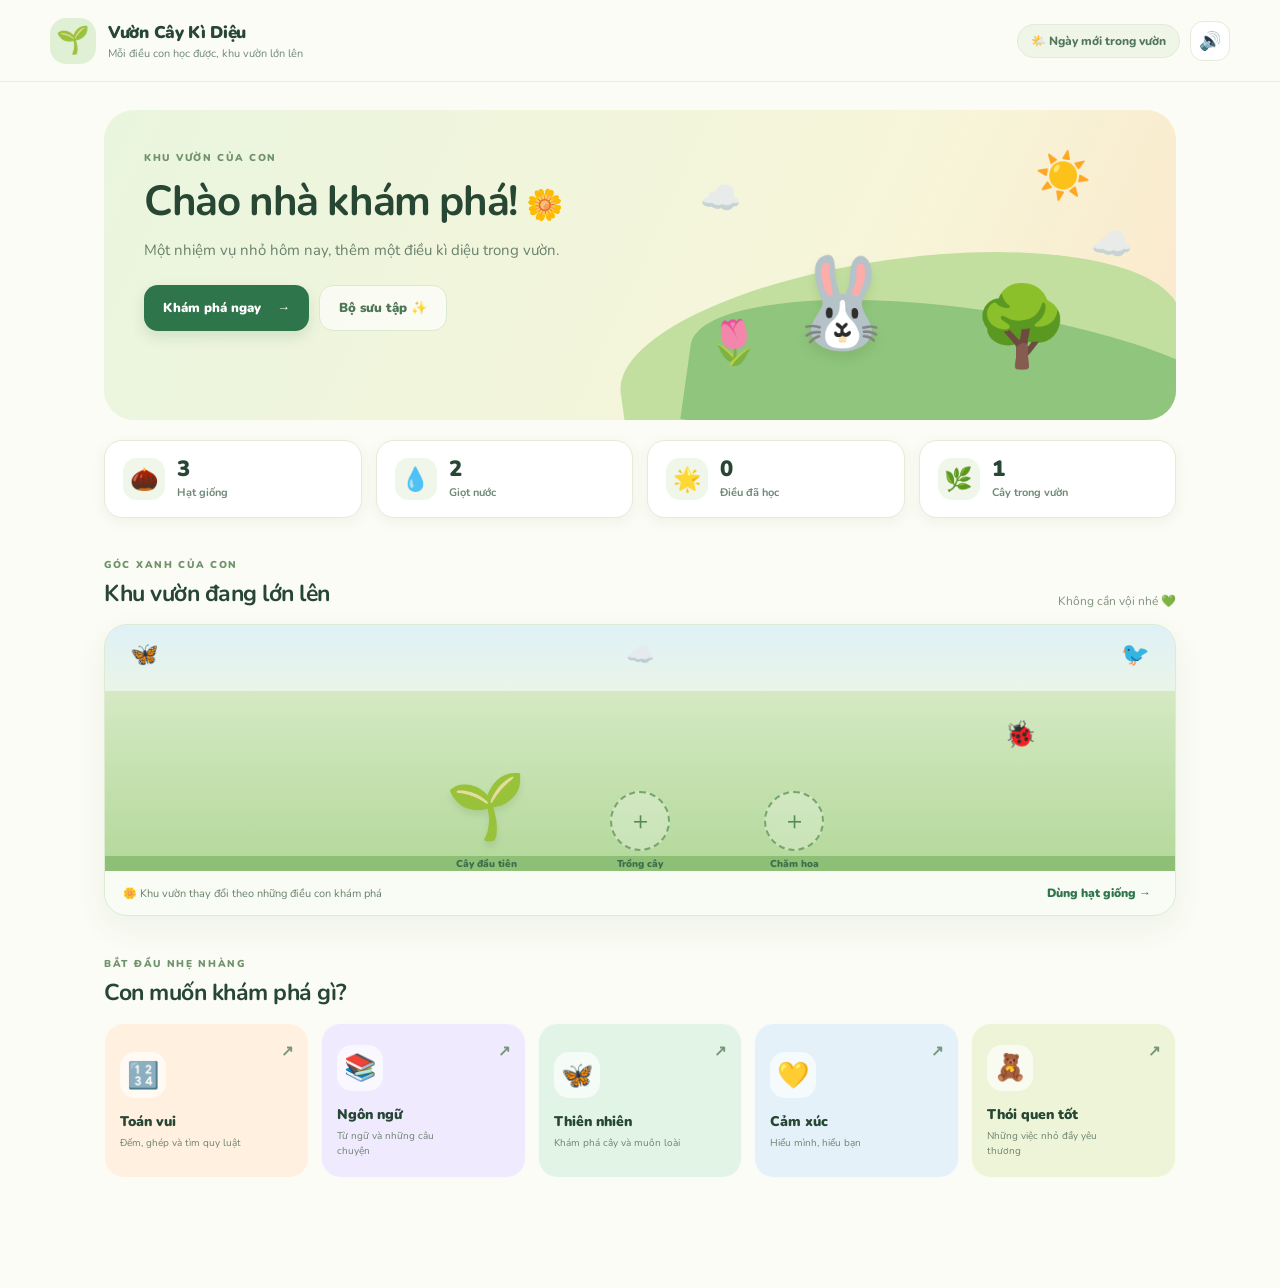
==== web/index.html @ 7371cd16 "Initital source code" ====
<!doctype html>
<html lang="vi"><head><meta charset="utf-8"><meta name="viewport" content="width=device-width,initial-scale=1,viewport-fit=cover"><meta name="theme-color" content="#eaf5df"><meta name="description" content="Vườn Cây Kì Diệu — mỗi điều con học được sẽ giúp khu vườn lớn lên."><link rel="manifest" href="manifest.webmanifest"><link rel="icon" href="assets/icon.svg" type="image/svg+xml"><link rel="stylesheet" href="style.css"><title>Vườn Cây Kì Diệu</title></head><body>
<header class="topbar"><div class="brand"><div class="brand-icon">🌱</div><div><strong>Vườn Cây Kì Diệu</strong><small>Mỗi điều con học được, khu vườn lớn lên</small></div></div><div class="top-actions"><span class="pill" id="sessionPill">🌤️ Ngày mới trong vườn</span><button class="icon-btn" id="soundBtn" aria-label="Đọc hướng dẫn">🔊</button></div></header>
<main>
<section id="gardenView" class="view active">
<div class="hero"><div><span class="eyebrow">KHU VƯỜN CỦA CON</span><h1>Chào nhà khám phá! <span>🌼</span></h1><p>Một nhiệm vụ nhỏ hôm nay, thêm một điều kì diệu trong vườn.</p><div class="hero-actions"><button class="primary" data-go="mapView">Khám phá ngay <span>→</span></button><button class="soft" data-go="collectionView">Bộ sưu tập ✨</button></div></div><div class="hero-art" aria-hidden="true"><div class="sun">☀️</div><div class="cloud cloud1">☁️</div><div class="cloud cloud2">☁️</div><div class="hill hill-back"></div><div class="hill hill-front"></div><div class="hero-bunny">🐰</div><div class="hero-flower">🌷</div><div class="hero-tree">🌳</div></div></div>
<div class="stats-row"><div class="stat"><span>🌰</span><div><b id="seedCount">0</b><small>Hạt giống</small></div></div><div class="stat"><span>💧</span><div><b id="waterCount">0</b><small>Giọt nước</small></div></div><div class="stat"><span>🌟</span><div><b id="learnCount">0</b><small>Điều đã học</small></div></div><div class="stat"><span>🌿</span><div><b id="plantCount">0</b><small>Cây trong vườn</small></div></div></div>
<div class="section-heading"><div><span class="eyebrow">GÓC XANH CỦA CON</span><h2>Khu vườn đang lớn lên</h2></div><span class="tiny-note">Không cần vội nhé 💚</span></div>
<div class="garden-scene"><div class="garden-sky"><span>🦋</span><span>☁️</span><span>🐦</span></div><div class="garden-ground" id="gardenGround"><div class="starter-plant"><span>🌱</span><small>Cây đầu tiên</small></div><div class="empty-plot" id="plotOne"><span>＋</span><small>Trồng cây</small></div><div class="empty-plot" id="plotTwo"><span>＋</span><small>Chăm hoa</small></div><div class="visitor" id="visitor">🐞</div></div><div class="garden-footer"><span>🌼 Khu vườn thay đổi theo những điều con khám phá</span><button class="text-btn" id="plantBtn">Dùng hạt giống →</button></div></div>
<div class="section-heading compact"><div><span class="eyebrow">BẮT ĐẦU NHẸ NHÀNG</span><h2>Con muốn khám phá gì?</h2></div></div><div class="path-grid"><button class="path-card peach" data-path="math"><span class="path-emoji">🔢</span><b>Toán vui</b><small>Đếm, ghép và tìm quy luật</small><span class="card-arrow">↗</span></button><button class="path-card lilac" data-path="language"><span class="path-emoji">📚</span><b>Ngôn ngữ</b><small>Từ ngữ và những câu chuyện</small><span class="card-arrow">↗</span></button><button class="path-card mint" data-path="nature"><span class="path-emoji">🦋</span><b>Thiên nhiên</b><small>Khám phá cây và muôn loài</small><span class="card-arrow">↗</span></button><button class="path-card blue" data-path="feelings"><span class="path-emoji">💛</span><b>Cảm xúc</b><small>Hiểu mình, hiểu bạn</small><span class="card-arrow">↗</span></button><button class="path-card green" data-path="habits"><span class="path-emoji">🧸</span><b>Thói quen tốt</b><small>Những việc nhỏ đầy yêu thương</small><span class="card-arrow">↗</span></button></div>
</section>
<section id="mapView" class="view"><div class="page-heading"><button class="back-btn" data-go="gardenView">← Khu vườn</button><span class="eyebrow">BẢN ĐỒ KHÁM PHÁ</span><h1>Hôm nay mình đi đâu? 🧭</h1><p>Chọn một vùng đất và nhận nhiệm vụ nhỏ nhé.</p></div><div class="companion-panel"><div class="companion-copy"><span class="eyebrow">BẠN ĐỒNG HÀNH</span><h3>Ai sẽ đi cùng con?</h3><p>Bạn nào cũng thích học điều mới!</p></div><div class="companions"><button class="companion selected" data-companion="rabbit"><span>🐰</span><b>Thỏ Bông</b></button><button class="companion" data-companion="squirrel"><span>🐿️</span><b>Sóc Nâu</b></button></div></div><div class="world-grid"><button class="world-card forest" data-world="forest"><span>🌳</span><b>Rừng xanh</b><small>6 nhiệm vụ</small></button><button class="world-card stream" data-world="stream"><span>💦</span><b>Sông & suối</b><small>6 nhiệm vụ</small></button><button class="world-card pond" data-world="pond"><span>🪷</span><b>Ao nhỏ</b><small>6 nhiệm vụ</small></button><button class="world-card veggie" data-world="veggie"><span>🥕</span><b>Vườn rau</b><small>6 nhiệm vụ</small></button><button class="world-card meadow" data-world="meadow"><span>🌾</span><b>Đồng cỏ</b><small>6 nhiệm vụ</small></button></div><div class="section-heading"><div><span class="eyebrow">NHIỆM VỤ GỢI Ý</span><h2>Chọn một thử thách</h2></div><span class="pill">⏱ 5–10 phút</span></div><div id="taskList" class="task-list"></div></section>
<section id="activityView" class="view"><div class="activity-top"><button class="back-btn" id="exitActivity">← Bản đồ</button><span class="pill" id="taskCategory">🌱 Khám phá</span><span class="pill" id="taskTimer">⏱ 5 phút</span></div><div class="activity-card"><div class="activity-progress"><span id="taskStep">NHIỆM VỤ 1</span><span id="difficultyLabel">Mức 1 · Làm quen</span></div><div class="activity-art" id="activityArt">🍃</div><h1 id="questionTitle">Mình cùng khám phá nhé!</h1><p id="questionText">Chọn đáp án con nghĩ là đúng.</p><button class="listen-btn" id="listenBtn">🔊 Nghe hướng dẫn</button><div id="answerArea" class="answer-grid"></div><div id="feedback" class="feedback" aria-live="polite"></div><div class="activity-bottom"><button class="hint-btn" id="hintBtn">💡 Gợi ý cho con</button><button class="primary" id="checkBtn" disabled>Kiểm tra nhé →</button></div></div><p class="kind-note">🌈 Sai cũng không sao. Mình thử lại và học thêm một điều mới nhé!</p></section>
<section id="collectionView" class="view"><div class="page-heading"><button class="back-btn" data-go="gardenView">← Khu vườn</button><span class="eyebrow">KHO BÁU TRI THỨC</span><h1>Bộ sưu tập của con 📖</h1><p>Mỗi điều con khám phá đều đáng tự hào.</p></div><div class="collection-tabs"><button class="tab selected" data-collect="plants">🌱 Cây cối</button><button class="tab" data-collect="creatures">🐾 Sinh vật</button><button class="tab" data-collect="stories">📚 Truyện hay</button><button class="tab" data-collect="decor">🎨 Trang trí</button></div><div id="collectionGrid" class="collection-grid"></div></section>
<section id="parentView" class="view"><div class="page-heading"><button class="back-btn" data-go="gardenView">← Khu vườn</button><span class="eyebrow">KHÔNG GIAN NGƯỜI LỚN</span><h1>Góc phụ huynh 🔐</h1><p>Thiết lập nhẹ nhàng để con học vui và an toàn.</p></div><div id="parentLock" class="parent-card"><div class="lock-emoji">🔐</div><h2>Đây là góc riêng của bố mẹ</h2><p>Hãy trả lời phép tính nhỏ để mở cài đặt.</p><div class="pin-row"><input id="pinCode" type="password" inputmode="numeric" maxlength="4" placeholder="Mã 4 chữ số" aria-label="Mã phụ huynh"><span id="pinQuestion">6 + 3 = ?</span><input id="pinAnswer" type="number" inputmode="numeric" placeholder="Đáp án" aria-label="Đáp án phép tính"><button class="primary" id="unlockBtn">Mở khóa</button></div><small>Mã ban đầu: 1234. Bố mẹ có thể đổi mã trong phần cài đặt.</small><div id="parentError" class="error-text"></div></div><div id="parentSettings" class="parent-settings hidden"><div class="settings-card"><h2>🌼 Hồ sơ của con</h2><label>Độ tuổi<select id="ageSelect"><option value="5-7">5–7 tuổi · Làm quen</option><option value="8-11">8–11 tuổi · Khám phá</option><option value="12-15">12–15 tuổi · Thử thách</option></select></label><label>Thời lượng mỗi phiên<select id="durationSelect"><option value="5">5 phút</option><option value="10">10 phút</option><option value="15">15 phút</option><option value="20">20 phút</option></select></label><label>Chủ đề được phép</label><div class="topic-checks"><label><input type="checkbox" value="math" checked> Toán vui</label><label><input type="checkbox" value="language" checked> Ngôn ngữ</label><label><input type="checkbox" value="nature" checked> Thiên nhiên</label><label><input type="checkbox" value="feelings" checked> Cảm xúc</label><label><input type="checkbox" value="habits" checked> Thói quen tốt</label></div><label>Đổi mã phụ huynh (4 chữ số)<input id="newPin" type="password" inputmode="numeric" maxlength="4" placeholder="Để trống nếu không đổi"></label><button class="primary full" id="saveParent">Lưu cài đặt</button><div id="savedNotice" class="success-text"></div></div><div class="settings-card"><h2>📈 Hành trình học tập</h2><div class="progress-stats" id="parentStats"></div><p class="privacy-note">🔒 Hồ sơ và tiến độ được lưu trên thiết bị này. Bản đầu không yêu cầu tài khoản, không có mua vật phẩm và không có chuỗi đăng nhập hằng ngày.</p><button class="danger-btn" id="resetProgress">Xóa tiến độ trên thiết bị</button></div></div></section>
</main>
<nav class="bottom-nav"><button class="nav-item active" data-go="gardenView"><span>🏡</span><small>Khu vườn</small></button><button class="nav-item" data-go="mapView"><span>🧭</span><small>Khám phá</small></button><button class="nav-item" data-go="collectionView"><span>🎒</span><small>Bộ sưu tập</small></button><button class="nav-item" data-go="parentView"><span>👨‍👩‍👧</span><small>Phụ huynh</small></button></nav>
<div class="modal hidden" id="rewardModal" role="dialog" aria-modal="true"><div class="modal-card"><div class="confetti">✨🌼✨</div><div class="reward-emoji" id="rewardEmoji">🌱</div><h2>Con làm tốt lắm!</h2><p id="rewardMessage">Một điều mới đã được khám phá.</p><div class="reward-pills"><span>🌰 +2 hạt giống</span><span>💧 +1 giọt nước</span></div><button class="primary full" id="collectReward">Mang quà về vườn</button></div></div><div class="toast" id="toast"></div><script src="app.js"></script></body></html>
---- web/style.css ----
@import url('https://fonts.googleapis.com/css2?family=Nunito:wght@400;500;600;700;800;900&display=swap');
:root{--ink:#274734;--muted:#6f8978;--green:#4d9566;--deep:#2e754b;--cream:#fbfcf5;--line:#e2ecd9;--shadow:0 12px 32px #436c3d12}*{box-sizing:border-box}body{margin:0;background:var(--cream);color:var(--ink);font-family:Nunito,'Trebuchet MS',sans-serif;font-size:15px}button,input,select{font:inherit}button{cursor:pointer;border:0;color:inherit}button:focus-visible,input:focus-visible,select:focus-visible{outline:3px solid #9dcf89;outline-offset:3px}.topbar{height:82px;display:flex;align-items:center;justify-content:space-between;padding:0 max(24px,calc((100vw - 1180px)/2));background:#fbfcf5ed;border-bottom:1px solid #e6eedf;position:sticky;top:0;z-index:10;backdrop-filter:blur(12px)}.brand{display:flex;align-items:center;gap:12px}.brand-icon{width:46px;height:46px;border-radius:16px;background:#e0f0d5;display:grid;place-items:center;font-size:27px}.brand strong{display:block;font-size:17px;font-weight:900;letter-spacing:-.3px}.brand small{display:block;color:var(--muted);font-size:11px;margin-top:2px}.top-actions{display:flex;align-items:center;gap:10px}.pill{background:#eff6e8;border:1px solid #e0ecd7;border-radius:100px;padding:8px 13px;font-size:12px;font-weight:800;color:#52765a}.icon-btn{background:white;border:1px solid var(--line);border-radius:13px;width:40px;height:40px;font-size:18px}main{max-width:1120px;margin:0 auto;padding:28px 24px 110px}.view{display:none;animation:fade .24s ease}.view.active{display:block}@keyframes fade{from{opacity:.4;transform:translateY(4px)}to{opacity:1;transform:none}}.hero{min-height:310px;background:linear-gradient(115deg,#eaf5df,#f7f5d9 70%,#fbe8cb);border-radius:30px;padding:36px 40px;display:grid;grid-template-columns:1.05fr .95fr;overflow:hidden;position:relative}.eyebrow{font-size:10px;letter-spacing:1.7px;font-weight:900;color:#71936b}.hero h1,.page-heading h1{font-size:clamp(28px,4vw,42px);line-height:1.15;letter-spacing:-1.4px;margin:12px 0}.hero h1 span{font-size:30px}.hero p,.page-heading p{color:#68816c;line-height:1.65;max-width:440px;margin:0 0 22px}.hero-actions{display:flex;gap:10px;flex-wrap:wrap}.primary,.soft{border-radius:14px;padding:13px 19px;font-weight:900;font-size:13px}.primary{background:var(--deep);color:white;box-shadow:0 6px 14px #2e754b26}.primary:disabled{opacity:.4;cursor:not-allowed}.primary span{margin-left:12px}.soft{background:#ffffffa8;color:#4c7655;border:1px solid #dce9d1}.hero-art{position:relative;min-height:230px}.sun{position:absolute;right:45px;top:0;font-size:45px}.cloud{position:absolute;font-size:33px;opacity:.8}.cloud1{top:30px;left:35px}.cloud2{top:76px;right:4px}.hill{position:absolute;bottom:-65px;border-radius:50% 50% 0 0}.hill-back{height:190px;width:120%;left:-10%;background:#c2df9f;transform:rotate(-8deg)}.hill-front{height:150px;width:120%;left:5%;bottom:-75px;background:#8fc57d;transform:rotate(8deg)}.hero-bunny{position:absolute;bottom:20px;left:26%;font-size:88px;filter:drop-shadow(0 8px 5px #496b2720)}.hero-flower{position:absolute;bottom:12px;left:9%;font-size:43px}.hero-tree{position:absolute;bottom:3px;right:14%;font-size:78px}.stats-row{display:grid;grid-template-columns:repeat(4,1fr);gap:14px;margin:20px 0 35px}.stat{background:#fff;border:1px solid var(--line);border-radius:18px;padding:16px 18px;display:flex;align-items:center;gap:12px;box-shadow:0 4px 14px #456c3510}.stat>span{width:42px;height:42px;border-radius:14px;background:#f0f6e9;display:grid;place-items:center;font-size:23px}.stat b{display:block;font-size:22px;font-weight:900;line-height:1.1}.stat small{font-size:11px;color:var(--muted);font-weight:700}.section-heading{display:flex;align-items:end;justify-content:space-between;gap:12px;margin:0 0 15px}.section-heading h2{font-size:23px;margin:5px 0 0;letter-spacing:-.5px}.tiny-note{font-size:12px;color:#81927d}.garden-scene{border:1px solid #dcebd1;border-radius:23px;overflow:hidden;background:#eaf5e7;box-shadow:var(--shadow);margin-bottom:36px}.garden-sky{height:66px;padding:14px 25px;display:flex;justify-content:space-between;font-size:23px;background:linear-gradient(#dff1f7,#eaf5e7)}.garden-ground{min-height:180px;background:linear-gradient(#d5e9c3 0%,#b3d89a 100%);display:flex;align-items:end;justify-content:center;gap:clamp(12px,5vw,65px);padding:10px 15px 0;position:relative}.starter-plant,.empty-plot{height:118px;min-width:90px;display:flex;flex-direction:column;align-items:center;justify-content:end;gap:6px;z-index:1}.starter-plant span{font-size:64px;filter:drop-shadow(0 5px 3px #496b2720)}.starter-plant small,.empty-plot small{font-size:10px;font-weight:900;color:#3d7049}.empty-plot span{width:60px;height:60px;border:2px dashed #75a66d;border-radius:50%;display:grid;place-items:center;font-size:25px;color:#568b56;background:#ffffff40}.visitor{position:absolute;right:13%;top:26px;font-size:26px;animation:bob 2.8s infinite}.garden-ground:after{content:'';position:absolute;bottom:0;left:0;right:0;height:15px;background:#8ebf76}@keyframes bob{50%{transform:translateY(-6px)}}.garden-footer{display:flex;justify-content:space-between;align-items:center;gap:12px;padding:13px 18px;background:#f9fcf5;font-size:11px;color:#67816a}.text-btn{background:none;color:var(--deep);font-size:12px;font-weight:900}.compact{margin-top:4px}.path-grid{display:grid;grid-template-columns:repeat(5,1fr);gap:12px}.path-card{border-radius:20px;padding:18px 15px 16px;text-align:left;min-height:155px;position:relative;border:1px solid #ffffffa8;transition:transform .2s,box-shadow .2s}.path-card:hover,.world-card:hover{transform:translateY(-3px);box-shadow:var(--shadow)}.path-emoji{display:grid;place-items:center;width:46px;height:46px;border-radius:15px;background:#ffffffa8;font-size:26px;margin-bottom:14px}.path-card b,.path-card small{display:block}.path-card b{font-size:14px;font-weight:900}.path-card small{font-size:10px;line-height:1.5;color:#6d8370;margin-top:5px;max-width:130px}.card-arrow{position:absolute;right:14px;top:17px;font-weight:900;color:#77977a}.peach{background:#fff0df}.lilac{background:#f0eaff}.mint{background:#e2f4e5}.blue{background:#e4f1f9}.green{background:#edf4d8}.page-heading{margin:6px 0 27px}.page-heading h1{margin-bottom:8px}.back-btn{background:#fff;border:1px solid var(--line);padding:9px 13px;border-radius:12px;font-size:12px;font-weight:900;margin-bottom:20px}.companion-panel{background:#f1f7e9;border:1px solid #e2edda;border-radius:22px;padding:20px 23px;display:flex;justify-content:space-between;align-items:center;gap:20px;margin-bottom:22px}.companion-copy h3{font-size:18px;margin:5px 0}.companion-copy p{font-size:12px;color:var(--muted);margin:0}.companions{display:flex;gap:10px}.companion{background:white;border:2px solid transparent;border-radius:17px;padding:10px 16px;min-width:100px;display:flex;flex-direction:column;align-items:center;gap:3px}.companion span{font-size:36px}.companion b{font-size:11px}.companion.selected{border-color:#6eae75;box-shadow:0 0 0 3px #d8ebd0}.world-grid{display:grid;grid-template-columns:repeat(5,1fr);gap:12px;margin-bottom:30px}.world-card{min-height:140px;border-radius:20px;padding:16px 10px;display:flex;flex-direction:column;align-items:center;justify-content:center;gap:6px;border:1px solid #ffffffaa;transition:.2s}.world-card>span{font-size:39px}.world-card b{font-size:13px}.world-card small{font-size:10px;color:#6f8871}.forest{background:#e0efd7}.stream{background:#dff0f6}.pond{background:#f2e9fb}.veggie{background:#fff0dc}.meadow{background:#e9f0ce}.task-list{display:grid;grid-template-columns:repeat(2,1fr);gap:12px}.task-card{display:flex;align-items:center;gap:14px;padding:15px;background:white;border:1px solid var(--line);border-radius:18px;text-align:left;min-height:88px}.task-card:disabled{opacity:.45;cursor:not-allowed}.task-icon{width:50px;height:50px;flex-shrink:0;border-radius:15px;background:#f0f6e9;display:grid;place-items:center;font-size:28px}.task-info{flex:1}.task-info b{display:block;font-size:13px}.task-info small{display:block;color:#78907a;font-size:11px;margin-top:4px}.task-go{font-size:20px;color:#78a276}.activity-top{display:flex;align-items:center;justify-content:space-between;gap:10px;margin-bottom:20px}.activity-top .back-btn{margin:0}.activity-card{max-width:760px;margin:0 auto;background:white;border:1px solid var(--line);border-radius:26px;padding:clamp(20px,5vw,42px);box-shadow:var(--shadow);text-align:center}.activity-progress{display:flex;justify-content:space-between;color:#789175;font-size:10px;font-weight:900;letter-spacing:.5px}.activity-art{font-size:70px;margin:20px auto 8px;height:90px;display:grid;place-items:center}.activity-card h1{font-size:clamp(22px,4vw,30px);margin:8px 0}.activity-card>p{color:#708673;font-size:13px;line-height:1.6;margin:0 auto 14px;max-width:480px}.listen-btn{background:#f0f6e9;color:#507c55;padding:9px 14px;border-radius:100px;font-weight:900;font-size:11px;margin:0 auto 22px}.answer-grid{display:grid;grid-template-columns:repeat(2,minmax(0,1fr));gap:12px;max-width:520px;margin:0 auto}.answer-option{min-height:70px;border:2px solid #e5eedf;background:#fbfcf8;border-radius:16px;padding:13px;font-size:14px;font-weight:900}.answer-option.selected{border-color:#67a66f;background:#edf7e9;box-shadow:0 0 0 3px #dcedd4}.answer-option .answer-emoji{display:block;font-size:26px;margin-bottom:5px}.feedback{min-height:32px;padding:9px 0 0;font-size:12px;font-weight:800;color:#6a9167}.feedback.bad{color:#c17c48}.activity-bottom{display:flex;justify-content:space-between;gap:10px;margin-top:16px}.hint-btn{background:#fff3d9;color:#9c7839;padding:12px 15px;border-radius:13px;font-weight:900;font-size:12px}.kind-note{text-align:center;color:#819681;font-size:12px;margin:17px auto}.collection-tabs{display:flex;gap:8px;flex-wrap:wrap;margin-bottom:18px}.tab{background:#fff;border:1px solid var(--line);padding:10px 15px;border-radius:100px;font-size:12px;font-weight:900}.tab.selected{background:#e5f2dc;border-color:#a8d09a}.collection-grid{display:grid;grid-template-columns:repeat(5,1fr);gap:12px}.collect-item{background:#fff;border:1px solid var(--line);border-radius:18px;padding:18px 10px;text-align:center;min-height:132px;display:flex;flex-direction:column;align-items:center;justify-content:center;gap:8px}.collect-item .collect-emoji{font-size:37px;filter:grayscale(.65);opacity:.55}.collect-item.unlocked .collect-emoji{filter:none;opacity:1}.collect-item b{font-size:11px}.collect-item small{font-size:10px;color:#8ba08b}.collect-item.unlocked{background:#f7fbf1;border-color:#dcebd2}.parent-card,.settings-card{background:#fff;border:1px solid var(--line);border-radius:22px;padding:25px;box-shadow:var(--shadow);margin-bottom:16px}.parent-card{text-align:center;max-width:650px;margin:0 auto}.lock-emoji{font-size:44px}.parent-card h2,.settings-card h2{font-size:20px;margin:8px 0}.parent-card p{color:var(--muted);font-size:12px}.pin-row{display:flex;justify-content:center;gap:8px;margin:20px 0 12px}.pin-row span{background:#f2f7eb;border-radius:12px;padding:12px 15px;font-weight:900}.pin-row input{width:100px;border:1px solid var(--line);border-radius:12px;padding:10px;text-align:center}.parent-card>small{font-size:10px;color:#8a9a86}.error-text,.success-text{font-size:12px;color:#b86d49;margin-top:10px}.success-text{color:#468351}.hidden{display:none!important}.parent-settings{display:grid;grid-template-columns:1fr 1fr;gap:16px}.settings-card label{display:block;font-size:12px;font-weight:900;color:#58745c;margin:16px 0 8px}.settings-card select,.settings-card input[type=password]{width:100%;display:block;margin-top:7px;border:1px solid var(--line);border-radius:12px;padding:12px;background:#fbfcf8;color:var(--ink)}.topic-checks{display:grid;grid-template-columns:1fr 1fr;gap:8px}.topic-checks label{display:flex;align-items:center;gap:7px;background:#f5f8ef;border-radius:10px;padding:9px;margin:0;font-size:11px}.full{width:100%;margin-top:12px}.progress-stats{display:grid;grid-template-columns:repeat(3,1fr);gap:8px}.progress-stats div{background:#f3f8ed;padding:13px;border-radius:13px}.progress-stats b{display:block;font-size:22px}.progress-stats small{font-size:10px;color:var(--muted)}.privacy-note{font-size:11px;line-height:1.6;color:#718a73;background:#f5f8ef;padding:13px;border-radius:12px}.danger-btn{background:#fff1ed;color:#a85e4c;padding:10px 14px;border-radius:12px;font-weight:900;font-size:11px}.bottom-nav{display:none}.modal{position:fixed;inset:0;background:#19332288;z-index:50;display:grid;place-items:center;padding:20px;backdrop-filter:blur(5px)}.modal-card{width:min(420px,100%);background:#fffdf6;border-radius:27px;padding:30px;text-align:center;box-shadow:0 25px 80px #203c2533;animation:pop .25s ease}.confetti{font-size:25px}.reward-emoji{font-size:66px;margin:8px}.modal-card h2{font-size:27px;margin:8px}.modal-card p{font-size:13px;color:var(--muted);line-height:1.6}.reward-pills{display:flex;justify-content:center;gap:8px;flex-wrap:wrap;margin:20px 0}.reward-pills span{background:#f0f6e7;border-radius:100px;padding:9px 12px;font-size:11px;font-weight:900}@keyframes pop{from{transform:scale(.9);opacity:0}to{transform:scale(1);opacity:1}}.toast{position:fixed;left:50%;bottom:25px;transform:translate(-50%,20px);background:#254a32;color:white;padding:12px 18px;border-radius:100px;font-size:12px;font-weight:800;opacity:0;pointer-events:none;transition:.25s;z-index:80;max-width:90%;text-align:center}.toast.show{opacity:1;transform:translate(-50%,0)}
@media(max-width:850px){main{padding:20px 18px 100px}.hero{padding:28px;grid-template-columns:1.1fr .9fr}.stats-row{gap:9px}.stat{padding:12px}.stat>span{width:35px;height:35px}.path-grid{grid-template-columns:repeat(3,1fr)}.world-grid{grid-template-columns:repeat(3,1fr)}.collection-grid{grid-template-columns:repeat(4,1fr)}}
@media(max-width:600px){.topbar{height:68px;padding:0 15px}.brand-icon{width:40px;height:40px}.brand strong{font-size:14px}.brand small{font-size:9px}.top-actions .pill{display:none}main{padding:15px 14px 95px}.hero{display:block;padding:25px 22px 0;min-height:425px}.hero h1{font-size:29px}.hero p{font-size:13px}.hero-art{height:195px;margin-top:0}.hero-bunny{font-size:74px;bottom:10px}.hero-tree{font-size:65px}.sun{right:25px;font-size:35px}.stats-row{grid-template-columns:repeat(2,1fr);margin:14px 0 27px}.stat{border-radius:15px}.section-heading h2{font-size:20px}.tiny-note{font-size:10px}.garden-ground{gap:10px;min-height:150px}.starter-plant,.empty-plot{min-width:74px;height:105px}.starter-plant span{font-size:53px}.empty-plot span{width:50px;height:50px}.garden-footer{align-items:flex-start;flex-direction:column;gap:5px}.path-grid{grid-template-columns:repeat(2,1fr);gap:9px}.path-card{min-height:145px;padding:14px}.path-card:last-child{grid-column:span 2;min-height:120px}.page-heading h1{font-size:30px}.companion-panel{padding:15px;display:block}.companions{margin-top:14px}.companion{flex:1}.world-grid{grid-template-columns:repeat(2,1fr);gap:9px}.world-card{min-height:125px}.task-list{grid-template-columns:1fr}.task-card{padding:12px}.activity-top{flex-wrap:wrap}.activity-top .pill{font-size:10px;padding:7px 9px}.activity-card{padding:22px 16px}.activity-progress{font-size:9px}.activity-art{font-size:58px;height:72px}.answer-grid{gap:8px}.answer-option{min-height:64px;font-size:12px;padding:9px}.activity-bottom{align-items:stretch}.hint-btn,.activity-bottom .primary{padding:12px 10px;font-size:11px}.collection-grid{grid-template-columns:repeat(3,1fr);gap:8px}.collect-item{min-height:118px;padding:12px 5px}.collect-item .collect-emoji{font-size:31px}.parent-settings{grid-template-columns:1fr}.parent-card,.settings-card{padding:19px}.pin-row{flex-wrap:wrap}.pin-row span{width:100%}.bottom-nav{display:flex;position:fixed;bottom:0;left:0;right:0;z-index:20;background:#fffefaed;border-top:1px solid var(--line);padding:7px 8px calc(7px + env(safe-area-inset-bottom));justify-content:space-around;backdrop-filter:blur(14px)}.nav-item{display:flex;flex-direction:column;align-items:center;gap:2px;background:transparent;padding:5px 12px;border-radius:12px;color:#849785}.nav-item span{font-size:21px}.nav-item small{font-size:9px;font-weight:900}.nav-item.active{background:#edf6e6;color:#3c7d4c}}
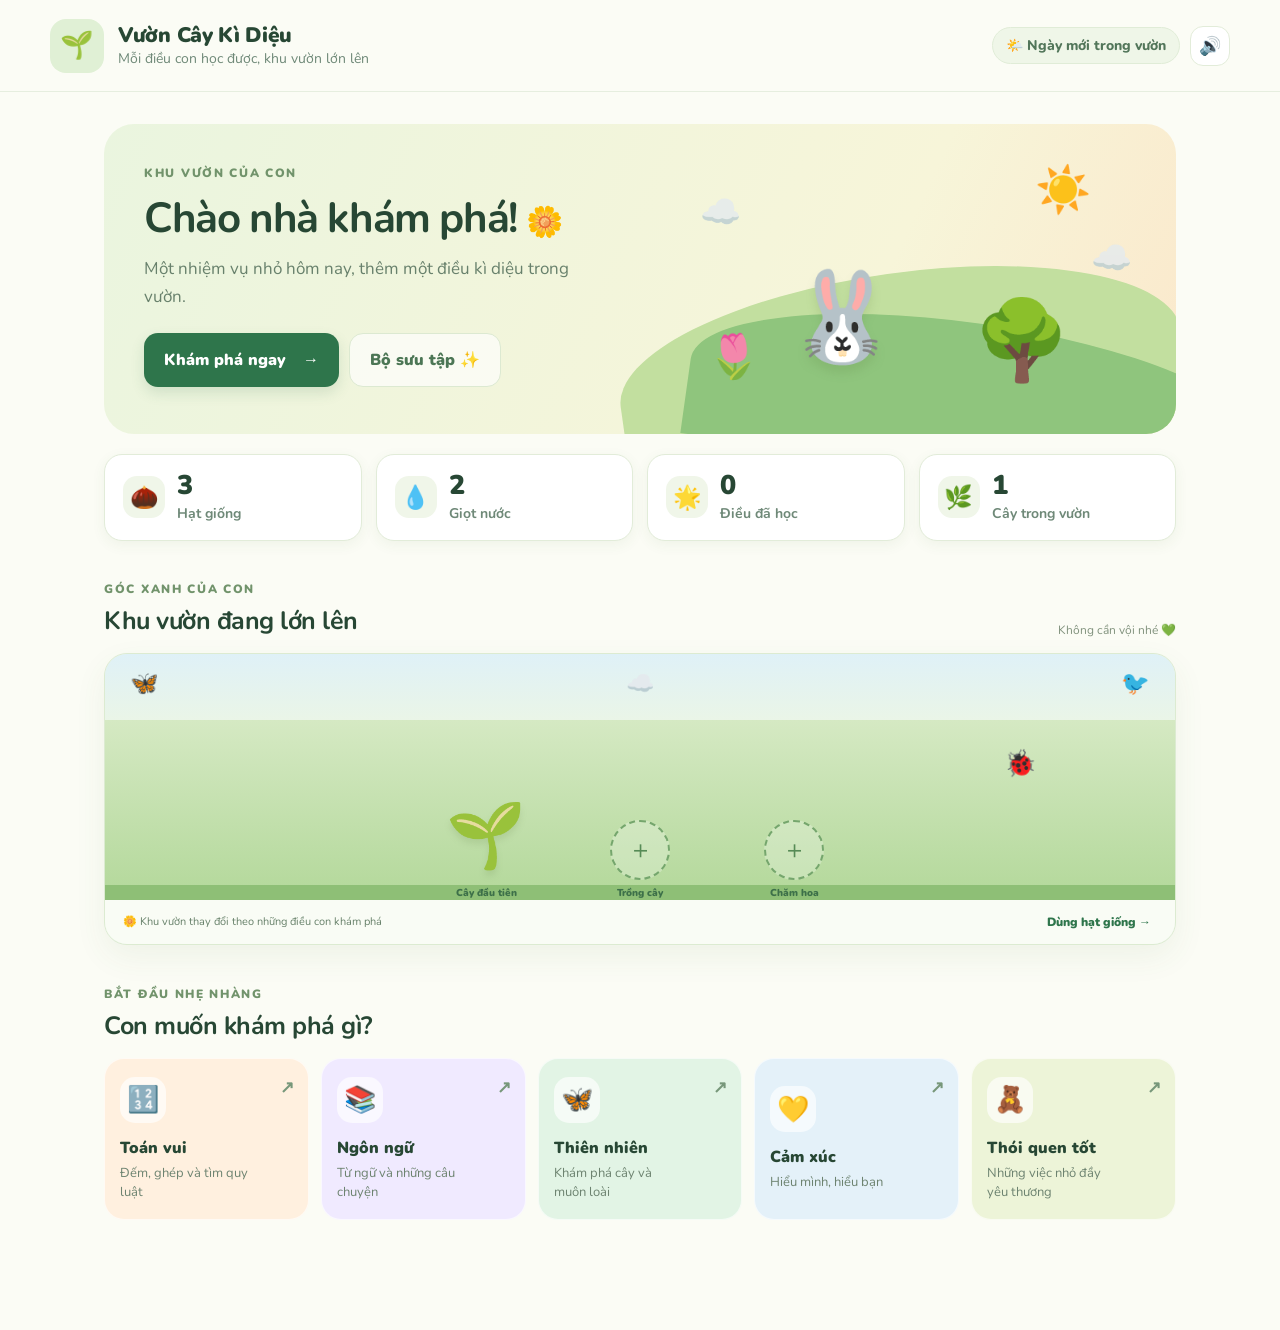
==== commit b696d7a2: "Initital source code" ====
--- a/web/index.html
+++ b/web/index.html
@@ -9,10 +9,10 @@
 <div class="garden-scene"><div class="garden-sky"><span>🦋</span><span>☁️</span><span>🐦</span></div><div class="garden-ground" id="gardenGround"><div class="starter-plant"><span>🌱</span><small>Cây đầu tiên</small></div><div class="empty-plot" id="plotOne"><span>＋</span><small>Trồng cây</small></div><div class="empty-plot" id="plotTwo"><span>＋</span><small>Chăm hoa</small></div><div class="visitor" id="visitor">🐞</div></div><div class="garden-footer"><span>🌼 Khu vườn thay đổi theo những điều con khám phá</span><button class="text-btn" id="plantBtn">Dùng hạt giống →</button></div></div>
 <div class="section-heading compact"><div><span class="eyebrow">BẮT ĐẦU NHẸ NHÀNG</span><h2>Con muốn khám phá gì?</h2></div></div><div class="path-grid"><button class="path-card peach" data-path="math"><span class="path-emoji">🔢</span><b>Toán vui</b><small>Đếm, ghép và tìm quy luật</small><span class="card-arrow">↗</span></button><button class="path-card lilac" data-path="language"><span class="path-emoji">📚</span><b>Ngôn ngữ</b><small>Từ ngữ và những câu chuyện</small><span class="card-arrow">↗</span></button><button class="path-card mint" data-path="nature"><span class="path-emoji">🦋</span><b>Thiên nhiên</b><small>Khám phá cây và muôn loài</small><span class="card-arrow">↗</span></button><button class="path-card blue" data-path="feelings"><span class="path-emoji">💛</span><b>Cảm xúc</b><small>Hiểu mình, hiểu bạn</small><span class="card-arrow">↗</span></button><button class="path-card green" data-path="habits"><span class="path-emoji">🧸</span><b>Thói quen tốt</b><small>Những việc nhỏ đầy yêu thương</small><span class="card-arrow">↗</span></button></div>
 </section>
-<section id="mapView" class="view"><div class="page-heading"><button class="back-btn" data-go="gardenView">← Khu vườn</button><span class="eyebrow">BẢN ĐỒ KHÁM PHÁ</span><h1>Hôm nay mình đi đâu? 🧭</h1><p>Chọn một vùng đất và nhận nhiệm vụ nhỏ nhé.</p></div><div class="companion-panel"><div class="companion-copy"><span class="eyebrow">BẠN ĐỒNG HÀNH</span><h3>Ai sẽ đi cùng con?</h3><p>Bạn nào cũng thích học điều mới!</p></div><div class="companions"><button class="companion selected" data-companion="rabbit"><span>🐰</span><b>Thỏ Bông</b></button><button class="companion" data-companion="squirrel"><span>🐿️</span><b>Sóc Nâu</b></button></div></div><div class="world-grid"><button class="world-card forest" data-world="forest"><span>🌳</span><b>Rừng xanh</b><small>6 nhiệm vụ</small></button><button class="world-card stream" data-world="stream"><span>💦</span><b>Sông & suối</b><small>6 nhiệm vụ</small></button><button class="world-card pond" data-world="pond"><span>🪷</span><b>Ao nhỏ</b><small>6 nhiệm vụ</small></button><button class="world-card veggie" data-world="veggie"><span>🥕</span><b>Vườn rau</b><small>6 nhiệm vụ</small></button><button class="world-card meadow" data-world="meadow"><span>🌾</span><b>Đồng cỏ</b><small>6 nhiệm vụ</small></button></div><div class="section-heading"><div><span class="eyebrow">NHIỆM VỤ GỢI Ý</span><h2>Chọn một thử thách</h2></div><span class="pill">⏱ 5–10 phút</span></div><div id="taskList" class="task-list"></div></section>
+<section id="mapView" class="view"><div class="page-heading"><button class="back-btn" data-go="gardenView">← Khu vườn</button><span class="eyebrow">BẢN ĐỒ KHÁM PHÁ</span><h1>Hôm nay mình đi đâu? 🧭</h1><p>Chọn một vùng đất và nhận nhiệm vụ nhỏ nhé.</p></div><div class="companion-panel"><div class="companion-copy"><span class="eyebrow">BẠN ĐỒNG HÀNH</span><h3>Ai sẽ đi cùng con?</h3><p>Bạn nào cũng thích học điều mới!</p></div><div class="companions"><button class="companion selected" data-companion="rabbit"><span>🐰</span><b>Thỏ Bông</b></button><button class="companion" data-companion="squirrel"><span>🐿️</span><b>Sóc Nâu</b></button><button class="companion" data-companion="bird"><span>🐦</span><b>Chim Chíp</b></button><button class="companion" data-companion="fox"><span>🦊</span><b>Cáo Mơ</b></button><button class="companion" data-companion="frog"><span>🐸</span><b>Ếch Cốm</b></button></div></div><div class="world-grid"><button class="world-card forest" data-world="forest"><span>🌳</span><b>Rừng xanh</b><small>6 nhiệm vụ</small></button><button class="world-card stream" data-world="stream"><span>💦</span><b>Sông & suối</b><small>6 nhiệm vụ</small></button><button class="world-card pond" data-world="pond"><span>🪷</span><b>Ao nhỏ</b><small>6 nhiệm vụ</small></button><button class="world-card veggie" data-world="veggie"><span>🥕</span><b>Vườn rau</b><small>6 nhiệm vụ</small></button><button class="world-card meadow" data-world="meadow"><span>🌾</span><b>Đồng cỏ</b><small>6 nhiệm vụ</small></button><button class="world-card meadow" data-world="flowers"><span>🌸</span><b>Vườn hoa</b><small>Khám phá hoa</small></button><button class="world-card forest" data-world="fungi"><span>🍄</span><b>Góc nấm</b><small>Người phân giải</small></button><button class="world-card pond" data-world="night"><span>🌙</span><b>Vườn đêm</b><small>Sinh vật ban đêm</small></button></div><div class="section-heading"><div><span class="eyebrow">NHIỆM VỤ GỢI Ý</span><h2>Chọn một thử thách</h2></div><span class="pill">⏱ 5–10 phút</span></div><div id="taskList" class="task-list"></div></section>
 <section id="activityView" class="view"><div class="activity-top"><button class="back-btn" id="exitActivity">← Bản đồ</button><span class="pill" id="taskCategory">🌱 Khám phá</span><span class="pill" id="taskTimer">⏱ 5 phút</span></div><div class="activity-card"><div class="activity-progress"><span id="taskStep">NHIỆM VỤ 1</span><span id="difficultyLabel">Mức 1 · Làm quen</span></div><div class="activity-art" id="activityArt">🍃</div><h1 id="questionTitle">Mình cùng khám phá nhé!</h1><p id="questionText">Chọn đáp án con nghĩ là đúng.</p><button class="listen-btn" id="listenBtn">🔊 Nghe hướng dẫn</button><div id="answerArea" class="answer-grid"></div><div id="feedback" class="feedback" aria-live="polite"></div><div class="activity-bottom"><button class="hint-btn" id="hintBtn">💡 Gợi ý cho con</button><button class="primary" id="checkBtn" disabled>Kiểm tra nhé →</button></div></div><p class="kind-note">🌈 Sai cũng không sao. Mình thử lại và học thêm một điều mới nhé!</p></section>
-<section id="collectionView" class="view"><div class="page-heading"><button class="back-btn" data-go="gardenView">← Khu vườn</button><span class="eyebrow">KHO BÁU TRI THỨC</span><h1>Bộ sưu tập của con 📖</h1><p>Mỗi điều con khám phá đều đáng tự hào.</p></div><div class="collection-tabs"><button class="tab selected" data-collect="plants">🌱 Cây cối</button><button class="tab" data-collect="creatures">🐾 Sinh vật</button><button class="tab" data-collect="stories">📚 Truyện hay</button><button class="tab" data-collect="decor">🎨 Trang trí</button></div><div id="collectionGrid" class="collection-grid"></div></section>
-<section id="parentView" class="view"><div class="page-heading"><button class="back-btn" data-go="gardenView">← Khu vườn</button><span class="eyebrow">KHÔNG GIAN NGƯỜI LỚN</span><h1>Góc phụ huynh 🔐</h1><p>Thiết lập nhẹ nhàng để con học vui và an toàn.</p></div><div id="parentLock" class="parent-card"><div class="lock-emoji">🔐</div><h2>Đây là góc riêng của bố mẹ</h2><p>Hãy trả lời phép tính nhỏ để mở cài đặt.</p><div class="pin-row"><input id="pinCode" type="password" inputmode="numeric" maxlength="4" placeholder="Mã 4 chữ số" aria-label="Mã phụ huynh"><span id="pinQuestion">6 + 3 = ?</span><input id="pinAnswer" type="number" inputmode="numeric" placeholder="Đáp án" aria-label="Đáp án phép tính"><button class="primary" id="unlockBtn">Mở khóa</button></div><small>Mã ban đầu: 1234. Bố mẹ có thể đổi mã trong phần cài đặt.</small><div id="parentError" class="error-text"></div></div><div id="parentSettings" class="parent-settings hidden"><div class="settings-card"><h2>🌼 Hồ sơ của con</h2><label>Độ tuổi<select id="ageSelect"><option value="5-7">5–7 tuổi · Làm quen</option><option value="8-11">8–11 tuổi · Khám phá</option><option value="12-15">12–15 tuổi · Thử thách</option></select></label><label>Thời lượng mỗi phiên<select id="durationSelect"><option value="5">5 phút</option><option value="10">10 phút</option><option value="15">15 phút</option><option value="20">20 phút</option></select></label><label>Chủ đề được phép</label><div class="topic-checks"><label><input type="checkbox" value="math" checked> Toán vui</label><label><input type="checkbox" value="language" checked> Ngôn ngữ</label><label><input type="checkbox" value="nature" checked> Thiên nhiên</label><label><input type="checkbox" value="feelings" checked> Cảm xúc</label><label><input type="checkbox" value="habits" checked> Thói quen tốt</label></div><label>Đổi mã phụ huynh (4 chữ số)<input id="newPin" type="password" inputmode="numeric" maxlength="4" placeholder="Để trống nếu không đổi"></label><button class="primary full" id="saveParent">Lưu cài đặt</button><div id="savedNotice" class="success-text"></div></div><div class="settings-card"><h2>📈 Hành trình học tập</h2><div class="progress-stats" id="parentStats"></div><p class="privacy-note">🔒 Hồ sơ và tiến độ được lưu trên thiết bị này. Bản đầu không yêu cầu tài khoản, không có mua vật phẩm và không có chuỗi đăng nhập hằng ngày.</p><button class="danger-btn" id="resetProgress">Xóa tiến độ trên thiết bị</button></div></div></section>
+<section id="collectionView" class="view"><div class="page-heading"><button class="back-btn" data-go="gardenView">← Khu vườn</button><span class="eyebrow">KHO BÁU TRI THỨC</span><h1>Bộ sưu tập của con 📖</h1><p>Mỗi điều con khám phá đều đáng tự hào.</p></div><div class="collection-tabs"><button class="tab selected" data-collect="plants">🌱 Cây cối</button><button class="tab" data-collect="creatures">🐾 Sinh vật</button><button class="tab" data-collect="stories">📚 Truyện hay</button><button class="tab" data-collect="insects">🐞 Côn trùng</button><button class="tab" data-collect="animals">🦊 Động vật</button><button class="tab" data-collect="companions">🧭 Bạn đồng hành</button><button class="tab" data-collect="gardens">🏡 Vùng đất</button><button class="tab" data-collect="decor">🎨 Trang trí</button></div><div id="collectionGrid" class="collection-grid"></div></section>
+<section id="parentView" class="view"><div class="page-heading"><button class="back-btn" data-go="gardenView">← Khu vườn</button><span class="eyebrow">KHÔNG GIAN NGƯỜI LỚN</span><h1>Góc phụ huynh 🔐</h1><p>Thiết lập nhẹ nhàng để con học vui và an toàn.</p></div><div id="parentLock" class="parent-card"><div class="lock-emoji">🔐</div><h2>Đây là góc riêng của bố mẹ</h2><p>Hãy trả lời phép tính nhỏ để mở cài đặt.</p><div class="pin-row"><input id="pinCode" type="password" inputmode="numeric" maxlength="4" placeholder="Mã 4 chữ số" aria-label="Mã phụ huynh"><span id="pinQuestion">6 + 3 = ?</span><input id="pinAnswer" type="number" inputmode="numeric" placeholder="Đáp án" aria-label="Đáp án phép tính"><button class="primary" id="unlockBtn">Mở khóa</button></div><small>Mã ban đầu: 1234. Bố mẹ có thể đổi mã trong phần cài đặt.</small><div id="parentError" class="error-text"></div></div><div id="parentSettings" class="parent-settings hidden"><div class="settings-card"><h2>🌼 Hồ sơ của con</h2><label>Độ tuổi<select id="ageSelect"><option value="5-7">5–7 tuổi · Làm quen</option><option value="8-11">8–11 tuổi · Khám phá</option><option value="12-15">12–15 tuổi · Thử thách</option></select></label><label>Thời lượng mỗi phiên<select id="durationSelect"><option value="5">5 phút</option><option value="10">10 phút</option><option value="15">15 phút</option><option value="20">20 phút</option></select></label><label>Giao diện ứng dụng</label><p class="privacy-note">Chọn màu sắc dễ chịu cho cả khu vườn và trò chơi.</p><div class="theme-options" id="themeOptions"><button type="button" class="theme-choice" data-theme="pink" aria-pressed="false"><span class="theme-swatch" style="background:#e9a8c2"></span>Hồng</button><button type="button" class="theme-choice" data-theme="green" aria-pressed="true"><span class="theme-swatch" style="background:#8fc57d"></span>Xanh lá</button><button type="button" class="theme-choice" data-theme="blue" aria-pressed="false"><span class="theme-swatch" style="background:#8fc5ec"></span>Xanh dương</button><button type="button" class="theme-choice" data-theme="yellow" aria-pressed="false"><span class="theme-swatch" style="background:#f1df8a"></span>Vàng nhạt</button><button type="button" class="theme-choice" data-theme="brown" aria-pressed="false"><span class="theme-swatch" style="background:#c5a184"></span>Nâu nhạt</button><button type="button" class="theme-choice" data-theme="darkgreen" aria-pressed="false"><span class="theme-swatch" style="background:#234a35"></span>Xanh đậm</button><button type="button" class="theme-choice" data-theme="red" aria-pressed="false"><span class="theme-swatch" style="background:#e7a0a0"></span>Đỏ nhạt</button></div><label>Chủ đề được phép</label><div class="topic-checks"><label><input type="checkbox" value="math" checked> Toán vui</label><label><input type="checkbox" value="language" checked> Ngôn ngữ</label><label><input type="checkbox" value="nature" checked> Thiên nhiên</label><label><input type="checkbox" value="feelings" checked> Cảm xúc</label><label><input type="checkbox" value="habits" checked> Thói quen tốt</label></div><label>Đổi mã phụ huynh (4 chữ số)<input id="newPin" type="password" inputmode="numeric" maxlength="4" placeholder="Để trống nếu không đổi"></label><button class="primary full" id="saveParent">Lưu cài đặt</button><div id="savedNotice" class="success-text"></div></div><div class="settings-card"><h2>📈 Hành trình học tập</h2><div class="progress-stats" id="parentStats"></div><p class="privacy-note">🔒 Hồ sơ và tiến độ được lưu trên thiết bị này. Bản đầu không yêu cầu tài khoản, không có mua vật phẩm và không có chuỗi đăng nhập hằng ngày.</p><button class="danger-btn" id="resetProgress">Xóa tiến độ (giữ cài đặt)</button><button class="danger-btn" id="eraseAllData" style="margin-left:8px">Xóa toàn bộ dữ liệu ứng dụng</button><details class="policy-details"><summary>🔐 Chính sách quyền riêng tư & an toàn nội dung</summary><h3>Quyền riêng tư</h3><p>Phiên bản này không yêu cầu tài khoản, không có quảng cáo, không có mua vật phẩm, không dùng công cụ phân tích hay theo dõi quảng cáo. Hồ sơ, mã phụ huynh, phần thưởng và tiến độ được lưu trong bộ nhớ cục bộ của trình duyệt/ứng dụng trên thiết bị. Nhà phát triển không nhận dữ liệu này qua máy chủ trong bản hiện tại.</p><p>Ứng dụng không yêu cầu quyền micro, vị trí, danh bạ, camera hoặc ảnh. Giọng đọc dùng Text-to-Speech có sẵn của thiết bị/trình duyệt; nhà cung cấp hệ điều hành có thể có chính sách riêng đối với giọng đọc.</p><h3>Xóa dữ liệu</h3><p>Phụ huynh có thể chọn “Xóa tiến độ” để xóa khu vườn và phần thưởng nhưng giữ cài đặt, hoặc “Xóa toàn bộ dữ liệu ứng dụng” để xóa cả lịch sử, cài đặt và mã phụ huynh khỏi bộ nhớ cục bộ. Gỡ ứng dụng hoặc xóa dữ liệu trang web cũng xóa dữ liệu được lưu tại đó. Bản hiện tại không có tài khoản hay dữ liệu máy chủ để yêu cầu xóa.</p><h3>An toàn nội dung</h3><p>Nội dung được thiết kế thân thiện, không có trò chuyện với người lạ, quảng cáo, mua hàng, bảng xếp hạng công khai hay phần thưởng ép đăng nhập hằng ngày. Câu hỏi sai được phản hồi nhẹ nhàng. Nội dung cảm xúc mang tính giáo dục, không thay thế tư vấn chuyên môn. Phụ huynh nên đồng hành và kiểm tra nội dung phù hợp với trẻ.</p><p><b>Phạm vi:</b> Đây là chính sách cho bản MVP ngoại tuyến/cục bộ, cần được rà soát pháp lý và cập nhật nếu bổ sung phân tích, tài khoản, đồng bộ đám mây, quảng cáo hoặc dịch vụ bên thứ ba.</p></details></div></div></section>
 </main>
 <nav class="bottom-nav"><button class="nav-item active" data-go="gardenView"><span>🏡</span><small>Khu vườn</small></button><button class="nav-item" data-go="mapView"><span>🧭</span><small>Khám phá</small></button><button class="nav-item" data-go="collectionView"><span>🎒</span><small>Bộ sưu tập</small></button><button class="nav-item" data-go="parentView"><span>👨‍👩‍👧</span><small>Phụ huynh</small></button></nav>
 <div class="modal hidden" id="rewardModal" role="dialog" aria-modal="true"><div class="modal-card"><div class="confetti">✨🌼✨</div><div class="reward-emoji" id="rewardEmoji">🌱</div><h2>Con làm tốt lắm!</h2><p id="rewardMessage">Một điều mới đã được khám phá.</p><div class="reward-pills"><span>🌰 +2 hạt giống</span><span>💧 +1 giọt nước</span></div><button class="primary full" id="collectReward">Mang quà về vườn</button></div></div><div class="toast" id="toast"></div><script src="app.js"></script></body></html>
--- a/web/style.css
+++ b/web/style.css
@@ -2,3 +2,26 @@
 :root{--ink:#274734;--muted:#6f8978;--green:#4d9566;--deep:#2e754b;--cream:#fbfcf5;--line:#e2ecd9;--shadow:0 12px 32px #436c3d12}*{box-sizing:border-box}body{margin:0;background:var(--cream);color:var(--ink);font-family:Nunito,'Trebuchet MS',sans-serif;font-size:15px}button,input,select{font:inherit}button{cursor:pointer;border:0;color:inherit}button:focus-visible,input:focus-visible,select:focus-visible{outline:3px solid #9dcf89;outline-offset:3px}.topbar{height:82px;display:flex;align-items:center;justify-content:space-between;padding:0 max(24px,calc((100vw - 1180px)/2));background:#fbfcf5ed;border-bottom:1px solid #e6eedf;position:sticky;top:0;z-index:10;backdrop-filter:blur(12px)}.brand{display:flex;align-items:center;gap:12px}.brand-icon{width:46px;height:46px;border-radius:16px;background:#e0f0d5;display:grid;place-items:center;font-size:27px}.brand strong{display:block;font-size:17px;font-weight:900;letter-spacing:-.3px}.brand small{display:block;color:var(--muted);font-size:11px;margin-top:2px}.top-actions{display:flex;align-items:center;gap:10px}.pill{background:#eff6e8;border:1px solid #e0ecd7;border-radius:100px;padding:8px 13px;font-size:12px;font-weight:800;color:#52765a}.icon-btn{background:white;border:1px solid var(--line);border-radius:13px;width:40px;height:40px;font-size:18px}main{max-width:1120px;margin:0 auto;padding:28px 24px 110px}.view{display:none;animation:fade .24s ease}.view.active{display:block}@keyframes fade{from{opacity:.4;transform:translateY(4px)}to{opacity:1;transform:none}}.hero{min-height:310px;background:linear-gradient(115deg,#eaf5df,#f7f5d9 70%,#fbe8cb);border-radius:30px;padding:36px 40px;display:grid;grid-template-columns:1.05fr .95fr;overflow:hidden;position:relative}.eyebrow{font-size:10px;letter-spacing:1.7px;font-weight:900;color:#71936b}.hero h1,.page-heading h1{font-size:clamp(28px,4vw,42px);line-height:1.15;letter-spacing:-1.4px;margin:12px 0}.hero h1 span{font-size:30px}.hero p,.page-heading p{color:#68816c;line-height:1.65;max-width:440px;margin:0 0 22px}.hero-actions{display:flex;gap:10px;flex-wrap:wrap}.primary,.soft{border-radius:14px;padding:13px 19px;font-weight:900;font-size:13px}.primary{background:var(--deep);color:white;box-shadow:0 6px 14px #2e754b26}.primary:disabled{opacity:.4;cursor:not-allowed}.primary span{margin-left:12px}.soft{background:#ffffffa8;color:#4c7655;border:1px solid #dce9d1}.hero-art{position:relative;min-height:230px}.sun{position:absolute;right:45px;top:0;font-size:45px}.cloud{position:absolute;font-size:33px;opacity:.8}.cloud1{top:30px;left:35px}.cloud2{top:76px;right:4px}.hill{position:absolute;bottom:-65px;border-radius:50% 50% 0 0}.hill-back{height:190px;width:120%;left:-10%;background:#c2df9f;transform:rotate(-8deg)}.hill-front{height:150px;width:120%;left:5%;bottom:-75px;background:#8fc57d;transform:rotate(8deg)}.hero-bunny{position:absolute;bottom:20px;left:26%;font-size:88px;filter:drop-shadow(0 8px 5px #496b2720)}.hero-flower{position:absolute;bottom:12px;left:9%;font-size:43px}.hero-tree{position:absolute;bottom:3px;right:14%;font-size:78px}.stats-row{display:grid;grid-template-columns:repeat(4,1fr);gap:14px;margin:20px 0 35px}.stat{background:#fff;border:1px solid var(--line);border-radius:18px;padding:16px 18px;display:flex;align-items:center;gap:12px;box-shadow:0 4px 14px #456c3510}.stat>span{width:42px;height:42px;border-radius:14px;background:#f0f6e9;display:grid;place-items:center;font-size:23px}.stat b{display:block;font-size:22px;font-weight:900;line-height:1.1}.stat small{font-size:11px;color:var(--muted);font-weight:700}.section-heading{display:flex;align-items:end;justify-content:space-between;gap:12px;margin:0 0 15px}.section-heading h2{font-size:23px;margin:5px 0 0;letter-spacing:-.5px}.tiny-note{font-size:12px;color:#81927d}.garden-scene{border:1px solid #dcebd1;border-radius:23px;overflow:hidden;background:#eaf5e7;box-shadow:var(--shadow);margin-bottom:36px}.garden-sky{height:66px;padding:14px 25px;display:flex;justify-content:space-between;font-size:23px;background:linear-gradient(#dff1f7,#eaf5e7)}.garden-ground{min-height:180px;background:linear-gradient(#d5e9c3 0%,#b3d89a 100%);display:flex;align-items:end;justify-content:center;gap:clamp(12px,5vw,65px);padding:10px 15px 0;position:relative}.starter-plant,.empty-plot{height:118px;min-width:90px;display:flex;flex-direction:column;align-items:center;justify-content:end;gap:6px;z-index:1}.starter-plant span{font-size:64px;filter:drop-shadow(0 5px 3px #496b2720)}.starter-plant small,.empty-plot small{font-size:10px;font-weight:900;color:#3d7049}.empty-plot span{width:60px;height:60px;border:2px dashed #75a66d;border-radius:50%;display:grid;place-items:center;font-size:25px;color:#568b56;background:#ffffff40}.visitor{position:absolute;right:13%;top:26px;font-size:26px;animation:bob 2.8s infinite}.garden-ground:after{content:'';position:absolute;bottom:0;left:0;right:0;height:15px;background:#8ebf76}@keyframes bob{50%{transform:translateY(-6px)}}.garden-footer{display:flex;justify-content:space-between;align-items:center;gap:12px;padding:13px 18px;background:#f9fcf5;font-size:11px;color:#67816a}.text-btn{background:none;color:var(--deep);font-size:12px;font-weight:900}.compact{margin-top:4px}.path-grid{display:grid;grid-template-columns:repeat(5,1fr);gap:12px}.path-card{border-radius:20px;padding:18px 15px 16px;text-align:left;min-height:155px;position:relative;border:1px solid #ffffffa8;transition:transform .2s,box-shadow .2s}.path-card:hover,.world-card:hover{transform:translateY(-3px);box-shadow:var(--shadow)}.path-emoji{display:grid;place-items:center;width:46px;height:46px;border-radius:15px;background:#ffffffa8;font-size:26px;margin-bottom:14px}.path-card b,.path-card small{display:block}.path-card b{font-size:14px;font-weight:900}.path-card small{font-size:10px;line-height:1.5;color:#6d8370;margin-top:5px;max-width:130px}.card-arrow{position:absolute;right:14px;top:17px;font-weight:900;color:#77977a}.peach{background:#fff0df}.lilac{background:#f0eaff}.mint{background:#e2f4e5}.blue{background:#e4f1f9}.green{background:#edf4d8}.page-heading{margin:6px 0 27px}.page-heading h1{margin-bottom:8px}.back-btn{background:#fff;border:1px solid var(--line);padding:9px 13px;border-radius:12px;font-size:12px;font-weight:900;margin-bottom:20px}.companion-panel{background:#f1f7e9;border:1px solid #e2edda;border-radius:22px;padding:20px 23px;display:flex;justify-content:space-between;align-items:center;gap:20px;margin-bottom:22px}.companion-copy h3{font-size:18px;margin:5px 0}.companion-copy p{font-size:12px;color:var(--muted);margin:0}.companions{display:flex;gap:10px}.companion{background:white;border:2px solid transparent;border-radius:17px;padding:10px 16px;min-width:100px;display:flex;flex-direction:column;align-items:center;gap:3px}.companion span{font-size:36px}.companion b{font-size:11px}.companion.selected{border-color:#6eae75;box-shadow:0 0 0 3px #d8ebd0}.world-grid{display:grid;grid-template-columns:repeat(5,1fr);gap:12px;margin-bottom:30px}.world-card{min-height:140px;border-radius:20px;padding:16px 10px;display:flex;flex-direction:column;align-items:center;justify-content:center;gap:6px;border:1px solid #ffffffaa;transition:.2s}.world-card>span{font-size:39px}.world-card b{font-size:13px}.world-card small{font-size:10px;color:#6f8871}.forest{background:#e0efd7}.stream{background:#dff0f6}.pond{background:#f2e9fb}.veggie{background:#fff0dc}.meadow{background:#e9f0ce}.task-list{display:grid;grid-template-columns:repeat(2,1fr);gap:12px}.task-card{display:flex;align-items:center;gap:14px;padding:15px;background:white;border:1px solid var(--line);border-radius:18px;text-align:left;min-height:88px}.task-card:disabled{opacity:.45;cursor:not-allowed}.task-icon{width:50px;height:50px;flex-shrink:0;border-radius:15px;background:#f0f6e9;display:grid;place-items:center;font-size:28px}.task-info{flex:1}.task-info b{display:block;font-size:13px}.task-info small{display:block;color:#78907a;font-size:11px;margin-top:4px}.task-go{font-size:20px;color:#78a276}.activity-top{display:flex;align-items:center;justify-content:space-between;gap:10px;margin-bottom:20px}.activity-top .back-btn{margin:0}.activity-card{max-width:760px;margin:0 auto;background:white;border:1px solid var(--line);border-radius:26px;padding:clamp(20px,5vw,42px);box-shadow:var(--shadow);text-align:center}.activity-progress{display:flex;justify-content:space-between;color:#789175;font-size:10px;font-weight:900;letter-spacing:.5px}.activity-art{font-size:70px;margin:20px auto 8px;height:90px;display:grid;place-items:center}.activity-card h1{font-size:clamp(22px,4vw,30px);margin:8px 0}.activity-card>p{color:#708673;font-size:13px;line-height:1.6;margin:0 auto 14px;max-width:480px}.listen-btn{background:#f0f6e9;color:#507c55;padding:9px 14px;border-radius:100px;font-weight:900;font-size:11px;margin:0 auto 22px}.answer-grid{display:grid;grid-template-columns:repeat(2,minmax(0,1fr));gap:12px;max-width:520px;margin:0 auto}.answer-option{min-height:70px;border:2px solid #e5eedf;background:#fbfcf8;border-radius:16px;padding:13px;font-size:14px;font-weight:900}.answer-option.selected{border-color:#67a66f;background:#edf7e9;box-shadow:0 0 0 3px #dcedd4}.answer-option .answer-emoji{display:block;font-size:26px;margin-bottom:5px}.feedback{min-height:32px;padding:9px 0 0;font-size:12px;font-weight:800;color:#6a9167}.feedback.bad{color:#c17c48}.activity-bottom{display:flex;justify-content:space-between;gap:10px;margin-top:16px}.hint-btn{background:#fff3d9;color:#9c7839;padding:12px 15px;border-radius:13px;font-weight:900;font-size:12px}.kind-note{text-align:center;color:#819681;font-size:12px;margin:17px auto}.collection-tabs{display:flex;gap:8px;flex-wrap:wrap;margin-bottom:18px}.tab{background:#fff;border:1px solid var(--line);padding:10px 15px;border-radius:100px;font-size:12px;font-weight:900}.tab.selected{background:#e5f2dc;border-color:#a8d09a}.collection-grid{display:grid;grid-template-columns:repeat(5,1fr);gap:12px}.collect-item{background:#fff;border:1px solid var(--line);border-radius:18px;padding:18px 10px;text-align:center;min-height:132px;display:flex;flex-direction:column;align-items:center;justify-content:center;gap:8px}.collect-item .collect-emoji{font-size:37px;filter:grayscale(.65);opacity:.55}.collect-item.unlocked .collect-emoji{filter:none;opacity:1}.collect-item b{font-size:11px}.collect-item small{font-size:10px;color:#8ba08b}.collect-item.unlocked{background:#f7fbf1;border-color:#dcebd2}.parent-card,.settings-card{background:#fff;border:1px solid var(--line);border-radius:22px;padding:25px;box-shadow:var(--shadow);margin-bottom:16px}.parent-card{text-align:center;max-width:650px;margin:0 auto}.lock-emoji{font-size:44px}.parent-card h2,.settings-card h2{font-size:20px;margin:8px 0}.parent-card p{color:var(--muted);font-size:12px}.pin-row{display:flex;justify-content:center;gap:8px;margin:20px 0 12px}.pin-row span{background:#f2f7eb;border-radius:12px;padding:12px 15px;font-weight:900}.pin-row input{width:100px;border:1px solid var(--line);border-radius:12px;padding:10px;text-align:center}.parent-card>small{font-size:10px;color:#8a9a86}.error-text,.success-text{font-size:12px;color:#b86d49;margin-top:10px}.success-text{color:#468351}.hidden{display:none!important}.parent-settings{display:grid;grid-template-columns:1fr 1fr;gap:16px}.settings-card label{display:block;font-size:12px;font-weight:900;color:#58745c;margin:16px 0 8px}.settings-card select,.settings-card input[type=password]{width:100%;display:block;margin-top:7px;border:1px solid var(--line);border-radius:12px;padding:12px;background:#fbfcf8;color:var(--ink)}.topic-checks{display:grid;grid-template-columns:1fr 1fr;gap:8px}.topic-checks label{display:flex;align-items:center;gap:7px;background:#f5f8ef;border-radius:10px;padding:9px;margin:0;font-size:11px}.full{width:100%;margin-top:12px}.progress-stats{display:grid;grid-template-columns:repeat(3,1fr);gap:8px}.progress-stats div{background:#f3f8ed;padding:13px;border-radius:13px}.progress-stats b{display:block;font-size:22px}.progress-stats small{font-size:10px;color:var(--muted)}.privacy-note{font-size:11px;line-height:1.6;color:#718a73;background:#f5f8ef;padding:13px;border-radius:12px}.danger-btn{background:#fff1ed;color:#a85e4c;padding:10px 14px;border-radius:12px;font-weight:900;font-size:11px}.bottom-nav{display:none}.modal{position:fixed;inset:0;background:#19332288;z-index:50;display:grid;place-items:center;padding:20px;backdrop-filter:blur(5px)}.modal-card{width:min(420px,100%);background:#fffdf6;border-radius:27px;padding:30px;text-align:center;box-shadow:0 25px 80px #203c2533;animation:pop .25s ease}.confetti{font-size:25px}.reward-emoji{font-size:66px;margin:8px}.modal-card h2{font-size:27px;margin:8px}.modal-card p{font-size:13px;color:var(--muted);line-height:1.6}.reward-pills{display:flex;justify-content:center;gap:8px;flex-wrap:wrap;margin:20px 0}.reward-pills span{background:#f0f6e7;border-radius:100px;padding:9px 12px;font-size:11px;font-weight:900}@keyframes pop{from{transform:scale(.9);opacity:0}to{transform:scale(1);opacity:1}}.toast{position:fixed;left:50%;bottom:25px;transform:translate(-50%,20px);background:#254a32;color:white;padding:12px 18px;border-radius:100px;font-size:12px;font-weight:800;opacity:0;pointer-events:none;transition:.25s;z-index:80;max-width:90%;text-align:center}.toast.show{opacity:1;transform:translate(-50%,0)}
 @media(max-width:850px){main{padding:20px 18px 100px}.hero{padding:28px;grid-template-columns:1.1fr .9fr}.stats-row{gap:9px}.stat{padding:12px}.stat>span{width:35px;height:35px}.path-grid{grid-template-columns:repeat(3,1fr)}.world-grid{grid-template-columns:repeat(3,1fr)}.collection-grid{grid-template-columns:repeat(4,1fr)}}
 @media(max-width:600px){.topbar{height:68px;padding:0 15px}.brand-icon{width:40px;height:40px}.brand strong{font-size:14px}.brand small{font-size:9px}.top-actions .pill{display:none}main{padding:15px 14px 95px}.hero{display:block;padding:25px 22px 0;min-height:425px}.hero h1{font-size:29px}.hero p{font-size:13px}.hero-art{height:195px;margin-top:0}.hero-bunny{font-size:74px;bottom:10px}.hero-tree{font-size:65px}.sun{right:25px;font-size:35px}.stats-row{grid-template-columns:repeat(2,1fr);margin:14px 0 27px}.stat{border-radius:15px}.section-heading h2{font-size:20px}.tiny-note{font-size:10px}.garden-ground{gap:10px;min-height:150px}.starter-plant,.empty-plot{min-width:74px;height:105px}.starter-plant span{font-size:53px}.empty-plot span{width:50px;height:50px}.garden-footer{align-items:flex-start;flex-direction:column;gap:5px}.path-grid{grid-template-columns:repeat(2,1fr);gap:9px}.path-card{min-height:145px;padding:14px}.path-card:last-child{grid-column:span 2;min-height:120px}.page-heading h1{font-size:30px}.companion-panel{padding:15px;display:block}.companions{margin-top:14px}.companion{flex:1}.world-grid{grid-template-columns:repeat(2,1fr);gap:9px}.world-card{min-height:125px}.task-list{grid-template-columns:1fr}.task-card{padding:12px}.activity-top{flex-wrap:wrap}.activity-top .pill{font-size:10px;padding:7px 9px}.activity-card{padding:22px 16px}.activity-progress{font-size:9px}.activity-art{font-size:58px;height:72px}.answer-grid{gap:8px}.answer-option{min-height:64px;font-size:12px;padding:9px}.activity-bottom{align-items:stretch}.hint-btn,.activity-bottom .primary{padding:12px 10px;font-size:11px}.collection-grid{grid-template-columns:repeat(3,1fr);gap:8px}.collect-item{min-height:118px;padding:12px 5px}.collect-item .collect-emoji{font-size:31px}.parent-settings{grid-template-columns:1fr}.parent-card,.settings-card{padding:19px}.pin-row{flex-wrap:wrap}.pin-row span{width:100%}.bottom-nav{display:flex;position:fixed;bottom:0;left:0;right:0;z-index:20;background:#fffefaed;border-top:1px solid var(--line);padding:7px 8px calc(7px + env(safe-area-inset-bottom));justify-content:space-around;backdrop-filter:blur(14px)}.nav-item{display:flex;flex-direction:column;align-items:center;gap:2px;background:transparent;padding:5px 12px;border-radius:12px;color:#849785}.nav-item span{font-size:21px}.nav-item small{font-size:9px;font-weight:900}.nav-item.active{background:#edf6e6;color:#3c7d4c}}
+
+/* Expanded collection and parent safety policy */
+.companions{flex-wrap:wrap}.policy-details{margin-top:16px;padding:14px;background:#f5f8ef;border:1px solid var(--line);border-radius:14px;font-size:12px;line-height:1.65;color:#526c55}.policy-details summary{cursor:pointer;font-weight:900;color:#3c7547}.policy-details h3{margin:15px 0 5px;font-size:14px}.policy-details p{margin:7px 0}.policy-details p:last-child{margin-bottom:0}
+
+/* v2.1 accessibility, safe spacing, themes */
+:root{--font-scale:1;--page-bg: #fbfcf5;--card-bg:#fff;--hero-a:#eaf5df;--hero-b:#f7f5d9}
+body{font-size:calc(17px * var(--font-scale));background:var(--page-bg)}
+.topbar{min-height:92px;height:auto;padding-top:max(12px, env(safe-area-inset-top));padding-bottom:12px;gap:14px}
+.brand{gap:14px;min-width:0}.brand-icon{width:54px;height:54px;flex-shrink:0}.brand strong{font-size:clamp(17px,2.4vw,21px);line-height:1.25}.brand small{font-size:14px;line-height:1.35}
+main{padding-top:32px}.hero{background:linear-gradient(115deg,var(--hero-a),var(--hero-b) 70%,#fbe8cb)}
+.eyebrow{font-size:12px}.hero p,.page-heading p{font-size:17px}.primary,.soft{font-size:16px;padding:15px 20px}.pill{font-size:14px}.stat b{font-size:27px}.stat small{font-size:14px}.section-heading h2{font-size:25px}.path-card b,.world-card b{font-size:16px}.path-card small,.world-card small{font-size:13px}.task-info b{font-size:16px}.task-info small{font-size:14px}
+.activity-card{display:flex;flex-direction:column;align-items:stretch;gap:0;overflow:visible}.activity-progress{font-size:13px;gap:12px;flex-wrap:wrap}.activity-art{height:auto;min-height:76px;max-height:none;line-height:1.25;margin:22px auto 12px;overflow-wrap:anywhere;word-break:normal;display:block;font-size:clamp(42px,10vw,68px);padding:0 8px}.activity-card h1{font-size:clamp(26px,5vw,34px);line-height:1.25;margin:8px 0 12px;overflow-wrap:anywhere}.activity-card>p{font-size:17px;line-height:1.65;margin:0 auto 18px;overflow-wrap:anywhere}.listen-btn{font-size:15px;padding:12px 17px;margin:0 auto 22px;max-width:100%}.answer-option{font-size:17px;line-height:1.35;white-space:normal;overflow-wrap:anywhere;min-height:76px}.hint-btn{font-size:15px}.feedback{font-size:15px;line-height:1.4}.kind-note{font-size:15px;line-height:1.5}.back-btn{font-size:15px}.tab{font-size:14px}.settings-card label{font-size:15px}.settings-card select,.settings-card input[type=password]{font-size:16px}.nav-item small{font-size:12px}.nav-item span{font-size:23px}
+.theme-options{display:grid;grid-template-columns:repeat(2,minmax(0,1fr));gap:10px;margin-top:10px}.theme-choice{display:flex;align-items:center;gap:10px;padding:12px;border:2px solid var(--line);border-radius:14px;background:var(--card-bg);font-size:15px;font-weight:900;text-align:left}.theme-choice[aria-pressed="true"]{border-color:var(--deep);box-shadow:0 0 0 3px color-mix(in srgb,var(--deep) 15%,transparent)}.theme-swatch{width:28px;height:28px;border-radius:50%;border:1px solid #0002;flex-shrink:0}
+body[data-theme="pink"]{--ink:#573746;--muted:#906b7b;--green:#c86d91;--deep:#a94470;--cream:#fff7fa;--page-bg:#fff7fa;--line:#f0dce5;--hero-a:#fde7ef;--hero-b:#fff0d7}
+body[data-theme="green"]{--ink:#274734;--muted:#6f8978;--green:#4d9566;--deep:#2e754b;--cream:#fbfcf5;--page-bg:#fbfcf5;--line:#e2ecd9;--hero-a:#eaf5df;--hero-b:#f7f5d9}
+body[data-theme="blue"]{--ink:#263e59;--muted:#6b829b;--green:#548ebd;--deep:#326b9b;--cream:#f5faff;--page-bg:#f5faff;--line:#dbe8f4;--hero-a:#e2f2ff;--hero-b:#f2f6ff}
+body[data-theme="yellow"]{--ink:#5b4b28;--muted:#92805b;--green:#b9a04a;--deep:#8b7427;--cream:#fffdf2;--page-bg:#fffdf2;--line:#eee6c7;--hero-a:#fff5c9;--hero-b:#fff9e8}
+body[data-theme="brown"]{--ink:#4e3c31;--muted:#8b7565;--green:#a98a6d;--deep:#79583e;--cream:#fbf6f0;--page-bg:#fbf6f0;--line:#eaded1;--hero-a:#f3e3d2;--hero-b:#fbf0dc}
+body[data-theme="darkgreen"]{--ink:#e7f2e8;--muted:#b2c8b6;--green:#4c9b70;--deep:#226342;--cream:#142b20;--page-bg:#142b20;--line:#365643;--hero-a:#234a35;--hero-b:#344d36;--card-bg:#1e392a}
+body[data-theme="darkgreen"] .topbar,body[data-theme="darkgreen"] .stat,body[data-theme="darkgreen"] .activity-card,body[data-theme="darkgreen"] .task-card,body[data-theme="darkgreen"] .settings-card,body[data-theme="darkgreen"] .parent-card,body[data-theme="darkgreen"] .collect-item,body[data-theme="darkgreen"] .answer-option,body[data-theme="darkgreen"] .tab,body[data-theme="darkgreen"] .companion,body[data-theme="darkgreen"] .theme-choice{background:#1e392a;color:var(--ink)}
+body[data-theme="darkgreen"] .bottom-nav{background:#1b3426}body[data-theme="darkgreen"] .activity-card>p,body[data-theme="darkgreen"] .brand small{color:var(--muted)}
+body[data-theme="red"]{--ink:#593c3c;--muted:#967373;--green:#d98787;--deep:#b65c62;--cream:#fff7f5;--page-bg:#fff7f5;--line:#f0dddd;--hero-a:#ffe6e2;--hero-b:#fff0d8}
+@media(max-width:600px){.topbar{padding-left:16px;padding-right:16px;min-height:84px}.brand-icon{width:48px;height:48px}.brand strong{font-size:17px}.brand small{font-size:12px}.hero{padding:25px 22px 0}.activity-card{padding:24px 17px}.activity-art{margin-top:24px;margin-bottom:16px}.activity-card h1{margin-bottom:14px}.activity-card>p{margin-bottom:20px}.answer-grid{gap:10px}.answer-option{font-size:16px;min-height:76px}.theme-options{grid-template-columns:1fr}}
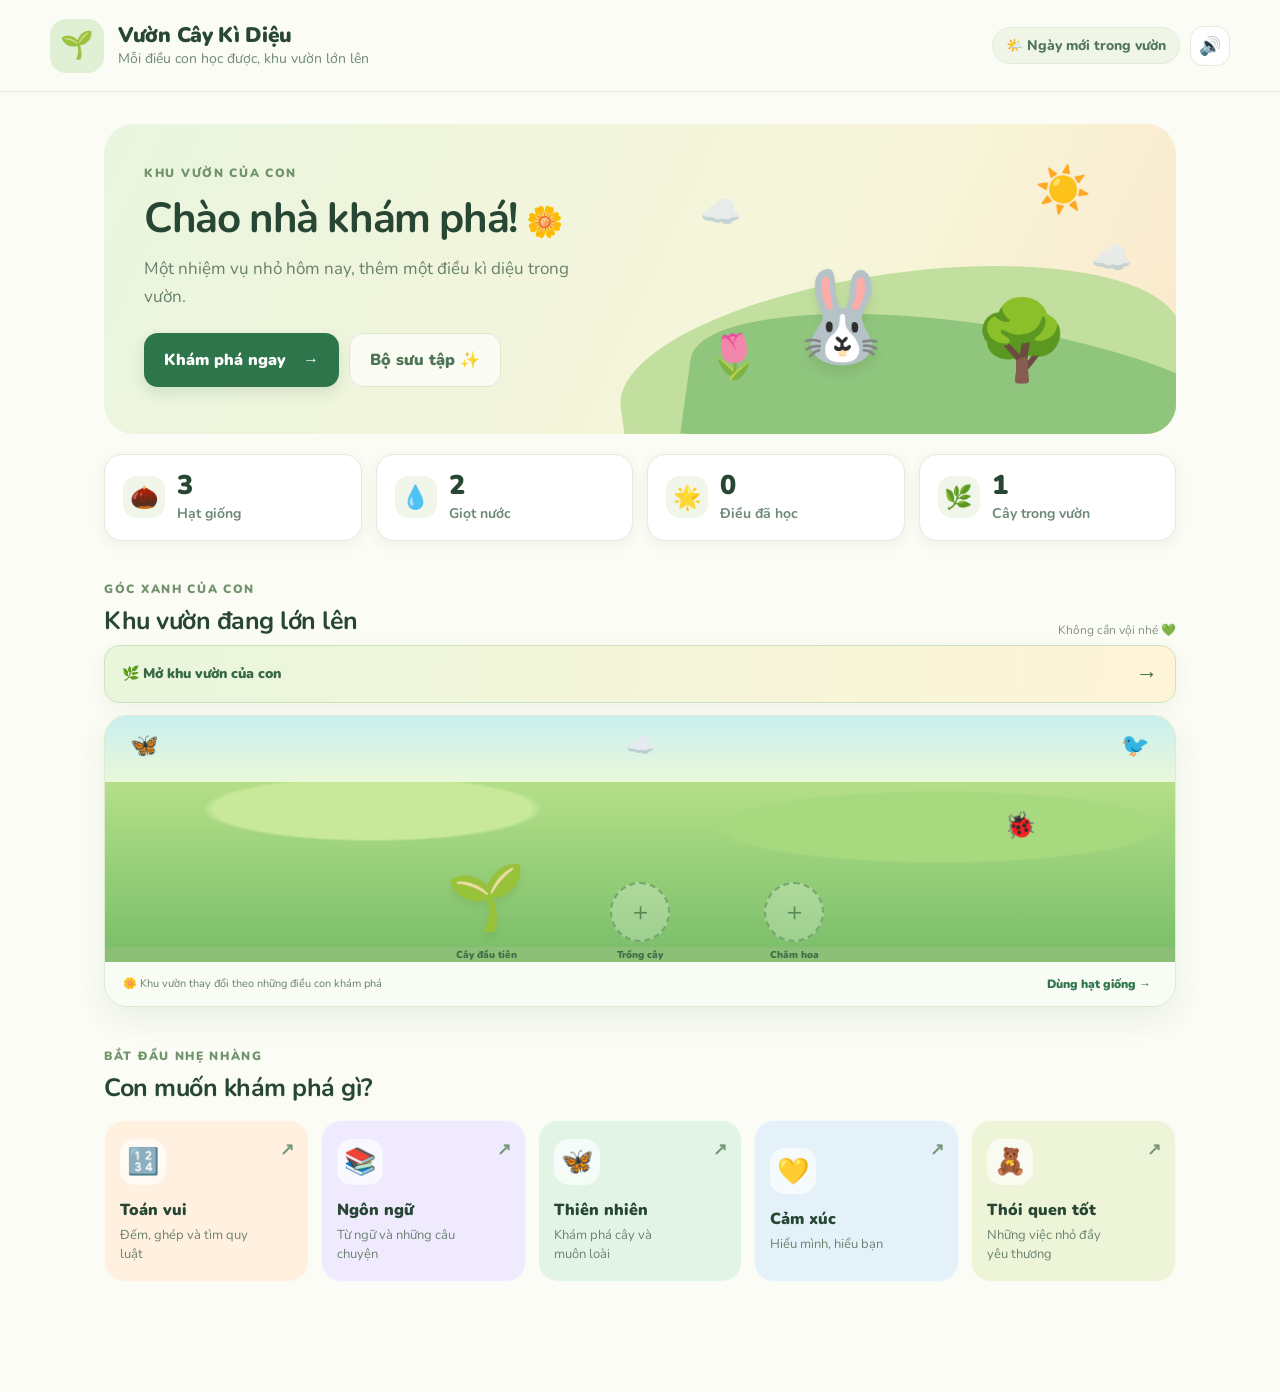
==== commit b9d2ab42: "Update source code" ====
--- a/web/index.html
+++ b/web/index.html
@@ -6,9 +6,10 @@
 <div class="hero"><div><span class="eyebrow">KHU VƯỜN CỦA CON</span><h1>Chào nhà khám phá! <span>🌼</span></h1><p>Một nhiệm vụ nhỏ hôm nay, thêm một điều kì diệu trong vườn.</p><div class="hero-actions"><button class="primary" data-go="mapView">Khám phá ngay <span>→</span></button><button class="soft" data-go="collectionView">Bộ sưu tập ✨</button></div></div><div class="hero-art" aria-hidden="true"><div class="sun">☀️</div><div class="cloud cloud1">☁️</div><div class="cloud cloud2">☁️</div><div class="hill hill-back"></div><div class="hill hill-front"></div><div class="hero-bunny">🐰</div><div class="hero-flower">🌷</div><div class="hero-tree">🌳</div></div></div>
 <div class="stats-row"><div class="stat"><span>🌰</span><div><b id="seedCount">0</b><small>Hạt giống</small></div></div><div class="stat"><span>💧</span><div><b id="waterCount">0</b><small>Giọt nước</small></div></div><div class="stat"><span>🌟</span><div><b id="learnCount">0</b><small>Điều đã học</small></div></div><div class="stat"><span>🌿</span><div><b id="plantCount">0</b><small>Cây trong vườn</small></div></div></div>
 <div class="section-heading"><div><span class="eyebrow">GÓC XANH CỦA CON</span><h2>Khu vườn đang lớn lên</h2></div><span class="tiny-note">Không cần vội nhé 💚</span></div>
-<div class="garden-scene"><div class="garden-sky"><span>🦋</span><span>☁️</span><span>🐦</span></div><div class="garden-ground" id="gardenGround"><div class="starter-plant"><span>🌱</span><small>Cây đầu tiên</small></div><div class="empty-plot" id="plotOne"><span>＋</span><small>Trồng cây</small></div><div class="empty-plot" id="plotTwo"><span>＋</span><small>Chăm hoa</small></div><div class="visitor" id="visitor">🐞</div></div><div class="garden-footer"><span>🌼 Khu vườn thay đổi theo những điều con khám phá</span><button class="text-btn" id="plantBtn">Dùng hạt giống →</button></div></div>
+<button class="garden-open-btn" data-go="gardenDetailView">🌿 Mở khu vườn của con <span>→</span></button><div class="garden-scene" role="button" tabindex="0" aria-label="Mở khu vườn chi tiết" data-go="gardenDetailView"><div class="garden-sky"><span>🦋</span><span>☁️</span><span>🐦</span></div><div class="garden-ground" id="gardenGround"><div class="starter-plant"><span>🌱</span><small>Cây đầu tiên</small></div><div class="empty-plot" id="plotOne"><span>＋</span><small>Trồng cây</small></div><div class="empty-plot" id="plotTwo"><span>＋</span><small>Chăm hoa</small></div><div class="visitor" id="visitor">🐞</div></div><div class="garden-footer"><span>🌼 Khu vườn thay đổi theo những điều con khám phá</span><button class="text-btn" id="plantBtn">Dùng hạt giống →</button></div></div>
 <div class="section-heading compact"><div><span class="eyebrow">BẮT ĐẦU NHẸ NHÀNG</span><h2>Con muốn khám phá gì?</h2></div></div><div class="path-grid"><button class="path-card peach" data-path="math"><span class="path-emoji">🔢</span><b>Toán vui</b><small>Đếm, ghép và tìm quy luật</small><span class="card-arrow">↗</span></button><button class="path-card lilac" data-path="language"><span class="path-emoji">📚</span><b>Ngôn ngữ</b><small>Từ ngữ và những câu chuyện</small><span class="card-arrow">↗</span></button><button class="path-card mint" data-path="nature"><span class="path-emoji">🦋</span><b>Thiên nhiên</b><small>Khám phá cây và muôn loài</small><span class="card-arrow">↗</span></button><button class="path-card blue" data-path="feelings"><span class="path-emoji">💛</span><b>Cảm xúc</b><small>Hiểu mình, hiểu bạn</small><span class="card-arrow">↗</span></button><button class="path-card green" data-path="habits"><span class="path-emoji">🧸</span><b>Thói quen tốt</b><small>Những việc nhỏ đầy yêu thương</small><span class="card-arrow">↗</span></button></div>
 </section>
+<section id="gardenDetailView" class="view"><div class="page-heading"><button class="back-btn" data-go="gardenView">← Khu vườn</button><span class="eyebrow">KHU VƯỜN RIÊNG CỦA CON</span><h1>Khu vườn kì diệu 🌿</h1><p>Cây lớn dần theo thời gian. Con có thể trồng cây, chăm hoa và ngắm những vị khách ghé thăm.</p></div><div class="garden-detail-stats"><div><span>🌳</span><b id="detailPlantCount">1</b><small>Cây đang trồng</small></div><div><span>🌸</span><b id="detailFlowerCount">0</b><small>Hoa đã chăm</small></div><div><span>🎨</span><b id="detailDecorCount">0</b><small>Vật trang trí</small></div><div><span>🐞</span><b id="detailVisitorCount">1</b><small>Sinh vật ghé thăm</small></div></div><div class="magic-garden-board"><div class="garden-board-sky"><span>☀️</span><span>☁️</span><span>🦋</span><span>🐦</span></div><div class="garden-board-hill hill-a"></div><div class="garden-board-hill hill-b"></div><div id="gardenPlots" class="garden-plots"></div><div class="garden-board-house">🏡</div><div class="garden-board-pond">🪷<small>Ao nhỏ</small></div><div class="garden-board-visitor">🐰</div></div><div class="garden-actions-grid"><button class="garden-action" id="detailPlantBtn"><span>🌱</span><b>Trồng cây</b><small>Dùng 3 hạt giống</small></button><button class="garden-action" id="detailFlowerBtn"><span>🌷</span><b>Chăm hoa</b><small>Dùng 1 giọt nước</small></button><button class="garden-action" id="detailDecorBtn"><span>🎐</span><b>Trang trí vườn</b><small>Dùng vật phẩm đã mở khóa</small></button></div><p class="garden-growth-note" id="gardenGrowthNote">🌱 Mầm cây sẽ lớn dần theo thời gian. Hãy quay lại ngắm khu vườn nhé!</p></section>
 <section id="mapView" class="view"><div class="page-heading"><button class="back-btn" data-go="gardenView">← Khu vườn</button><span class="eyebrow">BẢN ĐỒ KHÁM PHÁ</span><h1>Hôm nay mình đi đâu? 🧭</h1><p>Chọn một vùng đất và nhận nhiệm vụ nhỏ nhé.</p></div><div class="companion-panel"><div class="companion-copy"><span class="eyebrow">BẠN ĐỒNG HÀNH</span><h3>Ai sẽ đi cùng con?</h3><p>Bạn nào cũng thích học điều mới!</p></div><div class="companions"><button class="companion selected" data-companion="rabbit"><span>🐰</span><b>Thỏ Bông</b></button><button class="companion" data-companion="squirrel"><span>🐿️</span><b>Sóc Nâu</b></button><button class="companion" data-companion="bird"><span>🐦</span><b>Chim Chíp</b></button><button class="companion" data-companion="fox"><span>🦊</span><b>Cáo Mơ</b></button><button class="companion" data-companion="frog"><span>🐸</span><b>Ếch Cốm</b></button></div></div><div class="world-grid"><button class="world-card forest" data-world="forest"><span>🌳</span><b>Rừng xanh</b><small>6 nhiệm vụ</small></button><button class="world-card stream" data-world="stream"><span>💦</span><b>Sông & suối</b><small>6 nhiệm vụ</small></button><button class="world-card pond" data-world="pond"><span>🪷</span><b>Ao nhỏ</b><small>6 nhiệm vụ</small></button><button class="world-card veggie" data-world="veggie"><span>🥕</span><b>Vườn rau</b><small>6 nhiệm vụ</small></button><button class="world-card meadow" data-world="meadow"><span>🌾</span><b>Đồng cỏ</b><small>6 nhiệm vụ</small></button><button class="world-card meadow" data-world="flowers"><span>🌸</span><b>Vườn hoa</b><small>Khám phá hoa</small></button><button class="world-card forest" data-world="fungi"><span>🍄</span><b>Góc nấm</b><small>Người phân giải</small></button><button class="world-card pond" data-world="night"><span>🌙</span><b>Vườn đêm</b><small>Sinh vật ban đêm</small></button></div><div class="section-heading"><div><span class="eyebrow">NHIỆM VỤ GỢI Ý</span><h2>Chọn một thử thách</h2></div><span class="pill">⏱ 5–10 phút</span></div><div id="taskList" class="task-list"></div></section>
 <section id="activityView" class="view"><div class="activity-top"><button class="back-btn" id="exitActivity">← Bản đồ</button><span class="pill" id="taskCategory">🌱 Khám phá</span><span class="pill" id="taskTimer">⏱ 5 phút</span></div><div class="activity-card"><div class="activity-progress"><span id="taskStep">NHIỆM VỤ 1</span><span id="difficultyLabel">Mức 1 · Làm quen</span></div><div class="activity-art" id="activityArt">🍃</div><h1 id="questionTitle">Mình cùng khám phá nhé!</h1><p id="questionText">Chọn đáp án con nghĩ là đúng.</p><button class="listen-btn" id="listenBtn">🔊 Nghe hướng dẫn</button><div id="answerArea" class="answer-grid"></div><div id="feedback" class="feedback" aria-live="polite"></div><div class="activity-bottom"><button class="hint-btn" id="hintBtn">💡 Gợi ý cho con</button><button class="primary" id="checkBtn" disabled>Kiểm tra nhé →</button></div></div><p class="kind-note">🌈 Sai cũng không sao. Mình thử lại và học thêm một điều mới nhé!</p></section>
 <section id="collectionView" class="view"><div class="page-heading"><button class="back-btn" data-go="gardenView">← Khu vườn</button><span class="eyebrow">KHO BÁU TRI THỨC</span><h1>Bộ sưu tập của con 📖</h1><p>Mỗi điều con khám phá đều đáng tự hào.</p></div><div class="collection-tabs"><button class="tab selected" data-collect="plants">🌱 Cây cối</button><button class="tab" data-collect="creatures">🐾 Sinh vật</button><button class="tab" data-collect="stories">📚 Truyện hay</button><button class="tab" data-collect="insects">🐞 Côn trùng</button><button class="tab" data-collect="animals">🦊 Động vật</button><button class="tab" data-collect="companions">🧭 Bạn đồng hành</button><button class="tab" data-collect="gardens">🏡 Vùng đất</button><button class="tab" data-collect="decor">🎨 Trang trí</button></div><div id="collectionGrid" class="collection-grid"></div></section>
--- a/web/style.css
+++ b/web/style.css
@@ -25,3 +25,8 @@
 body[data-theme="darkgreen"] .bottom-nav{background:#1b3426}body[data-theme="darkgreen"] .activity-card>p,body[data-theme="darkgreen"] .brand small{color:var(--muted)}
 body[data-theme="red"]{--ink:#593c3c;--muted:#967373;--green:#d98787;--deep:#b65c62;--cream:#fff7f5;--page-bg:#fff7f5;--line:#f0dddd;--hero-a:#ffe6e2;--hero-b:#fff0d8}
 @media(max-width:600px){.topbar{padding-left:16px;padding-right:16px;min-height:84px}.brand-icon{width:48px;height:48px}.brand strong{font-size:17px}.brand small{font-size:12px}.hero{padding:25px 22px 0}.activity-card{padding:24px 17px}.activity-art{margin-top:24px;margin-bottom:16px}.activity-card h1{margin-bottom:14px}.activity-card>p{margin-bottom:20px}.answer-grid{gap:10px}.answer-option{font-size:16px;min-height:76px}.theme-options{grid-template-columns:1fr}}
+
+/* v2.3: richer garden illustration and dedicated garden view */
+.garden-open-btn{display:flex;align-items:center;justify-content:space-between;width:100%;margin:-8px 0 12px;padding:13px 17px;border:1px solid #cfe2bf;border-radius:15px;background:linear-gradient(100deg,#e8f6dc,#fff4d7);color:#386947;font-weight:900;font-size:14px;text-align:left;box-shadow:0 5px 16px #5d8d4b12}.garden-open-btn span{font-size:22px}.garden-scene{cursor:pointer;overflow:hidden;position:relative;box-shadow:0 12px 28px #477a3717}.garden-scene:focus-visible,.garden-plot:focus-visible{outline:3px solid #e4b85e;outline-offset:3px}.garden-sky{background:linear-gradient(180deg,#c9eff0 0%,#e9f8d9 100%)}.garden-ground{background:radial-gradient(ellipse at 25% 15%,#c8e99a 0 14%,transparent 15%),radial-gradient(ellipse at 78% 25%,#a7d97e 0 18%,transparent 19%),linear-gradient(180deg,#b4df88,#78bd69)}.garden-detail-stats{display:grid;grid-template-columns:repeat(4,minmax(0,1fr));gap:10px;margin:18px 0}.garden-detail-stats>div{display:grid;grid-template-columns:34px 1fr;align-items:center;gap:2px 8px;padding:12px;background:#fff;border:1px solid #e3ead9;border-radius:17px;box-shadow:0 6px 18px #456b3510}.garden-detail-stats span{grid-row:span 2;font-size:26px}.garden-detail-stats b{font-size:22px;color:#315b3c}.garden-detail-stats small{font-size:10px;color:#718a72;line-height:1.25}.magic-garden-board{height:clamp(360px,68vw,590px);max-height:590px;min-height:360px;position:relative;overflow:hidden;border-radius:28px;border:2px solid #d5e7c5;background:linear-gradient(#c7edf0 0 24%,#d8f0b5 24% 38%,#8bcf75 38% 100%);box-shadow:inset 0 0 0 7px #ffffff55,0 15px 32px #426d361b}.garden-board-sky{position:absolute;inset:0 0 auto;height:31%;display:flex;align-items:flex-start;justify-content:space-around;padding:20px 12px;font-size:clamp(24px,5vw,40px)}.garden-board-sky span:nth-child(2){margin-top:38px}.garden-board-hill{position:absolute;border-radius:50% 50% 0 0;bottom:-14%;width:115%;height:65%}.hill-a{left:-20%;background:#a8db7c;transform:rotate(-7deg)}.hill-b{right:-36%;bottom:-20%;background:#70bd65;transform:rotate(9deg)}.garden-board-house{position:absolute;right:7%;top:25%;font-size:clamp(54px,12vw,100px);filter:drop-shadow(0 7px 2px #416c3030)}.garden-board-pond{position:absolute;right:10%;bottom:8%;width:90px;height:65px;border-radius:50%;background:#7fd4e7;border:5px solid #c4f0e5;display:grid;place-items:center;font-size:25px;box-shadow:inset 0 -7px #4db5d0}.garden-board-pond small{font-size:9px;font-weight:900;color:#276b7d}.garden-board-visitor{position:absolute;left:7%;bottom:12%;font-size:clamp(36px,8vw,62px);animation:bunny-hop 3.5s ease-in-out infinite}@keyframes bunny-hop{0%,75%,100%{transform:translateY(0)}82%{transform:translateY(-12px)}88%{transform:translateY(0)}}.garden-plots{position:absolute;inset:30% 8% 9% 8%;display:grid;grid-template-columns:repeat(4,minmax(0,1fr));grid-template-rows:repeat(2,minmax(0,1fr));gap:8px;z-index:2}.garden-plot{min-width:0;border:0;border-radius:45% 45% 18px 18px;background:#ffffff22;display:flex;flex-direction:column;align-items:center;justify-content:flex-end;gap:3px;padding:6px 3px 8px;color:#28583a;text-align:center;transition:transform .2s,background .2s}.garden-plot:active{transform:scale(.96)}.empty-garden-plot{border:2px dashed #5e9e58;background:#ffffff38;justify-content:center;border-radius:18px}.empty-garden-plot span{width:38px;height:38px;display:grid;place-items:center;border-radius:50%;background:#ffffffa8;font-size:26px}.garden-plot small{font-size:clamp(9px,1.8vw,12px);font-weight:900;line-height:1.2;text-shadow:0 1px #ffffff70}.garden-plot em{font-style:normal;font-size:9px;color:#356944}.plot-plant{font-size:clamp(31px,6.5vw,54px);filter:drop-shadow(0 5px 2px #326c2d24);animation:plant-sway 4s ease-in-out infinite;transform-origin:bottom center}.has-flower{background:#fff7dc55}@keyframes plant-sway{0%,100%{transform:rotate(-2deg)}50%{transform:rotate(2deg)}}.garden-actions-grid{display:grid;grid-template-columns:repeat(3,minmax(0,1fr));gap:10px;margin:15px 0}.garden-action{display:flex;flex-direction:column;align-items:center;gap:5px;padding:16px 8px;background:#fff;border:1px solid #e0ead8;border-radius:18px;box-shadow:0 5px 16px #446c3210;color:#315c3b}.garden-action:active{transform:translateY(1px)}.garden-action>span{font-size:31px}.garden-action b{font-size:13px}.garden-action small{font-size:10px;color:#718a72;text-align:center}.garden-growth-note{background:#f4f8e9;border:1px solid #e1ebd5;border-radius:15px;padding:14px;color:#537b50;font-size:13px;line-height:1.5}.view#gardenDetailView{animation:fade-garden .3s ease}@keyframes fade-garden{from{opacity:.65;transform:translateY(6px)}to{opacity:1;transform:none}}
+@media(max-width:600px){.garden-detail-stats{grid-template-columns:repeat(2,minmax(0,1fr));gap:8px}.garden-detail-stats>div{padding:10px}.magic-garden-board{height:440px;min-height:440px;border-radius:22px}.garden-plots{inset:31% 5% 10%;grid-template-columns:repeat(3,minmax(0,1fr));grid-template-rows:repeat(3,minmax(0,1fr));gap:5px}.garden-board-house{right:3%;top:24%;font-size:58px}.garden-board-pond{right:4%;bottom:4%;transform:scale(.8)}.garden-actions-grid{gap:7px}.garden-action{padding:13px 5px}.garden-action b{font-size:12px}.garden-action small{font-size:9px}.garden-open-btn{font-size:13px}}
+.placed-decor{position:absolute;z-index:3;font-size:clamp(21px,4.5vw,34px);filter:drop-shadow(0 3px 2px #315b3033);animation:decor-pop .35s ease-out}.decor-pos-0{left:18%;top:34%}.decor-pos-1{left:43%;top:27%}.decor-pos-2{left:63%;top:48%}.decor-pos-3{left:27%;top:69%}.decor-pos-4{left:53%;top:70%}.decor-pos-5{left:76%;top:58%}.decor-pos-6{left:44%;top:55%}.decor-pos-7{left:12%;top:53%}@keyframes decor-pop{from{opacity:0;transform:scale(.5)}to{opacity:1;transform:scale(1)}}
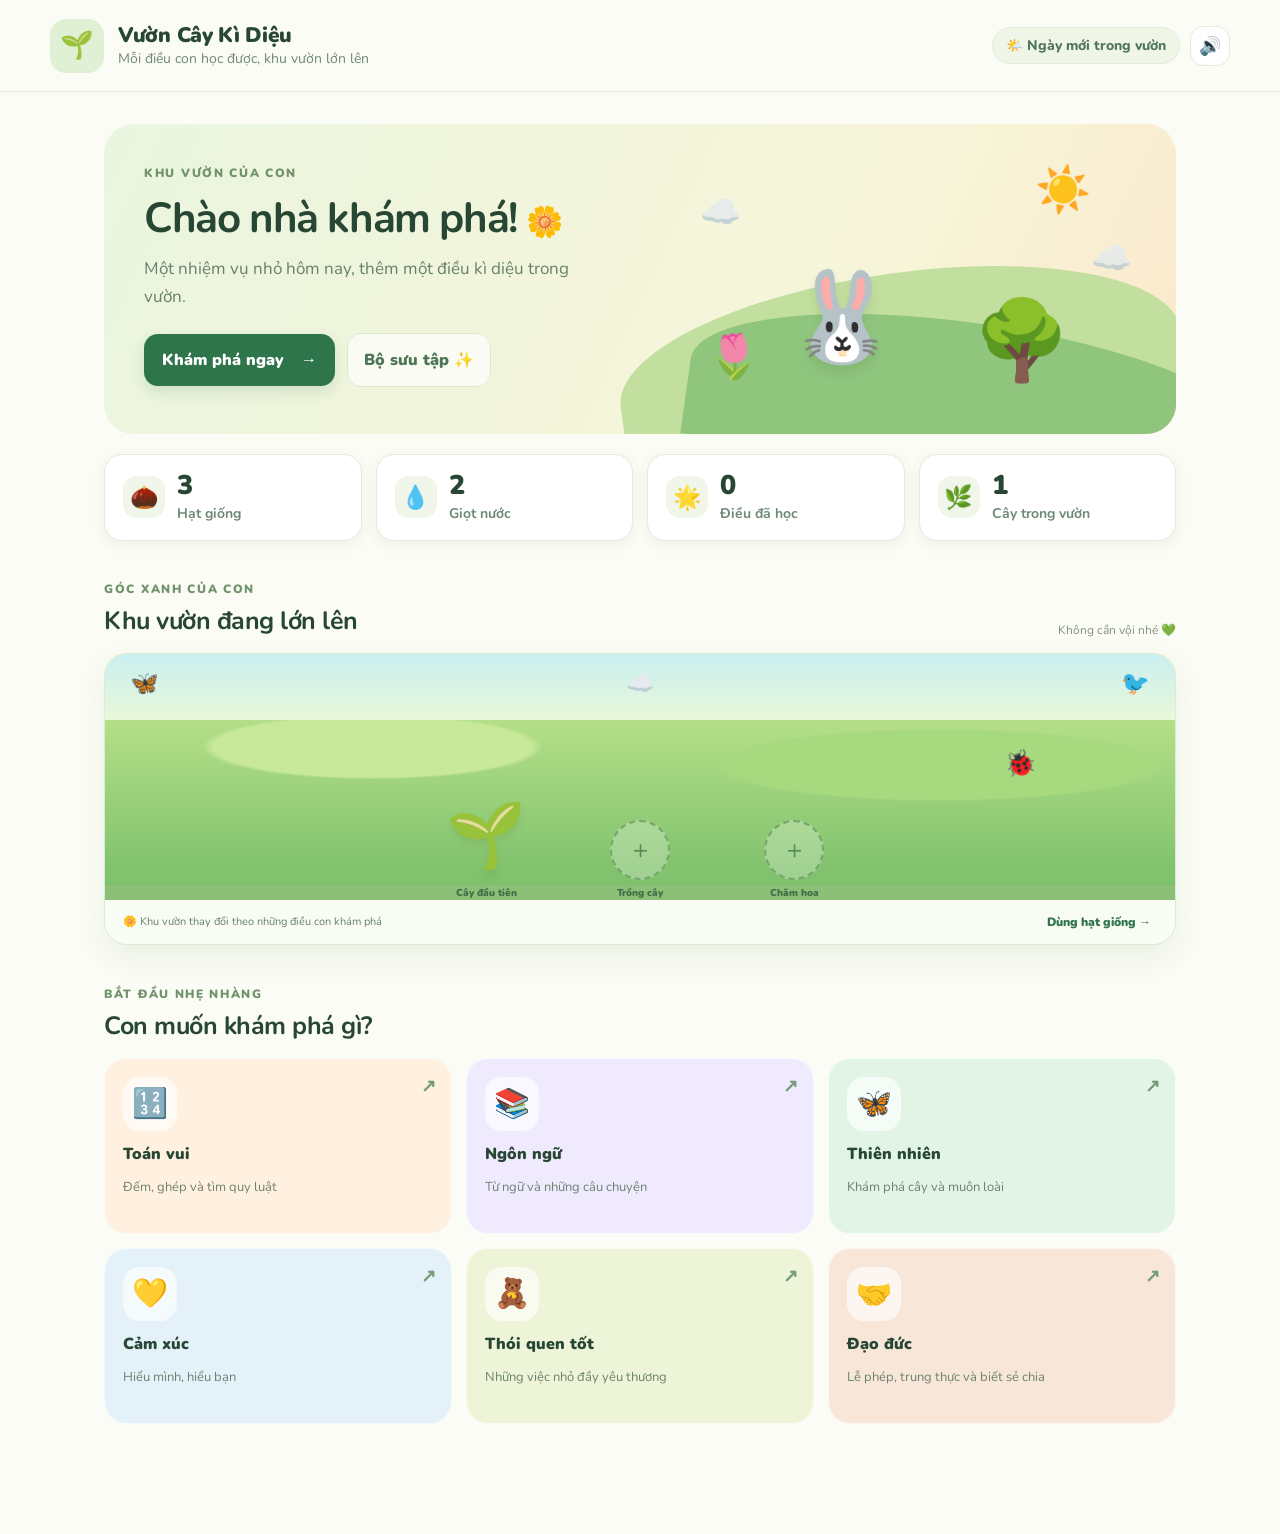
==== commit 66731ddf: "Update source code" ====
--- a/web/index.html
+++ b/web/index.html
@@ -6,14 +6,14 @@
 <div class="hero"><div><span class="eyebrow">KHU VƯỜN CỦA CON</span><h1>Chào nhà khám phá! <span>🌼</span></h1><p>Một nhiệm vụ nhỏ hôm nay, thêm một điều kì diệu trong vườn.</p><div class="hero-actions"><button class="primary" data-go="mapView">Khám phá ngay <span>→</span></button><button class="soft" data-go="collectionView">Bộ sưu tập ✨</button></div></div><div class="hero-art" aria-hidden="true"><div class="sun">☀️</div><div class="cloud cloud1">☁️</div><div class="cloud cloud2">☁️</div><div class="hill hill-back"></div><div class="hill hill-front"></div><div class="hero-bunny">🐰</div><div class="hero-flower">🌷</div><div class="hero-tree">🌳</div></div></div>
 <div class="stats-row"><div class="stat"><span>🌰</span><div><b id="seedCount">0</b><small>Hạt giống</small></div></div><div class="stat"><span>💧</span><div><b id="waterCount">0</b><small>Giọt nước</small></div></div><div class="stat"><span>🌟</span><div><b id="learnCount">0</b><small>Điều đã học</small></div></div><div class="stat"><span>🌿</span><div><b id="plantCount">0</b><small>Cây trong vườn</small></div></div></div>
 <div class="section-heading"><div><span class="eyebrow">GÓC XANH CỦA CON</span><h2>Khu vườn đang lớn lên</h2></div><span class="tiny-note">Không cần vội nhé 💚</span></div>
-<button class="garden-open-btn" data-go="gardenDetailView">🌿 Mở khu vườn của con <span>→</span></button><div class="garden-scene" role="button" tabindex="0" aria-label="Mở khu vườn chi tiết" data-go="gardenDetailView"><div class="garden-sky"><span>🦋</span><span>☁️</span><span>🐦</span></div><div class="garden-ground" id="gardenGround"><div class="starter-plant"><span>🌱</span><small>Cây đầu tiên</small></div><div class="empty-plot" id="plotOne"><span>＋</span><small>Trồng cây</small></div><div class="empty-plot" id="plotTwo"><span>＋</span><small>Chăm hoa</small></div><div class="visitor" id="visitor">🐞</div></div><div class="garden-footer"><span>🌼 Khu vườn thay đổi theo những điều con khám phá</span><button class="text-btn" id="plantBtn">Dùng hạt giống →</button></div></div>
-<div class="section-heading compact"><div><span class="eyebrow">BẮT ĐẦU NHẸ NHÀNG</span><h2>Con muốn khám phá gì?</h2></div></div><div class="path-grid"><button class="path-card peach" data-path="math"><span class="path-emoji">🔢</span><b>Toán vui</b><small>Đếm, ghép và tìm quy luật</small><span class="card-arrow">↗</span></button><button class="path-card lilac" data-path="language"><span class="path-emoji">📚</span><b>Ngôn ngữ</b><small>Từ ngữ và những câu chuyện</small><span class="card-arrow">↗</span></button><button class="path-card mint" data-path="nature"><span class="path-emoji">🦋</span><b>Thiên nhiên</b><small>Khám phá cây và muôn loài</small><span class="card-arrow">↗</span></button><button class="path-card blue" data-path="feelings"><span class="path-emoji">💛</span><b>Cảm xúc</b><small>Hiểu mình, hiểu bạn</small><span class="card-arrow">↗</span></button><button class="path-card green" data-path="habits"><span class="path-emoji">🧸</span><b>Thói quen tốt</b><small>Những việc nhỏ đầy yêu thương</small><span class="card-arrow">↗</span></button></div>
+<div class="garden-scene" role="button" tabindex="0" aria-label="Mở khu vườn chi tiết" data-go="gardenDetailView"><div class="garden-sky"><span>🦋</span><span>☁️</span><span>🐦</span></div><div class="garden-ground" id="gardenGround"><div class="starter-plant"><span>🌱</span><small>Cây đầu tiên</small></div><div class="empty-plot" id="plotOne"><span>＋</span><small>Trồng cây</small></div><div class="empty-plot" id="plotTwo"><span>＋</span><small>Chăm hoa</small></div><div class="visitor" id="visitor">🐞</div></div><div class="garden-footer"><span>🌼 Khu vườn thay đổi theo những điều con khám phá</span><button class="text-btn" id="plantBtn">Dùng hạt giống →</button></div></div>
+<div class="section-heading compact"><div><span class="eyebrow">BẮT ĐẦU NHẸ NHÀNG</span><h2>Con muốn khám phá gì?</h2></div></div><div class="path-grid"><button class="path-card peach" data-path="math"><span class="path-emoji">🔢</span><b>Toán vui</b><small>Đếm, ghép và tìm quy luật</small><span class="card-arrow">↗</span></button><button class="path-card lilac" data-path="language"><span class="path-emoji">📚</span><b>Ngôn ngữ</b><small>Từ ngữ và những câu chuyện</small><span class="card-arrow">↗</span></button><button class="path-card mint" data-path="nature"><span class="path-emoji">🦋</span><b>Thiên nhiên</b><small>Khám phá cây và muôn loài</small><span class="card-arrow">↗</span></button><button class="path-card blue" data-path="feelings"><span class="path-emoji">💛</span><b>Cảm xúc</b><small>Hiểu mình, hiểu bạn</small><span class="card-arrow">↗</span></button><button class="path-card green" data-path="habits"><span class="path-emoji">🧸</span><b>Thói quen tốt</b><small>Những việc nhỏ đầy yêu thương</small><span class="card-arrow">↗</span></button><button class="path-card ethics" data-path="ethics"><span class="path-emoji">🤝</span><b>Đạo đức</b><small>Lễ phép, trung thực và biết sẻ chia</small><span class="card-arrow">↗</span></button></div>
 </section>
 <section id="gardenDetailView" class="view"><div class="page-heading"><button class="back-btn" data-go="gardenView">← Khu vườn</button><span class="eyebrow">KHU VƯỜN RIÊNG CỦA CON</span><h1>Khu vườn kì diệu 🌿</h1><p>Cây lớn dần theo thời gian. Con có thể trồng cây, chăm hoa và ngắm những vị khách ghé thăm.</p></div><div class="garden-detail-stats"><div><span>🌳</span><b id="detailPlantCount">1</b><small>Cây đang trồng</small></div><div><span>🌸</span><b id="detailFlowerCount">0</b><small>Hoa đã chăm</small></div><div><span>🎨</span><b id="detailDecorCount">0</b><small>Vật trang trí</small></div><div><span>🐞</span><b id="detailVisitorCount">1</b><small>Sinh vật ghé thăm</small></div></div><div class="magic-garden-board"><div class="garden-board-sky"><span>☀️</span><span>☁️</span><span>🦋</span><span>🐦</span></div><div class="garden-board-hill hill-a"></div><div class="garden-board-hill hill-b"></div><div id="gardenPlots" class="garden-plots"></div><div class="garden-board-house">🏡</div><div class="garden-board-pond">🪷<small>Ao nhỏ</small></div><div class="garden-board-visitor">🐰</div></div><div class="garden-actions-grid"><button class="garden-action" id="detailPlantBtn"><span>🌱</span><b>Trồng cây</b><small>Dùng 3 hạt giống</small></button><button class="garden-action" id="detailFlowerBtn"><span>🌷</span><b>Chăm hoa</b><small>Dùng 1 giọt nước</small></button><button class="garden-action" id="detailDecorBtn"><span>🎐</span><b>Trang trí vườn</b><small>Dùng vật phẩm đã mở khóa</small></button></div><p class="garden-growth-note" id="gardenGrowthNote">🌱 Mầm cây sẽ lớn dần theo thời gian. Hãy quay lại ngắm khu vườn nhé!</p></section>
 <section id="mapView" class="view"><div class="page-heading"><button class="back-btn" data-go="gardenView">← Khu vườn</button><span class="eyebrow">BẢN ĐỒ KHÁM PHÁ</span><h1>Hôm nay mình đi đâu? 🧭</h1><p>Chọn một vùng đất và nhận nhiệm vụ nhỏ nhé.</p></div><div class="companion-panel"><div class="companion-copy"><span class="eyebrow">BẠN ĐỒNG HÀNH</span><h3>Ai sẽ đi cùng con?</h3><p>Bạn nào cũng thích học điều mới!</p></div><div class="companions"><button class="companion selected" data-companion="rabbit"><span>🐰</span><b>Thỏ Bông</b></button><button class="companion" data-companion="squirrel"><span>🐿️</span><b>Sóc Nâu</b></button><button class="companion" data-companion="bird"><span>🐦</span><b>Chim Chíp</b></button><button class="companion" data-companion="fox"><span>🦊</span><b>Cáo Mơ</b></button><button class="companion" data-companion="frog"><span>🐸</span><b>Ếch Cốm</b></button></div></div><div class="world-grid"><button class="world-card forest" data-world="forest"><span>🌳</span><b>Rừng xanh</b><small>6 nhiệm vụ</small></button><button class="world-card stream" data-world="stream"><span>💦</span><b>Sông & suối</b><small>6 nhiệm vụ</small></button><button class="world-card pond" data-world="pond"><span>🪷</span><b>Ao nhỏ</b><small>6 nhiệm vụ</small></button><button class="world-card veggie" data-world="veggie"><span>🥕</span><b>Vườn rau</b><small>6 nhiệm vụ</small></button><button class="world-card meadow" data-world="meadow"><span>🌾</span><b>Đồng cỏ</b><small>6 nhiệm vụ</small></button><button class="world-card meadow" data-world="flowers"><span>🌸</span><b>Vườn hoa</b><small>Khám phá hoa</small></button><button class="world-card forest" data-world="fungi"><span>🍄</span><b>Góc nấm</b><small>Người phân giải</small></button><button class="world-card pond" data-world="night"><span>🌙</span><b>Vườn đêm</b><small>Sinh vật ban đêm</small></button></div><div class="section-heading"><div><span class="eyebrow">NHIỆM VỤ GỢI Ý</span><h2>Chọn một thử thách</h2></div><span class="pill">⏱ 5–10 phút</span></div><div id="taskList" class="task-list"></div></section>
 <section id="activityView" class="view"><div class="activity-top"><button class="back-btn" id="exitActivity">← Bản đồ</button><span class="pill" id="taskCategory">🌱 Khám phá</span><span class="pill" id="taskTimer">⏱ 5 phút</span></div><div class="activity-card"><div class="activity-progress"><span id="taskStep">NHIỆM VỤ 1</span><span id="difficultyLabel">Mức 1 · Làm quen</span></div><div class="activity-art" id="activityArt">🍃</div><h1 id="questionTitle">Mình cùng khám phá nhé!</h1><p id="questionText">Chọn đáp án con nghĩ là đúng.</p><button class="listen-btn" id="listenBtn">🔊 Nghe hướng dẫn</button><div id="answerArea" class="answer-grid"></div><div id="feedback" class="feedback" aria-live="polite"></div><div class="activity-bottom"><button class="hint-btn" id="hintBtn">💡 Gợi ý cho con</button><button class="primary" id="checkBtn" disabled>Kiểm tra nhé →</button></div></div><p class="kind-note">🌈 Sai cũng không sao. Mình thử lại và học thêm một điều mới nhé!</p></section>
 <section id="collectionView" class="view"><div class="page-heading"><button class="back-btn" data-go="gardenView">← Khu vườn</button><span class="eyebrow">KHO BÁU TRI THỨC</span><h1>Bộ sưu tập của con 📖</h1><p>Mỗi điều con khám phá đều đáng tự hào.</p></div><div class="collection-tabs"><button class="tab selected" data-collect="plants">🌱 Cây cối</button><button class="tab" data-collect="creatures">🐾 Sinh vật</button><button class="tab" data-collect="stories">📚 Truyện hay</button><button class="tab" data-collect="insects">🐞 Côn trùng</button><button class="tab" data-collect="animals">🦊 Động vật</button><button class="tab" data-collect="companions">🧭 Bạn đồng hành</button><button class="tab" data-collect="gardens">🏡 Vùng đất</button><button class="tab" data-collect="decor">🎨 Trang trí</button></div><div id="collectionGrid" class="collection-grid"></div></section>
-<section id="parentView" class="view"><div class="page-heading"><button class="back-btn" data-go="gardenView">← Khu vườn</button><span class="eyebrow">KHÔNG GIAN NGƯỜI LỚN</span><h1>Góc phụ huynh 🔐</h1><p>Thiết lập nhẹ nhàng để con học vui và an toàn.</p></div><div id="parentLock" class="parent-card"><div class="lock-emoji">🔐</div><h2>Đây là góc riêng của bố mẹ</h2><p>Hãy trả lời phép tính nhỏ để mở cài đặt.</p><div class="pin-row"><input id="pinCode" type="password" inputmode="numeric" maxlength="4" placeholder="Mã 4 chữ số" aria-label="Mã phụ huynh"><span id="pinQuestion">6 + 3 = ?</span><input id="pinAnswer" type="number" inputmode="numeric" placeholder="Đáp án" aria-label="Đáp án phép tính"><button class="primary" id="unlockBtn">Mở khóa</button></div><small>Mã ban đầu: 1234. Bố mẹ có thể đổi mã trong phần cài đặt.</small><div id="parentError" class="error-text"></div></div><div id="parentSettings" class="parent-settings hidden"><div class="settings-card"><h2>🌼 Hồ sơ của con</h2><label>Độ tuổi<select id="ageSelect"><option value="5-7">5–7 tuổi · Làm quen</option><option value="8-11">8–11 tuổi · Khám phá</option><option value="12-15">12–15 tuổi · Thử thách</option></select></label><label>Thời lượng mỗi phiên<select id="durationSelect"><option value="5">5 phút</option><option value="10">10 phút</option><option value="15">15 phút</option><option value="20">20 phút</option></select></label><label>Giao diện ứng dụng</label><p class="privacy-note">Chọn màu sắc dễ chịu cho cả khu vườn và trò chơi.</p><div class="theme-options" id="themeOptions"><button type="button" class="theme-choice" data-theme="pink" aria-pressed="false"><span class="theme-swatch" style="background:#e9a8c2"></span>Hồng</button><button type="button" class="theme-choice" data-theme="green" aria-pressed="true"><span class="theme-swatch" style="background:#8fc57d"></span>Xanh lá</button><button type="button" class="theme-choice" data-theme="blue" aria-pressed="false"><span class="theme-swatch" style="background:#8fc5ec"></span>Xanh dương</button><button type="button" class="theme-choice" data-theme="yellow" aria-pressed="false"><span class="theme-swatch" style="background:#f1df8a"></span>Vàng nhạt</button><button type="button" class="theme-choice" data-theme="brown" aria-pressed="false"><span class="theme-swatch" style="background:#c5a184"></span>Nâu nhạt</button><button type="button" class="theme-choice" data-theme="darkgreen" aria-pressed="false"><span class="theme-swatch" style="background:#234a35"></span>Xanh đậm</button><button type="button" class="theme-choice" data-theme="red" aria-pressed="false"><span class="theme-swatch" style="background:#e7a0a0"></span>Đỏ nhạt</button></div><label>Chủ đề được phép</label><div class="topic-checks"><label><input type="checkbox" value="math" checked> Toán vui</label><label><input type="checkbox" value="language" checked> Ngôn ngữ</label><label><input type="checkbox" value="nature" checked> Thiên nhiên</label><label><input type="checkbox" value="feelings" checked> Cảm xúc</label><label><input type="checkbox" value="habits" checked> Thói quen tốt</label></div><label>Đổi mã phụ huynh (4 chữ số)<input id="newPin" type="password" inputmode="numeric" maxlength="4" placeholder="Để trống nếu không đổi"></label><button class="primary full" id="saveParent">Lưu cài đặt</button><div id="savedNotice" class="success-text"></div></div><div class="settings-card"><h2>📈 Hành trình học tập</h2><div class="progress-stats" id="parentStats"></div><p class="privacy-note">🔒 Hồ sơ và tiến độ được lưu trên thiết bị này. Bản đầu không yêu cầu tài khoản, không có mua vật phẩm và không có chuỗi đăng nhập hằng ngày.</p><button class="danger-btn" id="resetProgress">Xóa tiến độ (giữ cài đặt)</button><button class="danger-btn" id="eraseAllData" style="margin-left:8px">Xóa toàn bộ dữ liệu ứng dụng</button><details class="policy-details"><summary>🔐 Chính sách quyền riêng tư & an toàn nội dung</summary><h3>Quyền riêng tư</h3><p>Phiên bản này không yêu cầu tài khoản, không có quảng cáo, không có mua vật phẩm, không dùng công cụ phân tích hay theo dõi quảng cáo. Hồ sơ, mã phụ huynh, phần thưởng và tiến độ được lưu trong bộ nhớ cục bộ của trình duyệt/ứng dụng trên thiết bị. Nhà phát triển không nhận dữ liệu này qua máy chủ trong bản hiện tại.</p><p>Ứng dụng không yêu cầu quyền micro, vị trí, danh bạ, camera hoặc ảnh. Giọng đọc dùng Text-to-Speech có sẵn của thiết bị/trình duyệt; nhà cung cấp hệ điều hành có thể có chính sách riêng đối với giọng đọc.</p><h3>Xóa dữ liệu</h3><p>Phụ huynh có thể chọn “Xóa tiến độ” để xóa khu vườn và phần thưởng nhưng giữ cài đặt, hoặc “Xóa toàn bộ dữ liệu ứng dụng” để xóa cả lịch sử, cài đặt và mã phụ huynh khỏi bộ nhớ cục bộ. Gỡ ứng dụng hoặc xóa dữ liệu trang web cũng xóa dữ liệu được lưu tại đó. Bản hiện tại không có tài khoản hay dữ liệu máy chủ để yêu cầu xóa.</p><h3>An toàn nội dung</h3><p>Nội dung được thiết kế thân thiện, không có trò chuyện với người lạ, quảng cáo, mua hàng, bảng xếp hạng công khai hay phần thưởng ép đăng nhập hằng ngày. Câu hỏi sai được phản hồi nhẹ nhàng. Nội dung cảm xúc mang tính giáo dục, không thay thế tư vấn chuyên môn. Phụ huynh nên đồng hành và kiểm tra nội dung phù hợp với trẻ.</p><p><b>Phạm vi:</b> Đây là chính sách cho bản MVP ngoại tuyến/cục bộ, cần được rà soát pháp lý và cập nhật nếu bổ sung phân tích, tài khoản, đồng bộ đám mây, quảng cáo hoặc dịch vụ bên thứ ba.</p></details></div></div></section>
+<section id="parentView" class="view"><div class="page-heading"><button class="back-btn" data-go="gardenView">← Khu vườn</button><span class="eyebrow">KHÔNG GIAN NGƯỜI LỚN</span><h1>Góc phụ huynh 🔐</h1><p>Thiết lập nhẹ nhàng để con học vui và an toàn.</p></div><div id="parentLock" class="parent-card"><div class="lock-emoji">🔐</div><h2>Đây là góc riêng của bố mẹ</h2><p>Hãy trả lời phép tính nhỏ để mở cài đặt.</p><div class="pin-row"><input id="pinCode" type="password" inputmode="numeric" maxlength="4" placeholder="Mã 4 chữ số" aria-label="Mã phụ huynh"><span id="pinQuestion">6 + 3 = ?</span><input id="pinAnswer" type="number" inputmode="numeric" placeholder="Đáp án" aria-label="Đáp án phép tính"><button class="primary" id="unlockBtn">Mở khóa</button></div><small>Mã ban đầu: 1234. Bố mẹ có thể đổi mã trong phần cài đặt.</small><div id="parentError" class="error-text"></div></div><div id="parentSettings" class="parent-settings hidden"><div class="settings-card"><h2>🌼 Hồ sơ của con</h2><label>Độ tuổi<select id="ageSelect"><option value="5-7">5–7 tuổi · Làm quen</option><option value="8-11">8–11 tuổi · Khám phá</option><option value="12-15">12–15 tuổi · Thử thách</option></select></label><label>Thời lượng mỗi phiên<select id="durationSelect"><option value="5">5 phút</option><option value="10">10 phút</option><option value="15">15 phút</option><option value="20">20 phút</option></select></label><label>Giao diện ứng dụng</label><p class="privacy-note">Chọn màu sắc dễ chịu cho cả khu vườn và trò chơi.</p><div class="theme-options" id="themeOptions"><button type="button" class="theme-choice" data-theme="pink" aria-pressed="false"><span class="theme-swatch" style="background:#e9a8c2"></span>Hồng</button><button type="button" class="theme-choice" data-theme="green" aria-pressed="true"><span class="theme-swatch" style="background:#8fc57d"></span>Xanh lá</button><button type="button" class="theme-choice" data-theme="blue" aria-pressed="false"><span class="theme-swatch" style="background:#8fc5ec"></span>Xanh dương</button><button type="button" class="theme-choice" data-theme="yellow" aria-pressed="false"><span class="theme-swatch" style="background:#f1df8a"></span>Vàng nhạt</button><button type="button" class="theme-choice" data-theme="brown" aria-pressed="false"><span class="theme-swatch" style="background:#c5a184"></span>Nâu nhạt</button><button type="button" class="theme-choice" data-theme="darkgreen" aria-pressed="false"><span class="theme-swatch" style="background:#234a35"></span>Xanh đậm</button><button type="button" class="theme-choice" data-theme="red" aria-pressed="false"><span class="theme-swatch" style="background:#e7a0a0"></span>Đỏ nhạt</button></div><label>Chủ đề được phép</label><div class="topic-checks"><label><input type="checkbox" value="math" checked> Toán vui</label><label><input type="checkbox" value="language" checked> Ngôn ngữ</label><label><input type="checkbox" value="nature" checked> Thiên nhiên</label><label><input type="checkbox" value="feelings" checked> Cảm xúc</label><label><input type="checkbox" value="habits" checked> Thói quen tốt</label><label><input type="checkbox" value="ethics" checked> Đạo đức</label></div><label>Đổi mã phụ huynh (4 chữ số)<input id="newPin" type="password" inputmode="numeric" maxlength="4" placeholder="Để trống nếu không đổi"></label><button class="primary full" id="saveParent">Lưu cài đặt</button><div id="savedNotice" class="success-text"></div></div><div class="settings-card"><h2>📈 Hành trình học tập</h2><div class="progress-stats" id="parentStats"></div><p class="privacy-note">🔒 Hồ sơ và tiến độ được lưu trên thiết bị này. Bản đầu không yêu cầu tài khoản, không có mua vật phẩm và không có chuỗi đăng nhập hằng ngày.</p><button class="danger-btn" id="resetProgress">Xóa tiến độ (giữ cài đặt)</button><button class="danger-btn" id="eraseAllData" style="margin-left:8px">Xóa toàn bộ dữ liệu ứng dụng</button><details class="policy-details"><summary>🔐 Chính sách quyền riêng tư & an toàn nội dung</summary><h3>Quyền riêng tư</h3><p>Phiên bản này không yêu cầu tài khoản, không có quảng cáo, không có mua vật phẩm, không dùng công cụ phân tích hay theo dõi quảng cáo. Hồ sơ, mã phụ huynh, phần thưởng và tiến độ được lưu trong bộ nhớ cục bộ của trình duyệt/ứng dụng trên thiết bị. Nhà phát triển không nhận dữ liệu này qua máy chủ trong bản hiện tại.</p><p>Ứng dụng không yêu cầu quyền micro, vị trí, danh bạ, camera hoặc ảnh. Giọng đọc dùng Text-to-Speech có sẵn của thiết bị/trình duyệt; nhà cung cấp hệ điều hành có thể có chính sách riêng đối với giọng đọc.</p><h3>Xóa dữ liệu</h3><p>Phụ huynh có thể chọn “Xóa tiến độ” để xóa khu vườn và phần thưởng nhưng giữ cài đặt, hoặc “Xóa toàn bộ dữ liệu ứng dụng” để xóa cả lịch sử, cài đặt và mã phụ huynh khỏi bộ nhớ cục bộ. Gỡ ứng dụng hoặc xóa dữ liệu trang web cũng xóa dữ liệu được lưu tại đó. Bản hiện tại không có tài khoản hay dữ liệu máy chủ để yêu cầu xóa.</p><h3>An toàn nội dung</h3><p>Nội dung được thiết kế thân thiện, không có trò chuyện với người lạ, quảng cáo, mua hàng, bảng xếp hạng công khai hay phần thưởng ép đăng nhập hằng ngày. Câu hỏi sai được phản hồi nhẹ nhàng. Nội dung cảm xúc mang tính giáo dục, không thay thế tư vấn chuyên môn. Phụ huynh nên đồng hành và kiểm tra nội dung phù hợp với trẻ.</p><p><b>Phạm vi:</b> Đây là chính sách cho bản MVP ngoại tuyến/cục bộ, cần được rà soát pháp lý và cập nhật nếu bổ sung phân tích, tài khoản, đồng bộ đám mây, quảng cáo hoặc dịch vụ bên thứ ba.</p></details></div></div></section>
 </main>
 <nav class="bottom-nav"><button class="nav-item active" data-go="gardenView"><span>🏡</span><small>Khu vườn</small></button><button class="nav-item" data-go="mapView"><span>🧭</span><small>Khám phá</small></button><button class="nav-item" data-go="collectionView"><span>🎒</span><small>Bộ sưu tập</small></button><button class="nav-item" data-go="parentView"><span>👨‍👩‍👧</span><small>Phụ huynh</small></button></nav>
 <div class="modal hidden" id="rewardModal" role="dialog" aria-modal="true"><div class="modal-card"><div class="confetti">✨🌼✨</div><div class="reward-emoji" id="rewardEmoji">🌱</div><h2>Con làm tốt lắm!</h2><p id="rewardMessage">Một điều mới đã được khám phá.</p><div class="reward-pills"><span>🌰 +2 hạt giống</span><span>💧 +1 giọt nước</span></div><button class="primary full" id="collectReward">Mang quà về vườn</button></div></div><div class="toast" id="toast"></div><script src="app.js"></script></body></html>
--- a/web/style.css
+++ b/web/style.css
@@ -30,3 +30,7 @@
 .garden-open-btn{display:flex;align-items:center;justify-content:space-between;width:100%;margin:-8px 0 12px;padding:13px 17px;border:1px solid #cfe2bf;border-radius:15px;background:linear-gradient(100deg,#e8f6dc,#fff4d7);color:#386947;font-weight:900;font-size:14px;text-align:left;box-shadow:0 5px 16px #5d8d4b12}.garden-open-btn span{font-size:22px}.garden-scene{cursor:pointer;overflow:hidden;position:relative;box-shadow:0 12px 28px #477a3717}.garden-scene:focus-visible,.garden-plot:focus-visible{outline:3px solid #e4b85e;outline-offset:3px}.garden-sky{background:linear-gradient(180deg,#c9eff0 0%,#e9f8d9 100%)}.garden-ground{background:radial-gradient(ellipse at 25% 15%,#c8e99a 0 14%,transparent 15%),radial-gradient(ellipse at 78% 25%,#a7d97e 0 18%,transparent 19%),linear-gradient(180deg,#b4df88,#78bd69)}.garden-detail-stats{display:grid;grid-template-columns:repeat(4,minmax(0,1fr));gap:10px;margin:18px 0}.garden-detail-stats>div{display:grid;grid-template-columns:34px 1fr;align-items:center;gap:2px 8px;padding:12px;background:#fff;border:1px solid #e3ead9;border-radius:17px;box-shadow:0 6px 18px #456b3510}.garden-detail-stats span{grid-row:span 2;font-size:26px}.garden-detail-stats b{font-size:22px;color:#315b3c}.garden-detail-stats small{font-size:10px;color:#718a72;line-height:1.25}.magic-garden-board{height:clamp(360px,68vw,590px);max-height:590px;min-height:360px;position:relative;overflow:hidden;border-radius:28px;border:2px solid #d5e7c5;background:linear-gradient(#c7edf0 0 24%,#d8f0b5 24% 38%,#8bcf75 38% 100%);box-shadow:inset 0 0 0 7px #ffffff55,0 15px 32px #426d361b}.garden-board-sky{position:absolute;inset:0 0 auto;height:31%;display:flex;align-items:flex-start;justify-content:space-around;padding:20px 12px;font-size:clamp(24px,5vw,40px)}.garden-board-sky span:nth-child(2){margin-top:38px}.garden-board-hill{position:absolute;border-radius:50% 50% 0 0;bottom:-14%;width:115%;height:65%}.hill-a{left:-20%;background:#a8db7c;transform:rotate(-7deg)}.hill-b{right:-36%;bottom:-20%;background:#70bd65;transform:rotate(9deg)}.garden-board-house{position:absolute;right:7%;top:25%;font-size:clamp(54px,12vw,100px);filter:drop-shadow(0 7px 2px #416c3030)}.garden-board-pond{position:absolute;right:10%;bottom:8%;width:90px;height:65px;border-radius:50%;background:#7fd4e7;border:5px solid #c4f0e5;display:grid;place-items:center;font-size:25px;box-shadow:inset 0 -7px #4db5d0}.garden-board-pond small{font-size:9px;font-weight:900;color:#276b7d}.garden-board-visitor{position:absolute;left:7%;bottom:12%;font-size:clamp(36px,8vw,62px);animation:bunny-hop 3.5s ease-in-out infinite}@keyframes bunny-hop{0%,75%,100%{transform:translateY(0)}82%{transform:translateY(-12px)}88%{transform:translateY(0)}}.garden-plots{position:absolute;inset:30% 8% 9% 8%;display:grid;grid-template-columns:repeat(4,minmax(0,1fr));grid-template-rows:repeat(2,minmax(0,1fr));gap:8px;z-index:2}.garden-plot{min-width:0;border:0;border-radius:45% 45% 18px 18px;background:#ffffff22;display:flex;flex-direction:column;align-items:center;justify-content:flex-end;gap:3px;padding:6px 3px 8px;color:#28583a;text-align:center;transition:transform .2s,background .2s}.garden-plot:active{transform:scale(.96)}.empty-garden-plot{border:2px dashed #5e9e58;background:#ffffff38;justify-content:center;border-radius:18px}.empty-garden-plot span{width:38px;height:38px;display:grid;place-items:center;border-radius:50%;background:#ffffffa8;font-size:26px}.garden-plot small{font-size:clamp(9px,1.8vw,12px);font-weight:900;line-height:1.2;text-shadow:0 1px #ffffff70}.garden-plot em{font-style:normal;font-size:9px;color:#356944}.plot-plant{font-size:clamp(31px,6.5vw,54px);filter:drop-shadow(0 5px 2px #326c2d24);animation:plant-sway 4s ease-in-out infinite;transform-origin:bottom center}.has-flower{background:#fff7dc55}@keyframes plant-sway{0%,100%{transform:rotate(-2deg)}50%{transform:rotate(2deg)}}.garden-actions-grid{display:grid;grid-template-columns:repeat(3,minmax(0,1fr));gap:10px;margin:15px 0}.garden-action{display:flex;flex-direction:column;align-items:center;gap:5px;padding:16px 8px;background:#fff;border:1px solid #e0ead8;border-radius:18px;box-shadow:0 5px 16px #446c3210;color:#315c3b}.garden-action:active{transform:translateY(1px)}.garden-action>span{font-size:31px}.garden-action b{font-size:13px}.garden-action small{font-size:10px;color:#718a72;text-align:center}.garden-growth-note{background:#f4f8e9;border:1px solid #e1ebd5;border-radius:15px;padding:14px;color:#537b50;font-size:13px;line-height:1.5}.view#gardenDetailView{animation:fade-garden .3s ease}@keyframes fade-garden{from{opacity:.65;transform:translateY(6px)}to{opacity:1;transform:none}}
 @media(max-width:600px){.garden-detail-stats{grid-template-columns:repeat(2,minmax(0,1fr));gap:8px}.garden-detail-stats>div{padding:10px}.magic-garden-board{height:440px;min-height:440px;border-radius:22px}.garden-plots{inset:31% 5% 10%;grid-template-columns:repeat(3,minmax(0,1fr));grid-template-rows:repeat(3,minmax(0,1fr));gap:5px}.garden-board-house{right:3%;top:24%;font-size:58px}.garden-board-pond{right:4%;bottom:4%;transform:scale(.8)}.garden-actions-grid{gap:7px}.garden-action{padding:13px 5px}.garden-action b{font-size:12px}.garden-action small{font-size:9px}.garden-open-btn{font-size:13px}}
 .placed-decor{position:absolute;z-index:3;font-size:clamp(21px,4.5vw,34px);filter:drop-shadow(0 3px 2px #315b3033);animation:decor-pop .35s ease-out}.decor-pos-0{left:18%;top:34%}.decor-pos-1{left:43%;top:27%}.decor-pos-2{left:63%;top:48%}.decor-pos-3{left:27%;top:69%}.decor-pos-4{left:53%;top:70%}.decor-pos-5{left:76%;top:58%}.decor-pos-6{left:44%;top:55%}.decor-pos-7{left:12%;top:53%}@keyframes decor-pop{from{opacity:0;transform:scale(.5)}to{opacity:1;transform:scale(1)}}
+/* v2.4: balanced exploration cards and stable touch navigation */
+.hero-actions{display:flex;align-items:center;gap:12px;flex-wrap:nowrap}.hero-actions .primary,.hero-actions .soft{white-space:nowrap;min-width:0}.path-grid{display:grid;grid-template-columns:repeat(3,minmax(0,1fr));gap:14px;align-items:stretch}.path-card{position:relative;display:flex;flex-direction:column;align-items:flex-start;justify-content:flex-start;gap:9px;min-width:0;min-height:176px;padding:18px;text-align:left;border-radius:22px;overflow:hidden}.path-card .path-emoji{width:54px;height:54px;display:grid;place-items:center;flex:0 0 54px;border-radius:17px;background:#ffffffa8;font-size:29px;margin:0 0 4px}.path-card b{display:block;font-size:16px;line-height:1.25;margin:0}.path-card small{display:block;font-size:13px;line-height:1.45;max-width:100%;padding-right:10px}.path-card .card-arrow{position:absolute;right:15px;top:15px;font-size:18px;color:#769b78}.path-card.ethics{background:#f8e6d9}.hero-actions{margin-top:18px}.hero-actions button{flex:0 1 auto}.hero-actions .primary{padding-left:18px;padding-right:18px}.hero-actions .soft{padding-left:16px;padding-right:16px}.garden-open-btn{display:none!important}.view{overscroll-behavior:contain}.bottom-nav{touch-action:pan-y}.back-btn{touch-action:manipulation}
+@media(max-width:600px){.hero-actions{display:grid;grid-template-columns:1fr 1fr;gap:9px}.hero-actions .primary,.hero-actions .soft{width:100%;padding:13px 8px;font-size:14px;justify-content:center}.path-grid{grid-template-columns:repeat(2,minmax(0,1fr));gap:10px}.path-card,.path-card:last-child{grid-column:auto;min-height:158px;padding:14px;gap:7px}.path-card .path-emoji{width:48px;height:48px;flex-basis:48px;font-size:26px;border-radius:15px}.path-card b{font-size:15px}.path-card small{font-size:12px;line-height:1.4}.path-card .card-arrow{top:13px;right:13px}.garden-open-btn{display:none!important}}
+@media(min-width:601px) and (max-width:850px){.path-grid{grid-template-columns:repeat(3,minmax(0,1fr))}}
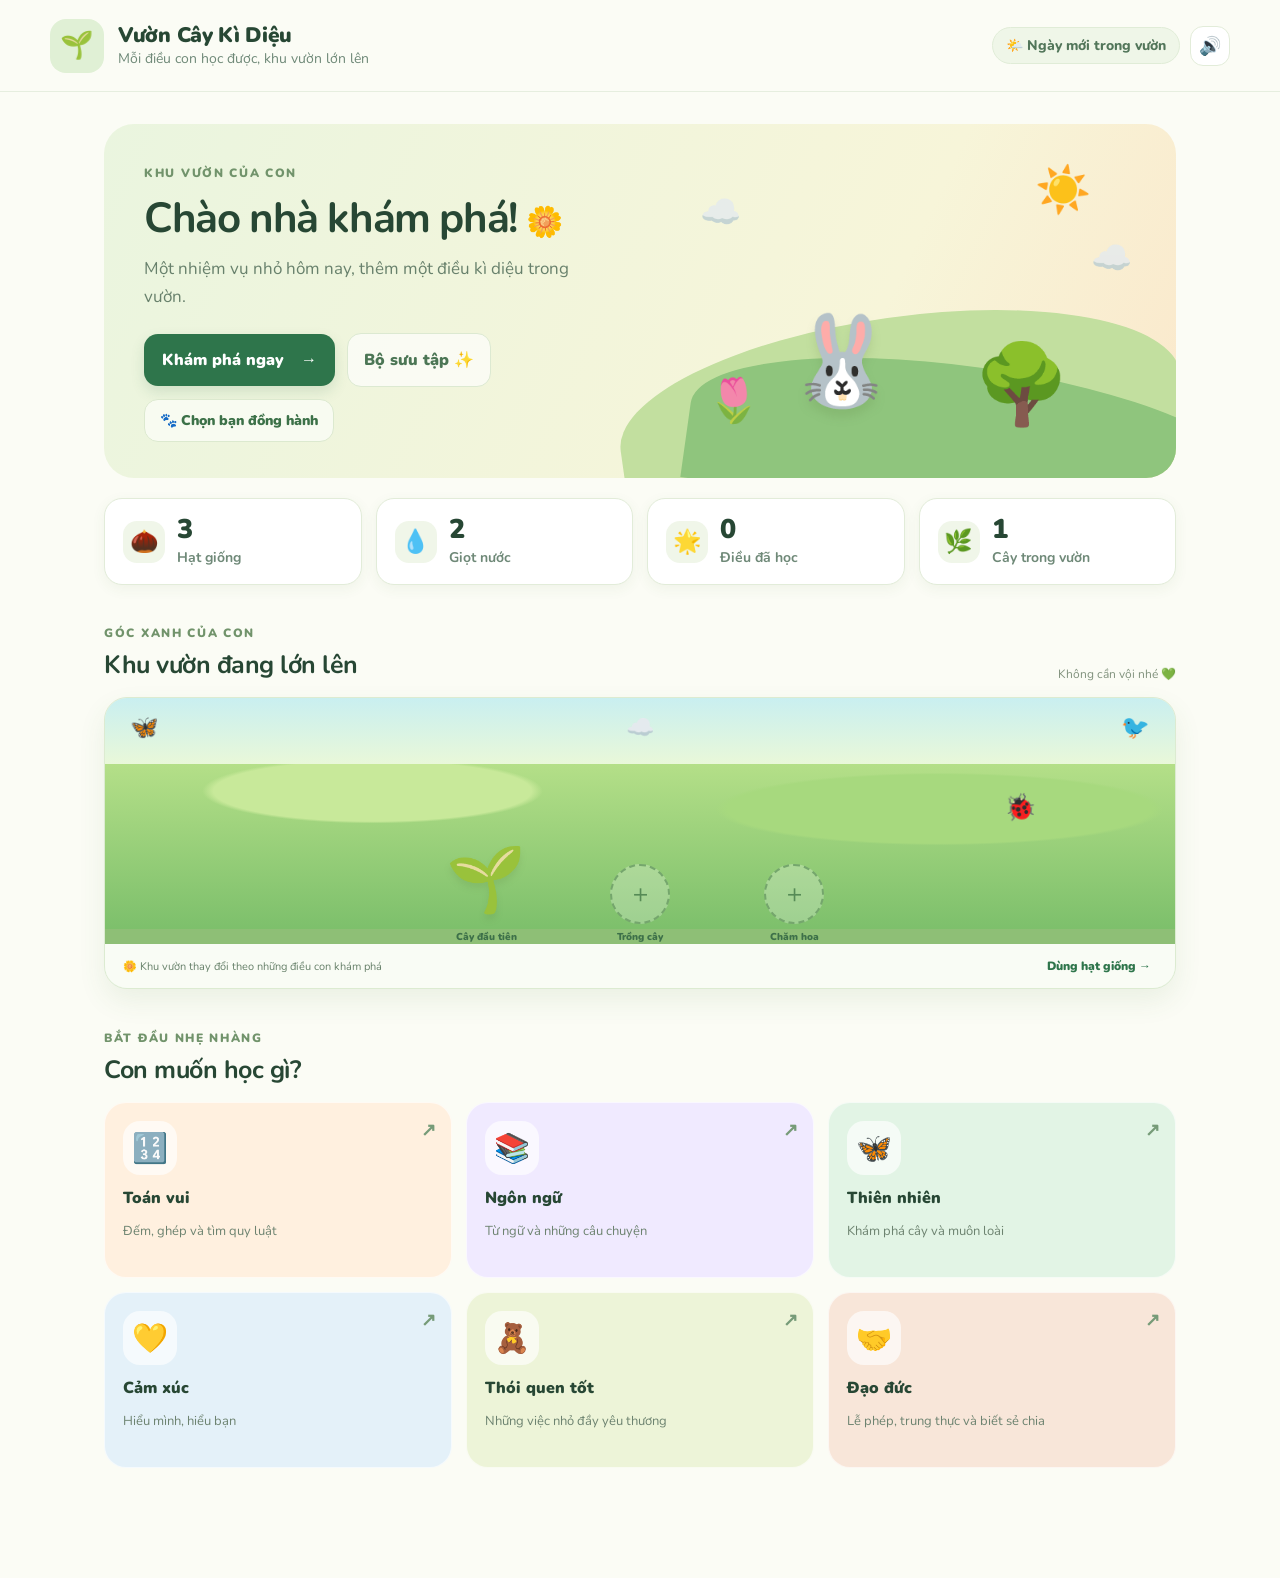
==== commit ce7d10bd: "Update source code" ====
--- a/web/index.html
+++ b/web/index.html
@@ -3,14 +3,16 @@
 <header class="topbar"><div class="brand"><div class="brand-icon">🌱</div><div><strong>Vườn Cây Kì Diệu</strong><small>Mỗi điều con học được, khu vườn lớn lên</small></div></div><div class="top-actions"><span class="pill" id="sessionPill">🌤️ Ngày mới trong vườn</span><button class="icon-btn" id="soundBtn" aria-label="Đọc hướng dẫn">🔊</button></div></header>
 <main>
 <section id="gardenView" class="view active">
-<div class="hero"><div><span class="eyebrow">KHU VƯỜN CỦA CON</span><h1>Chào nhà khám phá! <span>🌼</span></h1><p>Một nhiệm vụ nhỏ hôm nay, thêm một điều kì diệu trong vườn.</p><div class="hero-actions"><button class="primary" data-go="mapView">Khám phá ngay <span>→</span></button><button class="soft" data-go="collectionView">Bộ sưu tập ✨</button></div></div><div class="hero-art" aria-hidden="true"><div class="sun">☀️</div><div class="cloud cloud1">☁️</div><div class="cloud cloud2">☁️</div><div class="hill hill-back"></div><div class="hill hill-front"></div><div class="hero-bunny">🐰</div><div class="hero-flower">🌷</div><div class="hero-tree">🌳</div></div></div>
+<div class="hero"><div><span class="eyebrow">KHU VƯỜN CỦA CON</span><h1>Chào nhà khám phá! <span>🌼</span></h1><p>Một nhiệm vụ nhỏ hôm nay, thêm một điều kì diệu trong vườn.</p><div class="hero-actions"><button class="primary" data-go="mapView">Khám phá ngay <span>→</span></button><button class="soft" data-go="collectionView">Bộ sưu tập ✨</button></div><button class="companion-open-btn" data-go="companionView">🐾 Chọn bạn đồng hành</button></div><div class="hero-art" aria-hidden="true"><div class="sun">☀️</div><div class="cloud cloud1">☁️</div><div class="cloud cloud2">☁️</div><div class="hill hill-back"></div><div class="hill hill-front"></div><div class="hero-bunny" id="heroCompanion">🐰</div><div class="hero-flower">🌷</div><div class="hero-tree">🌳</div></div></div>
 <div class="stats-row"><div class="stat"><span>🌰</span><div><b id="seedCount">0</b><small>Hạt giống</small></div></div><div class="stat"><span>💧</span><div><b id="waterCount">0</b><small>Giọt nước</small></div></div><div class="stat"><span>🌟</span><div><b id="learnCount">0</b><small>Điều đã học</small></div></div><div class="stat"><span>🌿</span><div><b id="plantCount">0</b><small>Cây trong vườn</small></div></div></div>
 <div class="section-heading"><div><span class="eyebrow">GÓC XANH CỦA CON</span><h2>Khu vườn đang lớn lên</h2></div><span class="tiny-note">Không cần vội nhé 💚</span></div>
 <div class="garden-scene" role="button" tabindex="0" aria-label="Mở khu vườn chi tiết" data-go="gardenDetailView"><div class="garden-sky"><span>🦋</span><span>☁️</span><span>🐦</span></div><div class="garden-ground" id="gardenGround"><div class="starter-plant"><span>🌱</span><small>Cây đầu tiên</small></div><div class="empty-plot" id="plotOne"><span>＋</span><small>Trồng cây</small></div><div class="empty-plot" id="plotTwo"><span>＋</span><small>Chăm hoa</small></div><div class="visitor" id="visitor">🐞</div></div><div class="garden-footer"><span>🌼 Khu vườn thay đổi theo những điều con khám phá</span><button class="text-btn" id="plantBtn">Dùng hạt giống →</button></div></div>
-<div class="section-heading compact"><div><span class="eyebrow">BẮT ĐẦU NHẸ NHÀNG</span><h2>Con muốn khám phá gì?</h2></div></div><div class="path-grid"><button class="path-card peach" data-path="math"><span class="path-emoji">🔢</span><b>Toán vui</b><small>Đếm, ghép và tìm quy luật</small><span class="card-arrow">↗</span></button><button class="path-card lilac" data-path="language"><span class="path-emoji">📚</span><b>Ngôn ngữ</b><small>Từ ngữ và những câu chuyện</small><span class="card-arrow">↗</span></button><button class="path-card mint" data-path="nature"><span class="path-emoji">🦋</span><b>Thiên nhiên</b><small>Khám phá cây và muôn loài</small><span class="card-arrow">↗</span></button><button class="path-card blue" data-path="feelings"><span class="path-emoji">💛</span><b>Cảm xúc</b><small>Hiểu mình, hiểu bạn</small><span class="card-arrow">↗</span></button><button class="path-card green" data-path="habits"><span class="path-emoji">🧸</span><b>Thói quen tốt</b><small>Những việc nhỏ đầy yêu thương</small><span class="card-arrow">↗</span></button><button class="path-card ethics" data-path="ethics"><span class="path-emoji">🤝</span><b>Đạo đức</b><small>Lễ phép, trung thực và biết sẻ chia</small><span class="card-arrow">↗</span></button></div>
+<div class="section-heading compact"><div><span class="eyebrow">BẮT ĐẦU NHẸ NHÀNG</span><h2>Con muốn học gì?</h2></div></div><div class="path-grid"><button class="path-card peach" data-path="math"><span class="path-emoji">🔢</span><b>Toán vui</b><small>Đếm, ghép và tìm quy luật</small><span class="card-arrow">↗</span></button><button class="path-card lilac" data-path="language"><span class="path-emoji">📚</span><b>Ngôn ngữ</b><small>Từ ngữ và những câu chuyện</small><span class="card-arrow">↗</span></button><button class="path-card mint" data-path="nature"><span class="path-emoji">🦋</span><b>Thiên nhiên</b><small>Khám phá cây và muôn loài</small><span class="card-arrow">↗</span></button><button class="path-card blue" data-path="feelings"><span class="path-emoji">💛</span><b>Cảm xúc</b><small>Hiểu mình, hiểu bạn</small><span class="card-arrow">↗</span></button><button class="path-card green" data-path="habits"><span class="path-emoji">🧸</span><b>Thói quen tốt</b><small>Những việc nhỏ đầy yêu thương</small><span class="card-arrow">↗</span></button><button class="path-card ethics" data-path="ethics"><span class="path-emoji">🤝</span><b>Đạo đức</b><small>Lễ phép, trung thực và biết sẻ chia</small><span class="card-arrow">↗</span></button></div>
 </section>
 <section id="gardenDetailView" class="view"><div class="page-heading"><button class="back-btn" data-go="gardenView">← Khu vườn</button><span class="eyebrow">KHU VƯỜN RIÊNG CỦA CON</span><h1>Khu vườn kì diệu 🌿</h1><p>Cây lớn dần theo thời gian. Con có thể trồng cây, chăm hoa và ngắm những vị khách ghé thăm.</p></div><div class="garden-detail-stats"><div><span>🌳</span><b id="detailPlantCount">1</b><small>Cây đang trồng</small></div><div><span>🌸</span><b id="detailFlowerCount">0</b><small>Hoa đã chăm</small></div><div><span>🎨</span><b id="detailDecorCount">0</b><small>Vật trang trí</small></div><div><span>🐞</span><b id="detailVisitorCount">1</b><small>Sinh vật ghé thăm</small></div></div><div class="magic-garden-board"><div class="garden-board-sky"><span>☀️</span><span>☁️</span><span>🦋</span><span>🐦</span></div><div class="garden-board-hill hill-a"></div><div class="garden-board-hill hill-b"></div><div id="gardenPlots" class="garden-plots"></div><div class="garden-board-house">🏡</div><div class="garden-board-pond">🪷<small>Ao nhỏ</small></div><div class="garden-board-visitor">🐰</div></div><div class="garden-actions-grid"><button class="garden-action" id="detailPlantBtn"><span>🌱</span><b>Trồng cây</b><small>Dùng 3 hạt giống</small></button><button class="garden-action" id="detailFlowerBtn"><span>🌷</span><b>Chăm hoa</b><small>Dùng 1 giọt nước</small></button><button class="garden-action" id="detailDecorBtn"><span>🎐</span><b>Trang trí vườn</b><small>Dùng vật phẩm đã mở khóa</small></button></div><p class="garden-growth-note" id="gardenGrowthNote">🌱 Mầm cây sẽ lớn dần theo thời gian. Hãy quay lại ngắm khu vườn nhé!</p></section>
-<section id="mapView" class="view"><div class="page-heading"><button class="back-btn" data-go="gardenView">← Khu vườn</button><span class="eyebrow">BẢN ĐỒ KHÁM PHÁ</span><h1>Hôm nay mình đi đâu? 🧭</h1><p>Chọn một vùng đất và nhận nhiệm vụ nhỏ nhé.</p></div><div class="companion-panel"><div class="companion-copy"><span class="eyebrow">BẠN ĐỒNG HÀNH</span><h3>Ai sẽ đi cùng con?</h3><p>Bạn nào cũng thích học điều mới!</p></div><div class="companions"><button class="companion selected" data-companion="rabbit"><span>🐰</span><b>Thỏ Bông</b></button><button class="companion" data-companion="squirrel"><span>🐿️</span><b>Sóc Nâu</b></button><button class="companion" data-companion="bird"><span>🐦</span><b>Chim Chíp</b></button><button class="companion" data-companion="fox"><span>🦊</span><b>Cáo Mơ</b></button><button class="companion" data-companion="frog"><span>🐸</span><b>Ếch Cốm</b></button></div></div><div class="world-grid"><button class="world-card forest" data-world="forest"><span>🌳</span><b>Rừng xanh</b><small>6 nhiệm vụ</small></button><button class="world-card stream" data-world="stream"><span>💦</span><b>Sông & suối</b><small>6 nhiệm vụ</small></button><button class="world-card pond" data-world="pond"><span>🪷</span><b>Ao nhỏ</b><small>6 nhiệm vụ</small></button><button class="world-card veggie" data-world="veggie"><span>🥕</span><b>Vườn rau</b><small>6 nhiệm vụ</small></button><button class="world-card meadow" data-world="meadow"><span>🌾</span><b>Đồng cỏ</b><small>6 nhiệm vụ</small></button><button class="world-card meadow" data-world="flowers"><span>🌸</span><b>Vườn hoa</b><small>Khám phá hoa</small></button><button class="world-card forest" data-world="fungi"><span>🍄</span><b>Góc nấm</b><small>Người phân giải</small></button><button class="world-card pond" data-world="night"><span>🌙</span><b>Vườn đêm</b><small>Sinh vật ban đêm</small></button></div><div class="section-heading"><div><span class="eyebrow">NHIỆM VỤ GỢI Ý</span><h2>Chọn một thử thách</h2></div><span class="pill">⏱ 5–10 phút</span></div><div id="taskList" class="task-list"></div></section>
+<section id="companionView" class="view"><div class="page-heading"><button class="back-btn" data-go="gardenView">← Khu vườn</button><span class="eyebrow">BẠN ĐỒNG HÀNH</span><h1>Ai sẽ đi cùng con? 🐾</h1><p>Chọn người bạn con yêu thích. Bạn ấy sẽ xuất hiện ở khu vườn của con.</p></div><div class="companion-panel companion-selection-panel"><div class="companions companion-selection-grid"><button class="companion" data-companion="rabbit"><span>🐰</span><b>Thỏ Bông</b></button><button class="companion" data-companion="squirrel"><span>🐿️</span><b>Sóc Nâu</b></button><button class="companion" data-companion="bird"><span>🐦</span><b>Chim Chíp</b></button><button class="companion" data-companion="fox"><span>🦊</span><b>Cáo Mơ</b></button><button class="companion" data-companion="frog"><span>🐸</span><b>Ếch Cốm</b></button><button class="companion" data-companion="hedgehog"><span>🦔</span><b>Nhím Gai</b></button><button class="companion" data-companion="duck"><span>🦆</span><b>Vịt Bông</b></button></div><p class="companion-selected-note" id="companionSelectedNote">Bạn đồng hành hiện tại: Thỏ Bông 🐰</p><button class="primary full" id="confirmCompanion">Đi cùng con về khu vườn →</button></div></section>
+<section id="lessonView" class="view"><div class="page-heading"><button class="back-btn" data-go="gardenView">← Trang chủ</button><span class="eyebrow">ĐƯỜNG CON ĐƯỜNG KHÁM PHÁ</span><h1 id="lessonHeading">Con muốn học gì? 🌱</h1><p id="lessonIntro">Chọn một bài học ngắn nhé. Chạm vào bài học để bắt đầu ngay.</p></div><div class="lesson-filter-note" id="lessonFilterNote">Các bài học được chọn phù hợp với độ tuổi của con.</div><div id="lessonList" class="lesson-list"></div></section>
+<section id="mapView" class="view"><div class="page-heading"><button class="back-btn" data-go="gardenView">← Khu vườn</button><span class="eyebrow">BẢN ĐỒ KHÁM PHÁ</span><h1>Hôm nay mình đi đâu? 🧭</h1><p>Chọn một vùng đất và nhận nhiệm vụ nhỏ nhé.</p></div><div class="world-grid"><button class="world-card forest" data-world="forest"><span>🌳</span><b>Rừng xanh</b><small>6 nhiệm vụ</small></button><button class="world-card stream" data-world="stream"><span>💦</span><b>Sông & suối</b><small>6 nhiệm vụ</small></button><button class="world-card pond" data-world="pond"><span>🪷</span><b>Ao nhỏ</b><small>6 nhiệm vụ</small></button><button class="world-card veggie" data-world="veggie"><span>🥕</span><b>Vườn rau</b><small>6 nhiệm vụ</small></button><button class="world-card meadow" data-world="meadow"><span>🌾</span><b>Đồng cỏ</b><small>6 nhiệm vụ</small></button><button class="world-card meadow" data-world="flowers"><span>🌸</span><b>Vườn hoa</b><small>Khám phá hoa</small></button><button class="world-card forest" data-world="fungi"><span>🍄</span><b>Góc nấm</b><small>Người phân giải</small></button><button class="world-card pond" data-world="night"><span>🌙</span><b>Vườn đêm</b><small>Sinh vật ban đêm</small></button></div><div class="section-heading"><div><span class="eyebrow">NHIỆM VỤ GỢI Ý</span><h2>Chọn một thử thách</h2></div><span class="pill">⏱ 5–10 phút</span></div><div id="taskList" class="task-list"></div></section>
 <section id="activityView" class="view"><div class="activity-top"><button class="back-btn" id="exitActivity">← Bản đồ</button><span class="pill" id="taskCategory">🌱 Khám phá</span><span class="pill" id="taskTimer">⏱ 5 phút</span></div><div class="activity-card"><div class="activity-progress"><span id="taskStep">NHIỆM VỤ 1</span><span id="difficultyLabel">Mức 1 · Làm quen</span></div><div class="activity-art" id="activityArt">🍃</div><h1 id="questionTitle">Mình cùng khám phá nhé!</h1><p id="questionText">Chọn đáp án con nghĩ là đúng.</p><button class="listen-btn" id="listenBtn">🔊 Nghe hướng dẫn</button><div id="answerArea" class="answer-grid"></div><div id="feedback" class="feedback" aria-live="polite"></div><div class="activity-bottom"><button class="hint-btn" id="hintBtn">💡 Gợi ý cho con</button><button class="primary" id="checkBtn" disabled>Kiểm tra nhé →</button></div></div><p class="kind-note">🌈 Sai cũng không sao. Mình thử lại và học thêm một điều mới nhé!</p></section>
 <section id="collectionView" class="view"><div class="page-heading"><button class="back-btn" data-go="gardenView">← Khu vườn</button><span class="eyebrow">KHO BÁU TRI THỨC</span><h1>Bộ sưu tập của con 📖</h1><p>Mỗi điều con khám phá đều đáng tự hào.</p></div><div class="collection-tabs"><button class="tab selected" data-collect="plants">🌱 Cây cối</button><button class="tab" data-collect="creatures">🐾 Sinh vật</button><button class="tab" data-collect="stories">📚 Truyện hay</button><button class="tab" data-collect="insects">🐞 Côn trùng</button><button class="tab" data-collect="animals">🦊 Động vật</button><button class="tab" data-collect="companions">🧭 Bạn đồng hành</button><button class="tab" data-collect="gardens">🏡 Vùng đất</button><button class="tab" data-collect="decor">🎨 Trang trí</button></div><div id="collectionGrid" class="collection-grid"></div></section>
 <section id="parentView" class="view"><div class="page-heading"><button class="back-btn" data-go="gardenView">← Khu vườn</button><span class="eyebrow">KHÔNG GIAN NGƯỜI LỚN</span><h1>Góc phụ huynh 🔐</h1><p>Thiết lập nhẹ nhàng để con học vui và an toàn.</p></div><div id="parentLock" class="parent-card"><div class="lock-emoji">🔐</div><h2>Đây là góc riêng của bố mẹ</h2><p>Hãy trả lời phép tính nhỏ để mở cài đặt.</p><div class="pin-row"><input id="pinCode" type="password" inputmode="numeric" maxlength="4" placeholder="Mã 4 chữ số" aria-label="Mã phụ huynh"><span id="pinQuestion">6 + 3 = ?</span><input id="pinAnswer" type="number" inputmode="numeric" placeholder="Đáp án" aria-label="Đáp án phép tính"><button class="primary" id="unlockBtn">Mở khóa</button></div><small>Mã ban đầu: 1234. Bố mẹ có thể đổi mã trong phần cài đặt.</small><div id="parentError" class="error-text"></div></div><div id="parentSettings" class="parent-settings hidden"><div class="settings-card"><h2>🌼 Hồ sơ của con</h2><label>Độ tuổi<select id="ageSelect"><option value="5-7">5–7 tuổi · Làm quen</option><option value="8-11">8–11 tuổi · Khám phá</option><option value="12-15">12–15 tuổi · Thử thách</option></select></label><label>Thời lượng mỗi phiên<select id="durationSelect"><option value="5">5 phút</option><option value="10">10 phút</option><option value="15">15 phút</option><option value="20">20 phút</option></select></label><label>Giao diện ứng dụng</label><p class="privacy-note">Chọn màu sắc dễ chịu cho cả khu vườn và trò chơi.</p><div class="theme-options" id="themeOptions"><button type="button" class="theme-choice" data-theme="pink" aria-pressed="false"><span class="theme-swatch" style="background:#e9a8c2"></span>Hồng</button><button type="button" class="theme-choice" data-theme="green" aria-pressed="true"><span class="theme-swatch" style="background:#8fc57d"></span>Xanh lá</button><button type="button" class="theme-choice" data-theme="blue" aria-pressed="false"><span class="theme-swatch" style="background:#8fc5ec"></span>Xanh dương</button><button type="button" class="theme-choice" data-theme="yellow" aria-pressed="false"><span class="theme-swatch" style="background:#f1df8a"></span>Vàng nhạt</button><button type="button" class="theme-choice" data-theme="brown" aria-pressed="false"><span class="theme-swatch" style="background:#c5a184"></span>Nâu nhạt</button><button type="button" class="theme-choice" data-theme="darkgreen" aria-pressed="false"><span class="theme-swatch" style="background:#234a35"></span>Xanh đậm</button><button type="button" class="theme-choice" data-theme="red" aria-pressed="false"><span class="theme-swatch" style="background:#e7a0a0"></span>Đỏ nhạt</button></div><label>Chủ đề được phép</label><div class="topic-checks"><label><input type="checkbox" value="math" checked> Toán vui</label><label><input type="checkbox" value="language" checked> Ngôn ngữ</label><label><input type="checkbox" value="nature" checked> Thiên nhiên</label><label><input type="checkbox" value="feelings" checked> Cảm xúc</label><label><input type="checkbox" value="habits" checked> Thói quen tốt</label><label><input type="checkbox" value="ethics" checked> Đạo đức</label></div><label>Đổi mã phụ huynh (4 chữ số)<input id="newPin" type="password" inputmode="numeric" maxlength="4" placeholder="Để trống nếu không đổi"></label><button class="primary full" id="saveParent">Lưu cài đặt</button><div id="savedNotice" class="success-text"></div></div><div class="settings-card"><h2>📈 Hành trình học tập</h2><div class="progress-stats" id="parentStats"></div><p class="privacy-note">🔒 Hồ sơ và tiến độ được lưu trên thiết bị này. Bản đầu không yêu cầu tài khoản, không có mua vật phẩm và không có chuỗi đăng nhập hằng ngày.</p><button class="danger-btn" id="resetProgress">Xóa tiến độ (giữ cài đặt)</button><button class="danger-btn" id="eraseAllData" style="margin-left:8px">Xóa toàn bộ dữ liệu ứng dụng</button><details class="policy-details"><summary>🔐 Chính sách quyền riêng tư & an toàn nội dung</summary><h3>Quyền riêng tư</h3><p>Phiên bản này không yêu cầu tài khoản, không có quảng cáo, không có mua vật phẩm, không dùng công cụ phân tích hay theo dõi quảng cáo. Hồ sơ, mã phụ huynh, phần thưởng và tiến độ được lưu trong bộ nhớ cục bộ của trình duyệt/ứng dụng trên thiết bị. Nhà phát triển không nhận dữ liệu này qua máy chủ trong bản hiện tại.</p><p>Ứng dụng không yêu cầu quyền micro, vị trí, danh bạ, camera hoặc ảnh. Giọng đọc dùng Text-to-Speech có sẵn của thiết bị/trình duyệt; nhà cung cấp hệ điều hành có thể có chính sách riêng đối với giọng đọc.</p><h3>Xóa dữ liệu</h3><p>Phụ huynh có thể chọn “Xóa tiến độ” để xóa khu vườn và phần thưởng nhưng giữ cài đặt, hoặc “Xóa toàn bộ dữ liệu ứng dụng” để xóa cả lịch sử, cài đặt và mã phụ huynh khỏi bộ nhớ cục bộ. Gỡ ứng dụng hoặc xóa dữ liệu trang web cũng xóa dữ liệu được lưu tại đó. Bản hiện tại không có tài khoản hay dữ liệu máy chủ để yêu cầu xóa.</p><h3>An toàn nội dung</h3><p>Nội dung được thiết kế thân thiện, không có trò chuyện với người lạ, quảng cáo, mua hàng, bảng xếp hạng công khai hay phần thưởng ép đăng nhập hằng ngày. Câu hỏi sai được phản hồi nhẹ nhàng. Nội dung cảm xúc mang tính giáo dục, không thay thế tư vấn chuyên môn. Phụ huynh nên đồng hành và kiểm tra nội dung phù hợp với trẻ.</p><p><b>Phạm vi:</b> Đây là chính sách cho bản MVP ngoại tuyến/cục bộ, cần được rà soát pháp lý và cập nhật nếu bổ sung phân tích, tài khoản, đồng bộ đám mây, quảng cáo hoặc dịch vụ bên thứ ba.</p></details></div></div></section>
--- a/web/style.css
+++ b/web/style.css
@@ -34,3 +34,12 @@
 .hero-actions{display:flex;align-items:center;gap:12px;flex-wrap:nowrap}.hero-actions .primary,.hero-actions .soft{white-space:nowrap;min-width:0}.path-grid{display:grid;grid-template-columns:repeat(3,minmax(0,1fr));gap:14px;align-items:stretch}.path-card{position:relative;display:flex;flex-direction:column;align-items:flex-start;justify-content:flex-start;gap:9px;min-width:0;min-height:176px;padding:18px;text-align:left;border-radius:22px;overflow:hidden}.path-card .path-emoji{width:54px;height:54px;display:grid;place-items:center;flex:0 0 54px;border-radius:17px;background:#ffffffa8;font-size:29px;margin:0 0 4px}.path-card b{display:block;font-size:16px;line-height:1.25;margin:0}.path-card small{display:block;font-size:13px;line-height:1.45;max-width:100%;padding-right:10px}.path-card .card-arrow{position:absolute;right:15px;top:15px;font-size:18px;color:#769b78}.path-card.ethics{background:#f8e6d9}.hero-actions{margin-top:18px}.hero-actions button{flex:0 1 auto}.hero-actions .primary{padding-left:18px;padding-right:18px}.hero-actions .soft{padding-left:16px;padding-right:16px}.garden-open-btn{display:none!important}.view{overscroll-behavior:contain}.bottom-nav{touch-action:pan-y}.back-btn{touch-action:manipulation}
 @media(max-width:600px){.hero-actions{display:grid;grid-template-columns:1fr 1fr;gap:9px}.hero-actions .primary,.hero-actions .soft{width:100%;padding:13px 8px;font-size:14px;justify-content:center}.path-grid{grid-template-columns:repeat(2,minmax(0,1fr));gap:10px}.path-card,.path-card:last-child{grid-column:auto;min-height:158px;padding:14px;gap:7px}.path-card .path-emoji{width:48px;height:48px;flex-basis:48px;font-size:26px;border-radius:15px}.path-card b{font-size:15px}.path-card small{font-size:12px;line-height:1.4}.path-card .card-arrow{top:13px;right:13px}.garden-open-btn{display:none!important}}
 @media(min-width:601px) and (max-width:850px){.path-grid{grid-template-columns:repeat(3,minmax(0,1fr))}}
+/* Keep headings clear of the sticky app header and prevent touch gestures from unexpectedly scrolling the whole page. */
+.page-heading{scroll-margin-top:100px}.view{scroll-margin-top:100px;overscroll-behavior-y:contain}.companion-panel,.world-grid,.task-list{scroll-margin-top:100px}.companion,.world-card,.task-card,.path-card,.hero-actions button{touch-action:manipulation}
+@media(max-width:600px){.companion-panel{display:block}.companions{display:grid;grid-template-columns:repeat(2,minmax(0,1fr));gap:9px;margin-top:14px}.companion{min-width:0;min-height:104px}.companion:last-child:nth-child(odd){grid-column:1/-1}.world-grid{grid-template-columns:repeat(2,minmax(0,1fr));gap:10px}.world-card{min-width:0;overflow:hidden}.world-card b,.world-card small{text-align:center;max-width:100%;overflow-wrap:anywhere}.page-heading h1{font-size:clamp(27px,7vw,36px)}}
+/* Dedicated companion selection screen */
+.companion-open-btn{display:inline-flex;align-items:center;justify-content:center;gap:8px;margin-top:12px;padding:11px 15px;border:1px solid #dce9cf;border-radius:14px;background:#f8fbf1;color:#3c7148;font-size:14px;font-weight:900;touch-action:manipulation}.companion-selection-panel{max-width:760px;margin:18px auto;padding:22px}.companion-selection-grid{display:grid;grid-template-columns:repeat(3,minmax(0,1fr));gap:12px}.companion-selection-grid .companion{min-height:126px;border:2px solid transparent;background:#fff;border-radius:22px;display:flex;flex-direction:column;align-items:center;justify-content:center;gap:8px;padding:14px;touch-action:manipulation}.companion-selection-grid .companion span{font-size:42px;line-height:1.2}.companion-selection-grid .companion b{font-size:15px}.companion-selection-grid .companion.selected{border-color:#78ad7d;box-shadow:0 0 0 4px #e1f0d9;background:#fff}.companion-selected-note{text-align:center;color:#527757;font-weight:800;margin:18px 0 8px}.hero-bunny{transition:transform .2s ease}.hero-bunny:active{transform:scale(1.06)}
+@media(max-width:600px){.companion-open-btn{width:100%;margin-top:10px}.companion-selection-panel{padding:14px}.companion-selection-grid{grid-template-columns:repeat(2,minmax(0,1fr));gap:10px}.companion-selection-grid .companion{min-height:112px;padding:12px}.companion-selection-grid .companion:last-child:nth-child(odd){grid-column:1/-1}.companion-selection-grid .companion span{font-size:38px}.companion-selection-grid .companion b{font-size:14px}}
+
+/* v2.7: category cards lead to a dedicated lesson picker; lesson selection opens activity directly */
+.lesson-filter-note{margin:-8px 0 16px;padding:12px 15px;border-radius:14px;background:#eff6e8;color:#5b7b5d;font-size:13px;line-height:1.45}.lesson-list{display:grid;grid-template-columns:repeat(2,minmax(0,1fr));gap:12px}.lesson-card{display:flex;align-items:center;gap:12px;min-width:0;text-align:left;padding:15px;background:#fff;border:1px solid var(--line);border-radius:18px;box-shadow:0 5px 16px #456c350b;touch-action:manipulation;transition:transform .15s,border-color .15s}.lesson-card:active{transform:scale(.985);border-color:#8fbd82}.lesson-number{flex:0 0 34px;height:34px;border-radius:11px;display:grid;place-items:center;background:#eff6e8;color:#548257;font-weight:900;font-size:12px}.lesson-icon{flex:0 0 34px;font-size:27px;text-align:center}.lesson-copy{flex:1;min-width:0}.lesson-copy b,.lesson-copy small{display:block}.lesson-copy b{font-size:14px;line-height:1.35}.lesson-copy small{margin-top:5px;font-size:11px;line-height:1.4;color:var(--muted)}.lesson-arrow{font-size:20px;font-weight:900;color:#6d9a70}.lesson-empty{grid-column:1/-1;padding:18px;background:#fff;border-radius:16px;color:var(--muted)}@media(max-width:600px){.lesson-list{grid-template-columns:1fr;gap:9px}.lesson-card{padding:14px}.lesson-copy b{font-size:14px}}
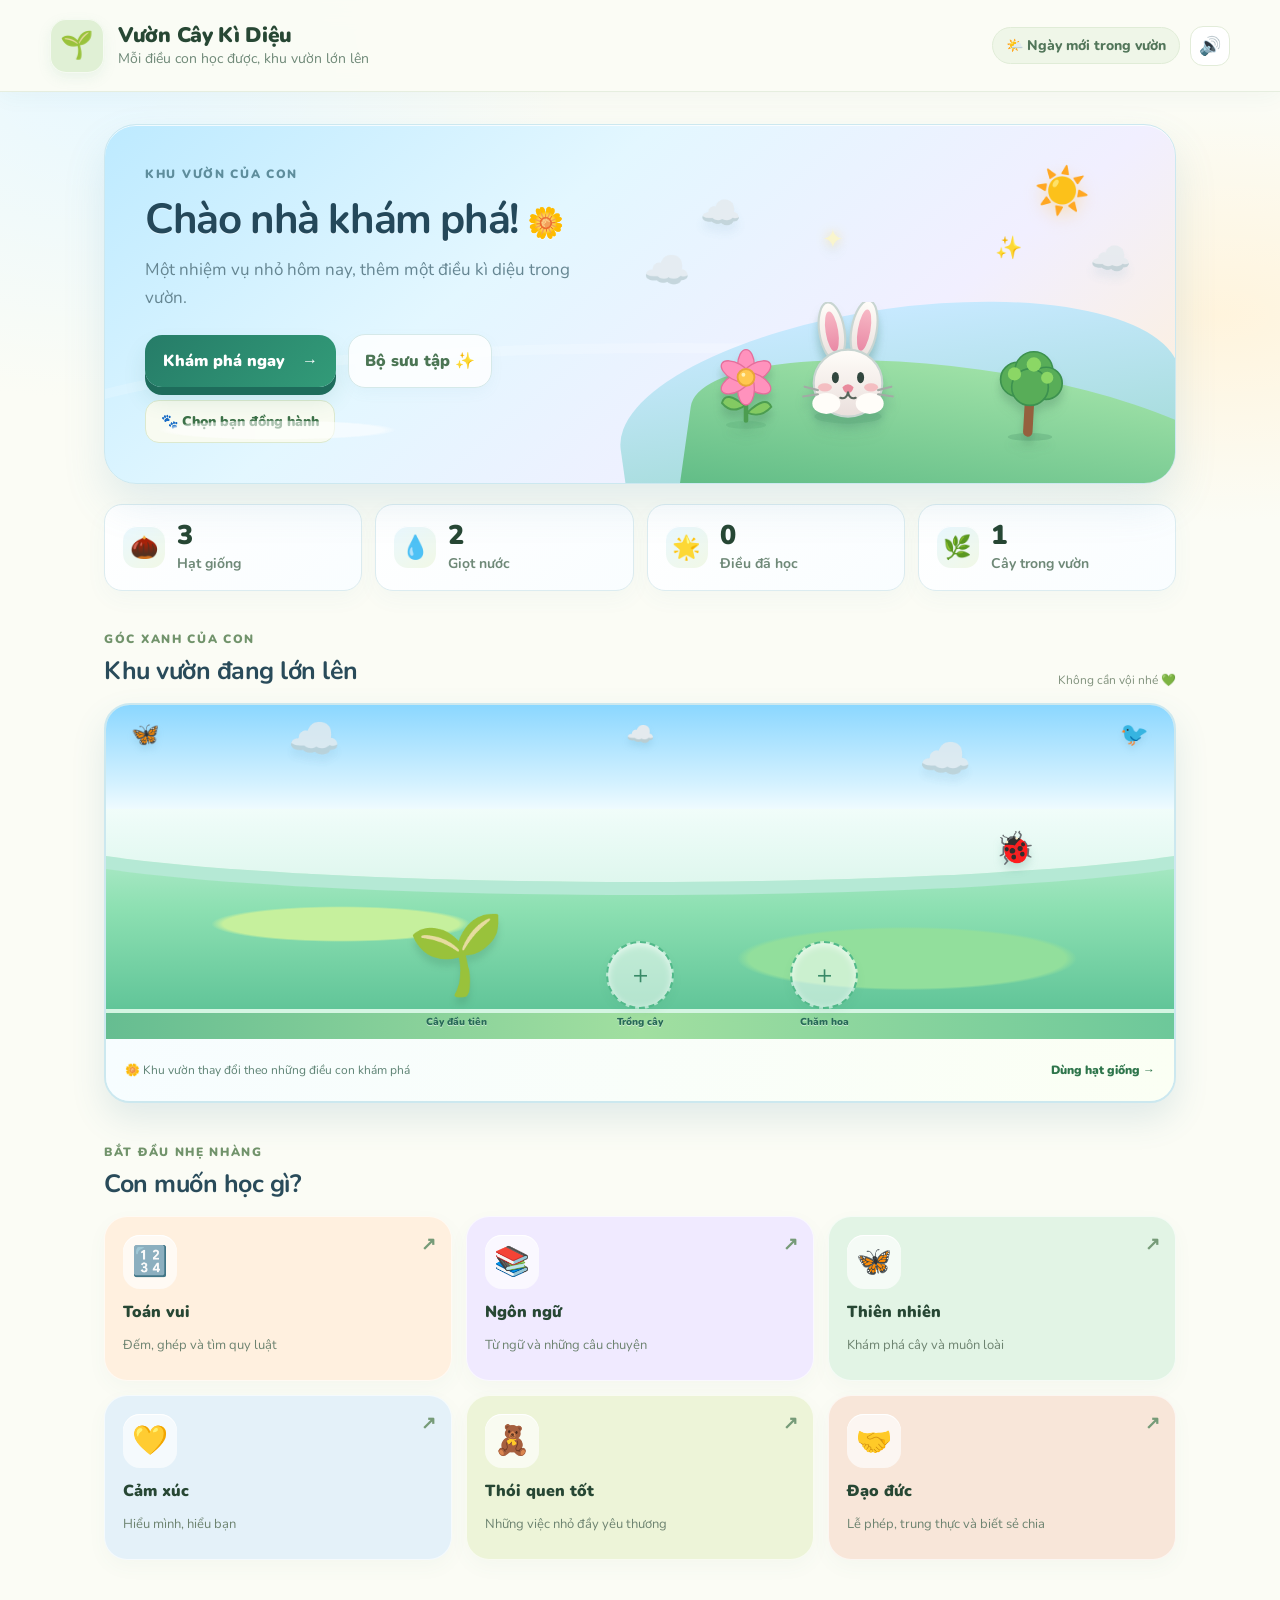
==== commit 856c616b: "Update source code" ====
--- a/web/index.html
+++ b/web/index.html
@@ -3,13 +3,15 @@
 <header class="topbar"><div class="brand"><div class="brand-icon">🌱</div><div><strong>Vườn Cây Kì Diệu</strong><small>Mỗi điều con học được, khu vườn lớn lên</small></div></div><div class="top-actions"><span class="pill" id="sessionPill">🌤️ Ngày mới trong vườn</span><button class="icon-btn" id="soundBtn" aria-label="Đọc hướng dẫn">🔊</button></div></header>
 <main>
 <section id="gardenView" class="view active">
-<div class="hero"><div><span class="eyebrow">KHU VƯỜN CỦA CON</span><h1>Chào nhà khám phá! <span>🌼</span></h1><p>Một nhiệm vụ nhỏ hôm nay, thêm một điều kì diệu trong vườn.</p><div class="hero-actions"><button class="primary" data-go="mapView">Khám phá ngay <span>→</span></button><button class="soft" data-go="collectionView">Bộ sưu tập ✨</button></div><button class="companion-open-btn" data-go="companionView">🐾 Chọn bạn đồng hành</button></div><div class="hero-art" aria-hidden="true"><div class="sun">☀️</div><div class="cloud cloud1">☁️</div><div class="cloud cloud2">☁️</div><div class="hill hill-back"></div><div class="hill hill-front"></div><div class="hero-bunny" id="heroCompanion">🐰</div><div class="hero-flower">🌷</div><div class="hero-tree">🌳</div></div></div>
+<div class="hero"><div><span class="eyebrow">KHU VƯỜN CỦA CON</span><h1>Chào nhà khám phá! <span>🌼</span></h1><p>Một nhiệm vụ nhỏ hôm nay, thêm một điều kì diệu trong vườn.</p><div class="hero-actions"><button class="primary" data-go="mapView">Khám phá ngay <span>→</span></button><button class="soft" data-go="collectionView">Bộ sưu tập ✨</button></div><button class="companion-open-btn" data-go="companionView">🐾 Chọn bạn đồng hành</button></div><div class="hero-art" aria-hidden="true"><div class="sun">☀️</div><div class="cloud cloud1">☁️</div><div class="cloud cloud2">☁️</div><div class="hill hill-back"></div><div class="hill hill-front"></div><div class="hero-bunny" id="heroCompanion"><img src="assets/garden-art/rabbit.svg" alt="Thỏ Bông"/></div><div class="hero-flower"><img src="assets/garden-art/flower.svg" alt="Hoa tulip"/></div><div class="hero-tree"><img src="assets/garden-art/tree.svg" alt="Cây xanh" onerror="this.style.display='none'"/></div></div></div>
 <div class="stats-row"><div class="stat"><span>🌰</span><div><b id="seedCount">0</b><small>Hạt giống</small></div></div><div class="stat"><span>💧</span><div><b id="waterCount">0</b><small>Giọt nước</small></div></div><div class="stat"><span>🌟</span><div><b id="learnCount">0</b><small>Điều đã học</small></div></div><div class="stat"><span>🌿</span><div><b id="plantCount">0</b><small>Cây trong vườn</small></div></div></div>
 <div class="section-heading"><div><span class="eyebrow">GÓC XANH CỦA CON</span><h2>Khu vườn đang lớn lên</h2></div><span class="tiny-note">Không cần vội nhé 💚</span></div>
 <div class="garden-scene" role="button" tabindex="0" aria-label="Mở khu vườn chi tiết" data-go="gardenDetailView"><div class="garden-sky"><span>🦋</span><span>☁️</span><span>🐦</span></div><div class="garden-ground" id="gardenGround"><div class="starter-plant"><span>🌱</span><small>Cây đầu tiên</small></div><div class="empty-plot" id="plotOne"><span>＋</span><small>Trồng cây</small></div><div class="empty-plot" id="plotTwo"><span>＋</span><small>Chăm hoa</small></div><div class="visitor" id="visitor">🐞</div></div><div class="garden-footer"><span>🌼 Khu vườn thay đổi theo những điều con khám phá</span><button class="text-btn" id="plantBtn">Dùng hạt giống →</button></div></div>
 <div class="section-heading compact"><div><span class="eyebrow">BẮT ĐẦU NHẸ NHÀNG</span><h2>Con muốn học gì?</h2></div></div><div class="path-grid"><button class="path-card peach" data-path="math"><span class="path-emoji">🔢</span><b>Toán vui</b><small>Đếm, ghép và tìm quy luật</small><span class="card-arrow">↗</span></button><button class="path-card lilac" data-path="language"><span class="path-emoji">📚</span><b>Ngôn ngữ</b><small>Từ ngữ và những câu chuyện</small><span class="card-arrow">↗</span></button><button class="path-card mint" data-path="nature"><span class="path-emoji">🦋</span><b>Thiên nhiên</b><small>Khám phá cây và muôn loài</small><span class="card-arrow">↗</span></button><button class="path-card blue" data-path="feelings"><span class="path-emoji">💛</span><b>Cảm xúc</b><small>Hiểu mình, hiểu bạn</small><span class="card-arrow">↗</span></button><button class="path-card green" data-path="habits"><span class="path-emoji">🧸</span><b>Thói quen tốt</b><small>Những việc nhỏ đầy yêu thương</small><span class="card-arrow">↗</span></button><button class="path-card ethics" data-path="ethics"><span class="path-emoji">🤝</span><b>Đạo đức</b><small>Lễ phép, trung thực và biết sẻ chia</small><span class="card-arrow">↗</span></button></div>
 </section>
-<section id="gardenDetailView" class="view"><div class="page-heading"><button class="back-btn" data-go="gardenView">← Khu vườn</button><span class="eyebrow">KHU VƯỜN RIÊNG CỦA CON</span><h1>Khu vườn kì diệu 🌿</h1><p>Cây lớn dần theo thời gian. Con có thể trồng cây, chăm hoa và ngắm những vị khách ghé thăm.</p></div><div class="garden-detail-stats"><div><span>🌳</span><b id="detailPlantCount">1</b><small>Cây đang trồng</small></div><div><span>🌸</span><b id="detailFlowerCount">0</b><small>Hoa đã chăm</small></div><div><span>🎨</span><b id="detailDecorCount">0</b><small>Vật trang trí</small></div><div><span>🐞</span><b id="detailVisitorCount">1</b><small>Sinh vật ghé thăm</small></div></div><div class="magic-garden-board"><div class="garden-board-sky"><span>☀️</span><span>☁️</span><span>🦋</span><span>🐦</span></div><div class="garden-board-hill hill-a"></div><div class="garden-board-hill hill-b"></div><div id="gardenPlots" class="garden-plots"></div><div class="garden-board-house">🏡</div><div class="garden-board-pond">🪷<small>Ao nhỏ</small></div><div class="garden-board-visitor">🐰</div></div><div class="garden-actions-grid"><button class="garden-action" id="detailPlantBtn"><span>🌱</span><b>Trồng cây</b><small>Dùng 3 hạt giống</small></button><button class="garden-action" id="detailFlowerBtn"><span>🌷</span><b>Chăm hoa</b><small>Dùng 1 giọt nước</small></button><button class="garden-action" id="detailDecorBtn"><span>🎐</span><b>Trang trí vườn</b><small>Dùng vật phẩm đã mở khóa</small></button></div><p class="garden-growth-note" id="gardenGrowthNote">🌱 Mầm cây sẽ lớn dần theo thời gian. Hãy quay lại ngắm khu vườn nhé!</p></section>
+<section id="gardenDetailView" class="view"><div class="page-heading"><button class="back-btn" data-go="gardenView">← Khu vườn</button><span class="eyebrow">KHU VƯỜN RIÊNG CỦA CON</span><h1>Khu vườn kì diệu 🌿</h1><p>Cây lớn dần theo thời gian. Con có thể trồng cây, chăm hoa và ngắm những vị khách ghé thăm.</p></div><div class="garden-detail-stats"><div><span>🌳</span><b id="detailPlantCount">1</b><small>Cây đang trồng</small></div><div><span>🌸</span><b id="detailFlowerCount">0</b><small>Hoa đã chăm</small></div><div><span>🎨</span><b id="detailDecorCount">0</b><small>Vật trang trí</small></div><div><span>🐞</span><b id="detailVisitorCount">1</b><small>Sinh vật ghé thăm</small></div></div><div class="magic-garden-board"><div class="garden-board-sky"><span>☀️</span><span>☁️</span><span>🦋</span><span>🐦</span></div><div class="garden-board-hill hill-a"></div><div class="garden-board-hill hill-b"></div><div id="gardenPlots" class="garden-plots"></div><div class="garden-board-house"><img src="assets/garden-art/cottage.svg" alt="Ngôi nhà nhỏ"/></div><div class="garden-board-pond"><img src="assets/garden-art/pond.svg" alt="Ao hoa sen"/><small>Ao nhỏ</small></div><div class="garden-board-visitor" id="gardenBoardBuddy"><img src="assets/garden-art/rabbit.svg" alt="Bạn đồng hành"/></div></div><div class="garden-actions-grid"><button class="garden-action" id="detailPlantBtn"><span>🌱</span><b>Trồng cây</b><small>Dùng 3 hạt giống</small></button><button class="garden-action" id="detailFlowerBtn"><span>🌷</span><b>Chăm hoa</b><small>Dùng 1 giọt nước</small></button><button class="garden-action" id="detailDecorBtn"><span>🎐</span><b>Trang trí vườn</b><small>Dùng vật phẩm đã mở khóa</small></button></div><p class="garden-growth-note" id="gardenGrowthNote">🌱 Mầm cây sẽ lớn dần theo thời gian. Hãy quay lại ngắm khu vườn nhé!</p></section>
+<section id="careView" class="view"><div class="page-heading"><button class="back-btn" data-go="gardenDetailView">← Khu vườn</button><span class="eyebrow">GÓC CHĂM SÓC</span><h1>Tưới cây, giúp vườn lớn nhanh 💧</h1><p>Chọn một cây rồi dùng 1 giọt nước để tưới. Mỗi lần tưới giúp cây phát triển nhanh gấp đôi!</p></div><div class="care-water-card"><span class="care-water-icon">💧</span><div><b id="careWaterCount">0 giọt nước</b><small>Nước còn trong bình của con</small></div></div><div id="carePlantGrid" class="care-plant-grid"></div><p class="garden-growth-note">🌱 Mỗi lần tưới tiêu tốn 1 giọt nước và nhân đôi tiến độ lớn của cây đó. Con có thể quay lại chăm cây bất cứ lúc nào.</p></section>
+<section id="decorView" class="view"><div class="page-heading"><button class="back-btn" data-go="gardenDetailView">← Khu vườn</button><span class="eyebrow">GÓC SÁNG TẠO</span><h1>Chọn vật phẩm trang trí 🎨</h1><p>Chọn món con thích, sau đó chạm vào vị trí muốn đặt trong khu vườn.</p></div><div class="decor-inventory-note" id="decorInventoryNote">Vật phẩm đã mở khóa sẽ xuất hiện ở đây.</div><div class="decor-selection-grid" id="decorSelectionGrid"></div><div class="decor-placement-help"><span>👆</span><div><b>Cách đặt vật phẩm</b><small>1. Chọn vật phẩm ở trên. 2. Chạm vào khu vườn để đặt. 3. Có thể chọn vật phẩm khác để trang trí tiếp.</small></div></div></section>
 <section id="companionView" class="view"><div class="page-heading"><button class="back-btn" data-go="gardenView">← Khu vườn</button><span class="eyebrow">BẠN ĐỒNG HÀNH</span><h1>Ai sẽ đi cùng con? 🐾</h1><p>Chọn người bạn con yêu thích. Bạn ấy sẽ xuất hiện ở khu vườn của con.</p></div><div class="companion-panel companion-selection-panel"><div class="companions companion-selection-grid"><button class="companion" data-companion="rabbit"><span>🐰</span><b>Thỏ Bông</b></button><button class="companion" data-companion="squirrel"><span>🐿️</span><b>Sóc Nâu</b></button><button class="companion" data-companion="bird"><span>🐦</span><b>Chim Chíp</b></button><button class="companion" data-companion="fox"><span>🦊</span><b>Cáo Mơ</b></button><button class="companion" data-companion="frog"><span>🐸</span><b>Ếch Cốm</b></button><button class="companion" data-companion="hedgehog"><span>🦔</span><b>Nhím Gai</b></button><button class="companion" data-companion="duck"><span>🦆</span><b>Vịt Bông</b></button></div><p class="companion-selected-note" id="companionSelectedNote">Bạn đồng hành hiện tại: Thỏ Bông 🐰</p><button class="primary full" id="confirmCompanion">Đi cùng con về khu vườn →</button></div></section>
 <section id="lessonView" class="view"><div class="page-heading"><button class="back-btn" data-go="gardenView">← Trang chủ</button><span class="eyebrow">ĐƯỜNG CON ĐƯỜNG KHÁM PHÁ</span><h1 id="lessonHeading">Con muốn học gì? 🌱</h1><p id="lessonIntro">Chọn một bài học ngắn nhé. Chạm vào bài học để bắt đầu ngay.</p></div><div class="lesson-filter-note" id="lessonFilterNote">Các bài học được chọn phù hợp với độ tuổi của con.</div><div id="lessonList" class="lesson-list"></div></section>
 <section id="mapView" class="view"><div class="page-heading"><button class="back-btn" data-go="gardenView">← Khu vườn</button><span class="eyebrow">BẢN ĐỒ KHÁM PHÁ</span><h1>Hôm nay mình đi đâu? 🧭</h1><p>Chọn một vùng đất và nhận nhiệm vụ nhỏ nhé.</p></div><div class="world-grid"><button class="world-card forest" data-world="forest"><span>🌳</span><b>Rừng xanh</b><small>6 nhiệm vụ</small></button><button class="world-card stream" data-world="stream"><span>💦</span><b>Sông & suối</b><small>6 nhiệm vụ</small></button><button class="world-card pond" data-world="pond"><span>🪷</span><b>Ao nhỏ</b><small>6 nhiệm vụ</small></button><button class="world-card veggie" data-world="veggie"><span>🥕</span><b>Vườn rau</b><small>6 nhiệm vụ</small></button><button class="world-card meadow" data-world="meadow"><span>🌾</span><b>Đồng cỏ</b><small>6 nhiệm vụ</small></button><button class="world-card meadow" data-world="flowers"><span>🌸</span><b>Vườn hoa</b><small>Khám phá hoa</small></button><button class="world-card forest" data-world="fungi"><span>🍄</span><b>Góc nấm</b><small>Người phân giải</small></button><button class="world-card pond" data-world="night"><span>🌙</span><b>Vườn đêm</b><small>Sinh vật ban đêm</small></button></div><div class="section-heading"><div><span class="eyebrow">NHIỆM VỤ GỢI Ý</span><h2>Chọn một thử thách</h2></div><span class="pill">⏱ 5–10 phút</span></div><div id="taskList" class="task-list"></div></section>
--- a/web/style.css
+++ b/web/style.css
@@ -43,3 +43,45 @@
 
 /* v2.7: category cards lead to a dedicated lesson picker; lesson selection opens activity directly */
 .lesson-filter-note{margin:-8px 0 16px;padding:12px 15px;border-radius:14px;background:#eff6e8;color:#5b7b5d;font-size:13px;line-height:1.45}.lesson-list{display:grid;grid-template-columns:repeat(2,minmax(0,1fr));gap:12px}.lesson-card{display:flex;align-items:center;gap:12px;min-width:0;text-align:left;padding:15px;background:#fff;border:1px solid var(--line);border-radius:18px;box-shadow:0 5px 16px #456c350b;touch-action:manipulation;transition:transform .15s,border-color .15s}.lesson-card:active{transform:scale(.985);border-color:#8fbd82}.lesson-number{flex:0 0 34px;height:34px;border-radius:11px;display:grid;place-items:center;background:#eff6e8;color:#548257;font-weight:900;font-size:12px}.lesson-icon{flex:0 0 34px;font-size:27px;text-align:center}.lesson-copy{flex:1;min-width:0}.lesson-copy b,.lesson-copy small{display:block}.lesson-copy b{font-size:14px;line-height:1.35}.lesson-copy small{margin-top:5px;font-size:11px;line-height:1.4;color:var(--muted)}.lesson-arrow{font-size:20px;font-weight:900;color:#6d9a70}.lesson-empty{grid-column:1/-1;padding:18px;background:#fff;border-radius:16px;color:var(--muted)}@media(max-width:600px){.lesson-list{grid-template-columns:1fr;gap:9px}.lesson-card{padding:14px}.lesson-copy b{font-size:14px}}
+
+/* v2.8: choose a decoration first, then tap the garden to place it */
+.decor-selection-grid{display:grid;grid-template-columns:repeat(3,minmax(0,1fr));gap:12px;margin:16px 0}.decor-choice{display:flex;min-width:0;min-height:132px;flex-direction:column;align-items:center;justify-content:center;gap:8px;padding:14px 8px;background:#fff;border:2px solid #e2ecd9;border-radius:18px;text-align:center;touch-action:manipulation}.decor-choice>span{font-size:38px}.decor-choice b{font-size:13px}.decor-choice small{font-size:10px;color:#718a72;line-height:1.35}.decor-choice.selected{border-color:#4d9566;background:#eff8e8;box-shadow:0 0 0 3px #b8dca7}.decor-inventory-note,.decor-placement-help{padding:14px 16px;border-radius:15px;background:#f0f7e8;color:#527452;font-size:13px;line-height:1.5}.decor-placement-help{display:flex;gap:12px;align-items:center;margin-top:16px}.decor-placement-help>span{font-size:30px}.decor-placement-help b,.decor-placement-help small{display:block}.decor-placement-help small{color:#718a72;margin-top:4px}.decor-empty{grid-column:1/-1;display:flex;flex-direction:column;align-items:center;gap:8px;padding:30px;background:#f5f8ef;border-radius:18px}.decor-empty>span{font-size:38px}.decor-empty small{color:#718a72;text-align:center}.magic-garden-board{cursor:crosshair}.placed-decor{position:absolute;z-index:5;transform:translate(-50%,-50%);border:1px solid #ffffffa8;background:#ffffff55;border-radius:12px;padding:2px 5px;font-size:clamp(22px,5vw,36px);line-height:1.1;filter:drop-shadow(0 3px 2px #315b3033);touch-action:manipulation}.placed-decor:active{transform:translate(-50%,-50%) scale(.92)}
+@media(max-width:600px){.decor-selection-grid{grid-template-columns:repeat(2,minmax(0,1fr));gap:9px}.decor-choice{min-height:120px}.placed-decor{font-size:28px}}
+
+.care-water-card{display:flex;align-items:center;gap:14px;padding:16px 18px;background:linear-gradient(110deg,#e5f6ff,#f1f8e6);border:1px solid #d6e9d0;border-radius:18px;margin:18px 0}.care-water-icon{font-size:36px}.care-water-card b,.care-water-card small{display:block}.care-water-card b{font-size:18px;color:#315b3c}.care-water-card small{font-size:12px;color:#718a72;margin-top:4px}.care-plant-grid{display:grid;grid-template-columns:repeat(2,minmax(0,1fr));gap:12px;margin:16px 0}.care-plant-card{display:flex;flex-direction:column;align-items:center;text-align:center;gap:8px;padding:18px 12px;background:#fff;border:1px solid #e0ead8;border-radius:20px;box-shadow:0 7px 18px #446c3210}.care-plant-art{width:92px;height:92px;display:grid;place-items:center;border-radius:50%;background:#eff8e7;font-size:54px}.care-plant-card b{font-size:15px;color:#315b3c}.care-plant-card small{font-size:11px;color:#718a72}.water-plant-btn{width:100%;font-size:12px;padding:12px 8px}.care-plant-card .primary{margin-top:4px}@media(max-width:420px){.care-plant-grid{gap:8px}.care-plant-card{padding:14px 8px}.care-plant-art{width:76px;height:76px;font-size:45px}}
+
+
+/* v3.0: floating cloud garden visual refresh */
+.hero{background:linear-gradient(145deg,#dff5ff 0%,#e9f7ff 38%,#f6f1ff 72%,#fff5d9 100%);border:1px solid #dceef5;box-shadow:0 18px 38px #7db4d51a}
+.hero:before{content:"";position:absolute;left:-6%;right:-4%;bottom:-12px;height:130px;background:linear-gradient(180deg,#b7e8d0,#7acb9b);border-radius:55% 48% 0 0;opacity:.95}
+.hero:after{content:"☁️";position:absolute;left:47%;top:35px;font-size:45px;opacity:.68;filter:drop-shadow(0 8px 4px #7aa9bf22);animation:cloud-drift 13s ease-in-out infinite alternate;pointer-events:none}
+.hero-art{z-index:1}.hero-art:before{content:"☁️";position:absolute;left:-22px;top:84px;font-size:38px;opacity:.75;animation:cloud-drift 10s ease-in-out infinite alternate-reverse}.hero-art:after{content:"✨";position:absolute;right:24%;top:72px;font-size:22px;animation:twinkle 2.8s ease-in-out infinite}.hill-back{background:linear-gradient(180deg,#c7e9ff,#9ed9d2);height:205px;bottom:-66px}.hill-front{background:linear-gradient(180deg,#9de0a6,#62bd87);height:154px;bottom:-76px}.hero-bunny{filter:drop-shadow(0 10px 3px #417b692b)}
+.garden-scene{border-color:#cce8f2;background:#e4f6ff;box-shadow:0 16px 34px #609bc51c}.garden-sky{height:92px;position:relative;background:linear-gradient(180deg,#9edfff 0%,#d5f2ff 65%,#f3fbff 100%);overflow:hidden}.garden-sky:before,.garden-sky:after{content:"☁️";position:absolute;font-size:42px;opacity:.8;filter:drop-shadow(0 8px 3px #659bb51c);animation:cloud-drift 14s ease-in-out infinite alternate}.garden-sky:before{left:17%;top:6px}.garden-sky:after{right:19%;top:26px;animation-delay:-5s}.garden-sky span{position:relative;z-index:1}.garden-ground{min-height:210px;background:linear-gradient(180deg,#c5f0d6 0%,#8cddb0 48%,#55b985 100%);isolation:isolate;overflow:hidden}.garden-ground:before{content:"";position:absolute;left:-8%;right:-8%;top:-30px;height:100px;background:#eafcff;border-radius:0 0 50% 50%;z-index:-1;box-shadow:0 12px 0 #b8e9d3}.garden-ground:after{height:25px;background:linear-gradient(90deg,#70c796,#9cdda0,#63be8d);box-shadow:0 -4px 0 #c4f0d6}.starter-plant,.empty-plot{z-index:2}.starter-plant span{filter:drop-shadow(0 7px 3px #39795733)}.empty-plot span{background:#ffffff76;border-color:#65b98c;color:#398a67}.visitor{z-index:2;top:18px;filter:drop-shadow(0 5px 3px #4b8e9a24)}.garden-footer{background:linear-gradient(100deg,#f5fcff,#f8fff1);color:#5d8273}
+.magic-garden-board{border-color:#bde5f2;background:linear-gradient(180deg,#8edbff 0%,#dff6ff 23%,#e9fff0 24%,#aee8b5 44%,#79d49a 100%);box-shadow:inset 0 0 0 7px #ffffff62,0 18px 38px #4e9bc11e}
+.magic-garden-board:before{content:"☁️";position:absolute;left:6%;top:7%;font-size:clamp(38px,7vw,66px);opacity:.78;filter:drop-shadow(0 8px 4px #68a9c41e);animation:cloud-drift 16s ease-in-out infinite alternate;z-index:1;pointer-events:none}
+.magic-garden-board:after{content:"☁️";position:absolute;right:8%;top:14%;font-size:clamp(28px,6vw,52px);opacity:.7;filter:drop-shadow(0 8px 4px #68a9c41e);animation:cloud-drift 12s ease-in-out infinite alternate-reverse;z-index:1;pointer-events:none}
+.garden-board-sky{height:34%;z-index:1;background:linear-gradient(180deg,#8edcffaa,#dff8ff33);padding-top:25px}.garden-board-hill{height:62%;bottom:-15%;box-shadow:inset 0 10px 0 #ffffff22}.hill-a{background:linear-gradient(145deg,#b8edb0,#70d39c)}.hill-b{background:linear-gradient(145deg,#7bd9a0,#3eb785)}
+.garden-board-house{z-index:3;filter:drop-shadow(0 9px 4px #317c5a35)}.garden-board-pond{z-index:3;box-shadow:inset 0 -7px #4db5d0,0 8px 10px #267e7a20}.garden-plots{z-index:4}.garden-plot{background:#ffffff27;text-shadow:0 1px 2px #ffffff66}.empty-garden-plot{background:#ffffff3d;border-color:#4cba8a}.garden-board-visitor{z-index:4;filter:drop-shadow(0 8px 3px #367b5933)}
+@keyframes cloud-drift{from{transform:translateX(-8px)}to{transform:translateX(12px)}}@keyframes twinkle{0%,100%{opacity:.45;transform:scale(.9) rotate(-8deg)}50%{opacity:1;transform:scale(1.12) rotate(8deg)}}
+@media(max-width:600px){.hero{background:linear-gradient(145deg,#e0f5ff,#edf8ff 40%,#f4f0ff 75%,#fff4d8);}.hero:before{height:105px}.hero:after{left:60%;top:48%;font-size:34px}.garden-sky{height:78px}.garden-ground{min-height:172px}.magic-garden-board{background:linear-gradient(180deg,#8edbff 0%,#dff6ff 22%,#e9fff0 23%,#aee8b5 43%,#79d49a 100%)}.garden-board-sky{height:31%}}
+
+/* v3.1 — polished cloud-island art direction */
+:root{--cloud-ink:#25465a;--cloud-line:#cde8ef;--cloud-shadow:0 16px 34px rgba(62,125,155,.14)}
+body{background:radial-gradient(ellipse at 8% 8%,#e8f8ff 0,transparent 28%),radial-gradient(ellipse at 95% 35%,#fff4dd 0,transparent 25%),var(--page-bg,var(--cream));background-attachment:fixed}
+.topbar{box-shadow:0 5px 22px rgba(54,106,124,.045)}
+.brand-icon{box-shadow:inset 0 0 0 1px #ffffffb0,0 5px 13px #79b68c20}
+.hero{isolation:isolate;min-height:360px;border-radius:32px;border-color:#cce8f0;box-shadow:0 20px 42px rgba(83,150,181,.15),inset 0 1px 0 #ffffffcc;background:linear-gradient(145deg,#dff5ff 0%,#f0f9ff 44%,#f8f2ff 74%,#fff4d8 100%)}
+.hero:before{height:154px;bottom:-24px;background:linear-gradient(180deg,#c8f0b7 0%,#8bd99b 72%,#69c78c 100%);box-shadow:0 -10px 0 #ffffff30}
+.hero:after{content:"✦";left:67%;top:27%;color:#fff6b5;font-size:26px;text-shadow:0 0 12px #ffdd7d;animation:twinkle 3.4s ease-in-out infinite}
+.hero .eyebrow{color:#5e8d9c}.hero h1{color:#24485a;text-shadow:0 1px #ffffff80}.hero p{color:#668692}.hero-actions{position:relative;z-index:4;gap:12px}.primary,.soft{min-height:48px;border-radius:17px;transition:transform .18s,box-shadow .18s}.primary{background:linear-gradient(135deg,#267c68,#329b78);box-shadow:0 8px 0 #1e6c5b,0 13px 22px #287c6a22}.primary:active,.soft:active,.garden-action:active,.path-card:active{transform:translateY(2px)}.soft{background:#ffffffd9;border-color:#d5e9e9;box-shadow:0 5px 14px #5c9eb00d}
+.hero-art{min-height:270px}.sun{filter:drop-shadow(0 6px 8px #ffc95a66);animation:sun-float 5s ease-in-out infinite}.hero-bunny{z-index:3;font-size:clamp(76px,9vw,105px);bottom:24px;left:28%;animation:buddy-float 3.2s ease-in-out infinite}.hero-flower,.hero-tree{z-index:3;filter:drop-shadow(0 7px 3px #477a4424)}.cloud{filter:drop-shadow(0 8px 5px #6faac326)}
+.stats-row{gap:13px}.stat{border-color:#dcecf0;box-shadow:0 8px 22px #4f8ea40b;background:linear-gradient(145deg,#fff,#f9fdff);transition:transform .2s}.stat>span{background:linear-gradient(145deg,#eaf8ff,#f1f8e6);box-shadow:inset 0 1px 0 #fff}.section-heading h2{color:#294b5a}.garden-scene{border-radius:26px;border:2px solid #cce8ef;box-shadow:var(--cloud-shadow);transform:translateZ(0)}.garden-sky{height:104px;background:linear-gradient(180deg,#8bd7ff 0%,#d3f1ff 75%,#effbff 100%)}.garden-sky span{filter:drop-shadow(0 5px 3px #498ca622)}.garden-ground{min-height:230px;background:radial-gradient(ellipse at 22% 50%,#c6f09d 0 10%,transparent 11%),radial-gradient(ellipse at 75% 65%,#92df9c 0 14%,transparent 15%),linear-gradient(180deg,#c7f1d8 0%,#8de0b2 43%,#54bd91 100%)}.garden-ground:before{height:105px;top:-32px;background:linear-gradient(180deg,#f8ffff,#dff7ee);box-shadow:0 13px 0 #b5e9d5}.garden-ground:after{height:26px;background:linear-gradient(90deg,#66bd91,#a1dfa0,#6dc89a);box-shadow:0 -4px 0 #d4f5e2}.starter-plant,.empty-plot{min-width:clamp(78px,16vw,120px);padding-bottom:10px}.starter-plant span{font-size:clamp(55px,8vw,78px)}.empty-plot span{width:clamp(52px,10vw,68px);height:clamp(52px,10vw,68px);border:2px dashed #52b98a;background:#ffffff85;box-shadow:inset 0 2px 7px #ffffffad,0 5px 10px #317f6310}.empty-plot small,.starter-plant small{color:#286b58;text-shadow:0 1px #ffffff8c}.visitor{font-size:32px;filter:drop-shadow(0 6px 4px #287b6833)}.garden-footer{padding:15px 19px;background:linear-gradient(100deg,#f7fdff,#fbfff4);font-size:12px}.text-btn{padding:8px 0}
+.magic-garden-board{height:clamp(420px,75vw,620px);min-height:420px;border-radius:30px;border:2px solid #c2e8f3;background:linear-gradient(180deg,#78d0ff 0%,#d6f3ff 22%,#effdf4 23%,#c6f0b1 37%,#8add9d 70%,#5fc58e 100%);box-shadow:inset 0 0 0 8px #ffffff65,0 22px 46px rgba(55,132,157,.18)}
+.magic-garden-board:before,.magic-garden-board:after{z-index:2;filter:drop-shadow(0 8px 5px #569ab42b)}.magic-garden-board:before{left:5%;top:5%;font-size:clamp(46px,8vw,76px)}.magic-garden-board:after{right:7%;top:10%;font-size:clamp(35px,6vw,60px)}.garden-board-sky{height:31%;background:linear-gradient(180deg,#8edcff50,#e7faff00);padding:20px 18px}.garden-board-sky span{filter:drop-shadow(0 5px 3px #448ea622)}.garden-board-hill{width:125%;height:64%;bottom:-19%;border-radius:48% 52% 0 0;box-shadow:inset 0 12px 0 #ffffff36,0 -5px 20px #ffffff12}.hill-a{left:-12%;background:linear-gradient(150deg,#c4f3b1 0%,#87dc9b 70%,#6dcc91 100%)}.hill-b{left:6%;height:53%;bottom:-20%;background:linear-gradient(150deg,#90e2a2,#48bb83);box-shadow:inset 0 10px 0 #ffffff22}.garden-board-house{top:26%;right:6%;font-size:clamp(64px,13vw,105px);filter:drop-shadow(0 12px 5px #287d5933)}.garden-board-pond{right:8%;bottom:7%;width:clamp(76px,13vw,112px);height:clamp(52px,9vw,78px);border:5px solid #d4fff0;background:linear-gradient(145deg,#9be9f0,#45b8d6);box-shadow:inset 0 -8px #329fc7,0 9px 14px #277b7a20}.garden-board-visitor{left:8%;bottom:12%;font-size:clamp(42px,8vw,68px)}.garden-plots{inset:31% 5% 7%;display:grid;grid-template-columns:repeat(4,minmax(0,1fr));gap:clamp(5px,1.5vw,16px);align-content:center;justify-items:center;align-items:center}.garden-plot{min-width:0;width:100%;max-width:115px;min-height:96px;padding:8px 4px;border-radius:20px;background:linear-gradient(145deg,#ffffff9c,#dfffff36);border:1px solid #ffffffa8;box-shadow:0 6px 12px #287d5310;backdrop-filter:blur(2px);transition:transform .18s,background .18s}.garden-plot:active{transform:scale(.96)}.garden-plot .plot-plant{font-size:clamp(35px,6vw,52px);filter:drop-shadow(0 6px 3px #367c4933)}.garden-plot small{font-size:10px;color:#285d4d;font-weight:900;line-height:1.2}.garden-plot em{font-size:9px;color:#3b8468}.empty-garden-plot{border:2px dashed #57b98a;background:#ffffff52}.placed-decor{border:1px solid #ffffffc7;background:#ffffff65;border-radius:15px;box-shadow:0 5px 13px #347c5422;backdrop-filter:blur(3px)}
+.garden-detail-stats>div,.garden-action{border-color:#d8eaf0;box-shadow:0 8px 22px #4f8ea40b}.garden-action{border-radius:22px;background:linear-gradient(145deg,#fff,#f5fcff);transition:transform .18s,box-shadow .18s}.garden-action>span{width:58px;height:58px;border-radius:19px;background:linear-gradient(145deg,#e4f7ff,#eff8df);box-shadow:inset 0 1px 0 #fff}.garden-action b{color:#2c5e58}.garden-action small{color:#72918c}.path-card,.world-card,.task-card,.lesson-card,.collect-item{box-shadow:0 7px 20px #4b7e6e0a;transition:transform .18s,box-shadow .18s}.path-card{border-radius:23px;min-height:165px}.path-emoji{box-shadow:inset 0 1px 0 #fff; width:54px;height:54px;border-radius:18px}.bottom-nav{box-shadow:0 -7px 24px #447b7910;backdrop-filter:blur(16px)}
+@keyframes buddy-float{0%,100%{transform:translateY(0) rotate(-2deg)}50%{transform:translateY(-8px) rotate(2deg)}}@keyframes sun-float{0%,100%{transform:translateY(0)}50%{transform:translateY(-5px)}}
+@media(max-width:600px){main{padding:18px 16px 110px}.hero{min-height:0;padding:24px 20px 0;border-radius:28px;grid-template-columns:1fr}.hero h1{font-size:clamp(29px,8vw,37px)}.hero p{font-size:15px}.hero-art{min-height:205px;margin-top:4px}.hero:before{height:125px;bottom:-18px}.hero-bunny{left:35%;bottom:17px;font-size:82px}.hero-tree{right:8%;font-size:65px}.hero-flower{left:8%;font-size:38px}.stats-row{grid-template-columns:repeat(2,minmax(0,1fr));gap:9px;margin:15px 0 27px}.stat{padding:12px 10px;border-radius:17px;gap:9px}.stat>span{width:38px;height:38px;font-size:21px}.stat b{font-size:21px}.stat small{font-size:10px}.garden-sky{height:82px}.garden-ground{min-height:190px;gap:8px;padding-left:6px;padding-right:6px}.starter-plant,.empty-plot{min-width:0;flex:1;height:118px}.starter-plant span{font-size:55px}.empty-plot span{width:50px;height:50px}.garden-footer{align-items:flex-start;flex-direction:column;gap:5px}.magic-garden-board{height:470px;min-height:470px;border-radius:24px}.garden-plots{grid-template-columns:repeat(3,minmax(0,1fr));inset:31% 4% 8%;gap:7px}.garden-plot{min-height:84px;border-radius:16px;padding:6px 2px}.garden-plot .plot-plant{font-size:37px}.garden-plot small{font-size:9px}.garden-plot em{font-size:8px}.garden-board-house{right:3%;top:26%;font-size:66px}.garden-board-pond{right:5%;bottom:5%;width:72px;height:50px}.garden-board-visitor{left:4%;bottom:10%;font-size:43px}.garden-board-sky{padding:16px 10px}.garden-detail-stats{gap:8px}.garden-detail-stats>div{padding:10px 6px;border-radius:16px}.garden-detail-stats>div span{font-size:22px}.garden-detail-stats>div b{font-size:20px}.garden-detail-stats>div small{font-size:9px}.garden-actions-grid{gap:9px}.garden-action{padding:14px 8px;border-radius:18px}.garden-action>span{width:47px;height:47px;font-size:27px}.garden-action b{font-size:12px}.garden-action small{font-size:10px}.path-card{min-height:150px;padding:15px 12px}.path-emoji{width:48px;height:48px;margin-bottom:11px}.section-heading h2{font-size:21px}}
+@media(prefers-reduced-motion:reduce){*,*::before,*::after{animation-duration:.01ms!important;animation-iteration-count:1!important;scroll-behavior:auto!important;transition-duration:.01ms!important}}
+
+/* Cloud Garden Deluxe custom vector art pack */
+.hero-bunny{width:clamp(78px,10vw,112px);height:clamp(90px,12vw,132px);left:27%;bottom:16px;display:grid;place-items:end center}.hero-bunny img{width:100%;height:100%;object-fit:contain;filter:drop-shadow(0 9px 5px #417b692b);animation:buddy-float 3.2s ease-in-out infinite}.hero-flower,.hero-tree{width:clamp(42px,7vw,78px);height:clamp(55px,9vw,96px);display:grid;place-items:end center}.hero-flower img,.hero-tree img{width:100%;height:100%;object-fit:contain;filter:drop-shadow(0 8px 4px #417b692b)}.garden-board-house{width:clamp(75px,15vw,132px);height:clamp(75px,15vw,132px);font-size:0}.garden-board-house img{width:100%;height:100%;object-fit:contain;filter:drop-shadow(0 9px 5px #317c5a35)}.garden-board-pond{background:transparent;border:0;box-shadow:none;width:clamp(84px,15vw,130px);height:clamp(55px,10vw,86px);font-size:0}.garden-board-pond img{width:100%;height:100%;object-fit:contain;filter:drop-shadow(0 6px 3px #267e7a20)}.garden-board-pond small{position:absolute;bottom:-4px;left:0;right:0;text-align:center}.garden-board-visitor{width:clamp(52px,9vw,88px);height:clamp(62px,11vw,100px);font-size:0}.garden-board-visitor img{width:100%;height:100%;object-fit:contain;filter:drop-shadow(0 8px 3px #367b5933)}.plot-art{display:block;width:clamp(36px,6vw,56px);height:clamp(42px,7vw,64px);object-fit:contain;filter:drop-shadow(0 5px 3px #367c4933);animation:plant-sway 4s ease-in-out infinite;transform-origin:bottom center}.decor-art{width:clamp(28px,5vw,42px);height:clamp(30px,5vw,44px);object-fit:contain}.placed-decor{display:grid;place-items:center;width:clamp(38px,6vw,54px);height:clamp(40px,7vw,58px);padding:2px;background:#ffffff70}.companion-selection-grid .companion span{width:70px;height:72px;display:grid;place-items:center}.companion-selection-grid .companion span img{width:100%;height:100%;object-fit:contain}.magic-garden-board{isolation:isolate;overflow:hidden;background:linear-gradient(180deg,#70cfff 0%,#dff7ff 29%,#b9ecad 30%,#76d18f 100%)}.magic-garden-board:before,.magic-garden-board:after{content:' ';width:130px;height:68px;background:radial-gradient(ellipse at 35% 60%,#fff 0 24%,transparent 26%),radial-gradient(ellipse at 54% 42%,#fff 0 29%,transparent 31%),radial-gradient(ellipse at 72% 62%,#fff 0 24%,transparent 26%);filter:drop-shadow(0 7px 3px #75b8d122);opacity:.82}.magic-garden-board:before{left:3%;top:4%;animation:cloud-drift 16s ease-in-out infinite alternate}.magic-garden-board:after{right:4%;top:12%;animation:cloud-drift 13s ease-in-out infinite alternate-reverse}.garden-board-house,.garden-board-pond,.garden-board-visitor,.garden-plots{z-index:4}.garden-board-hill{z-index:1}.garden-board-sky{position:relative;z-index:2}.garden-board-house{z-index:3}.garden-board-pond{z-index:3}.garden-plot{background:linear-gradient(145deg,#ffffffad,#e5fff15c);box-shadow:0 7px 14px #347c5414,inset 0 1px #ffffffbd}.garden-plot small{background:#f7fff0b8;border-radius:7px;padding:2px 4px}.hero{background:linear-gradient(140deg,#bdeaff 0%,#e3f7ff 37%,#f1efff 70%,#fff0d7 100%)}.hero:before{background:radial-gradient(ellipse at 20% 50%,#fff9 0 8%,transparent 9%),radial-gradient(ellipse at 75% 25%,#fff8 0 11%,transparent 12%)}
